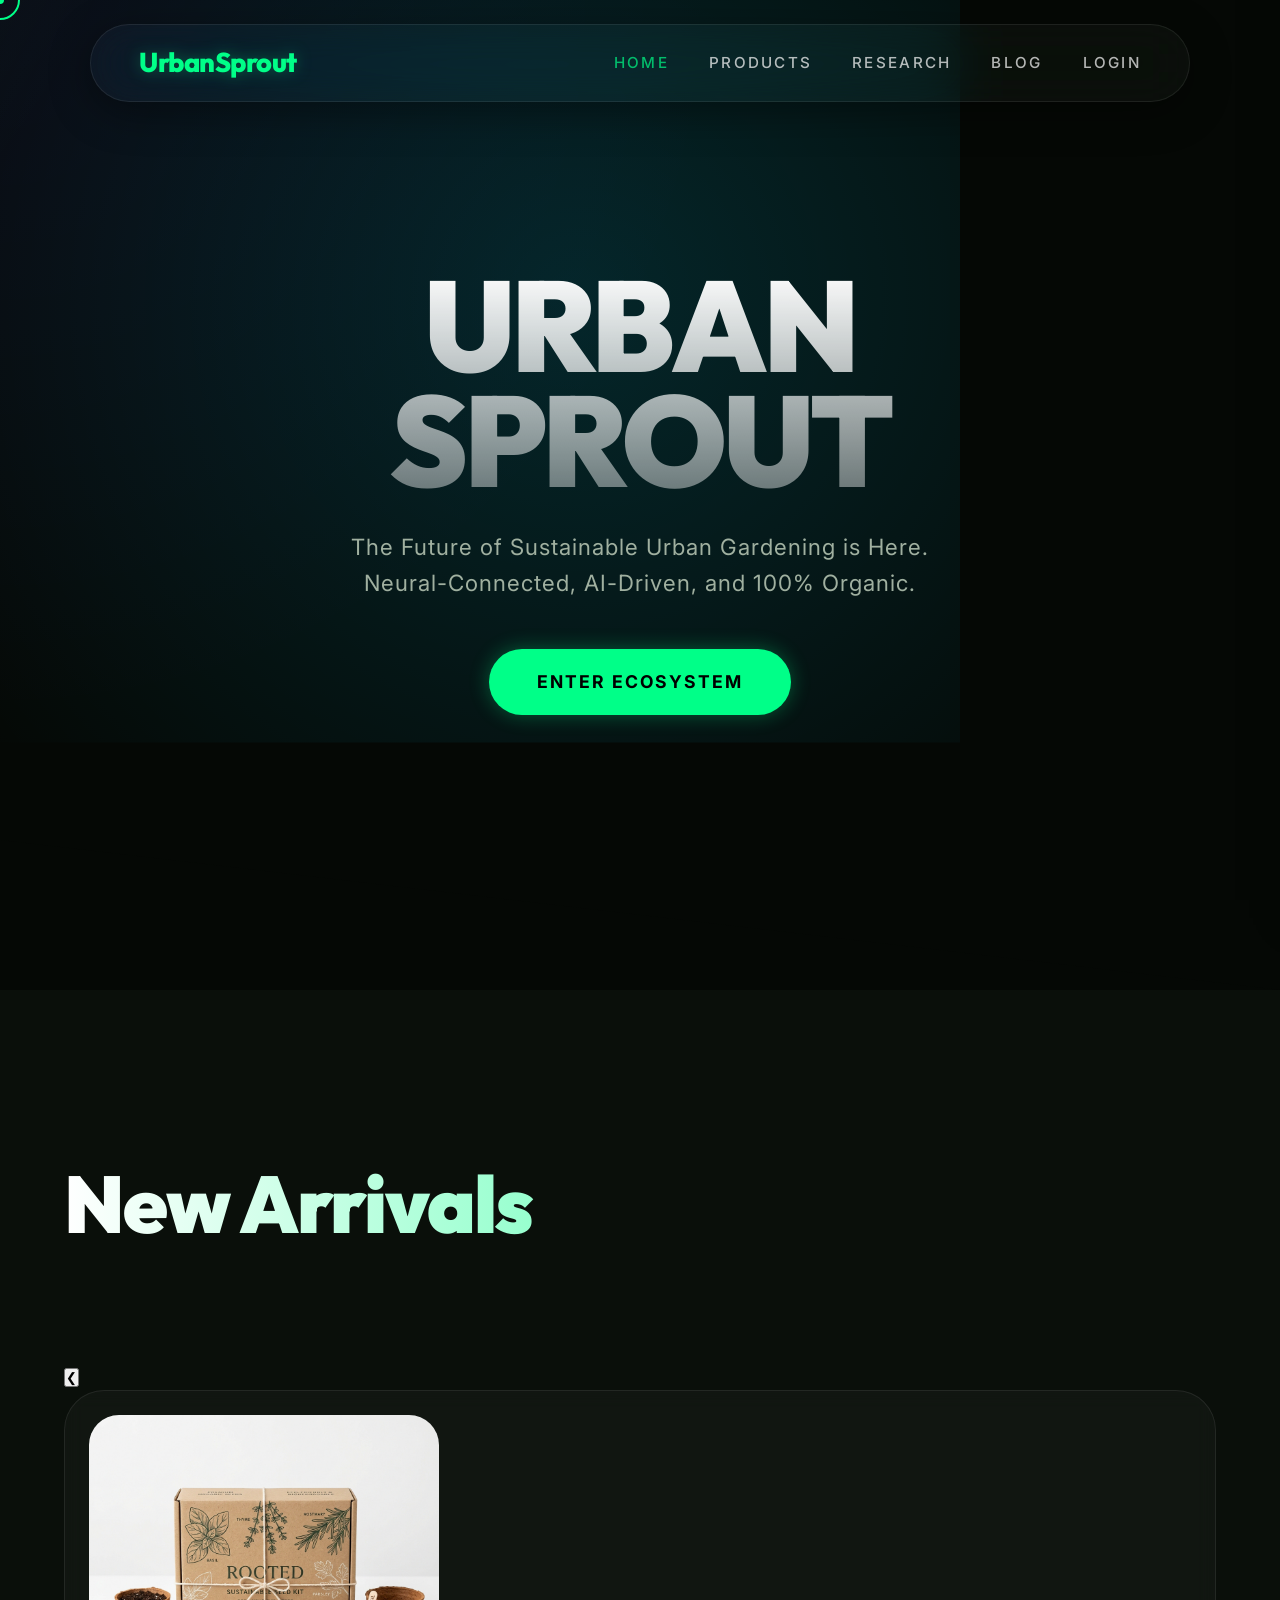
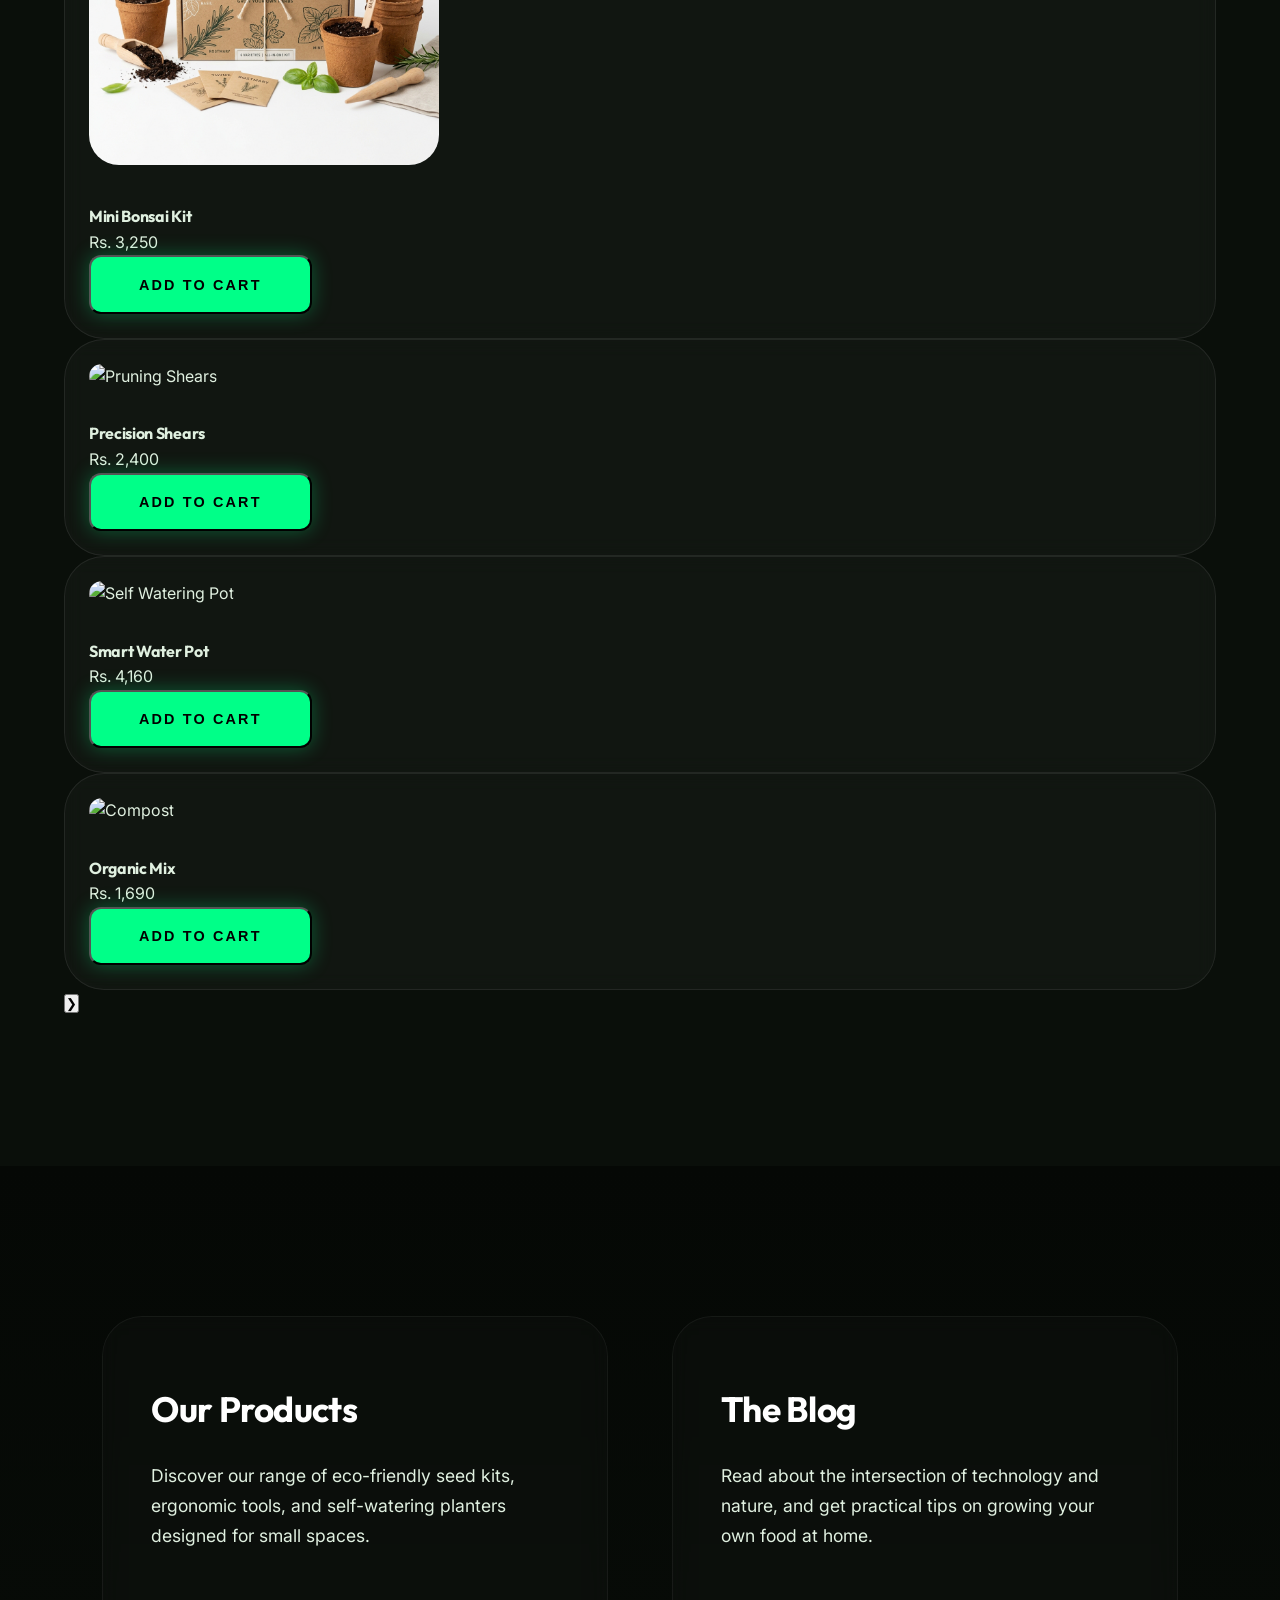
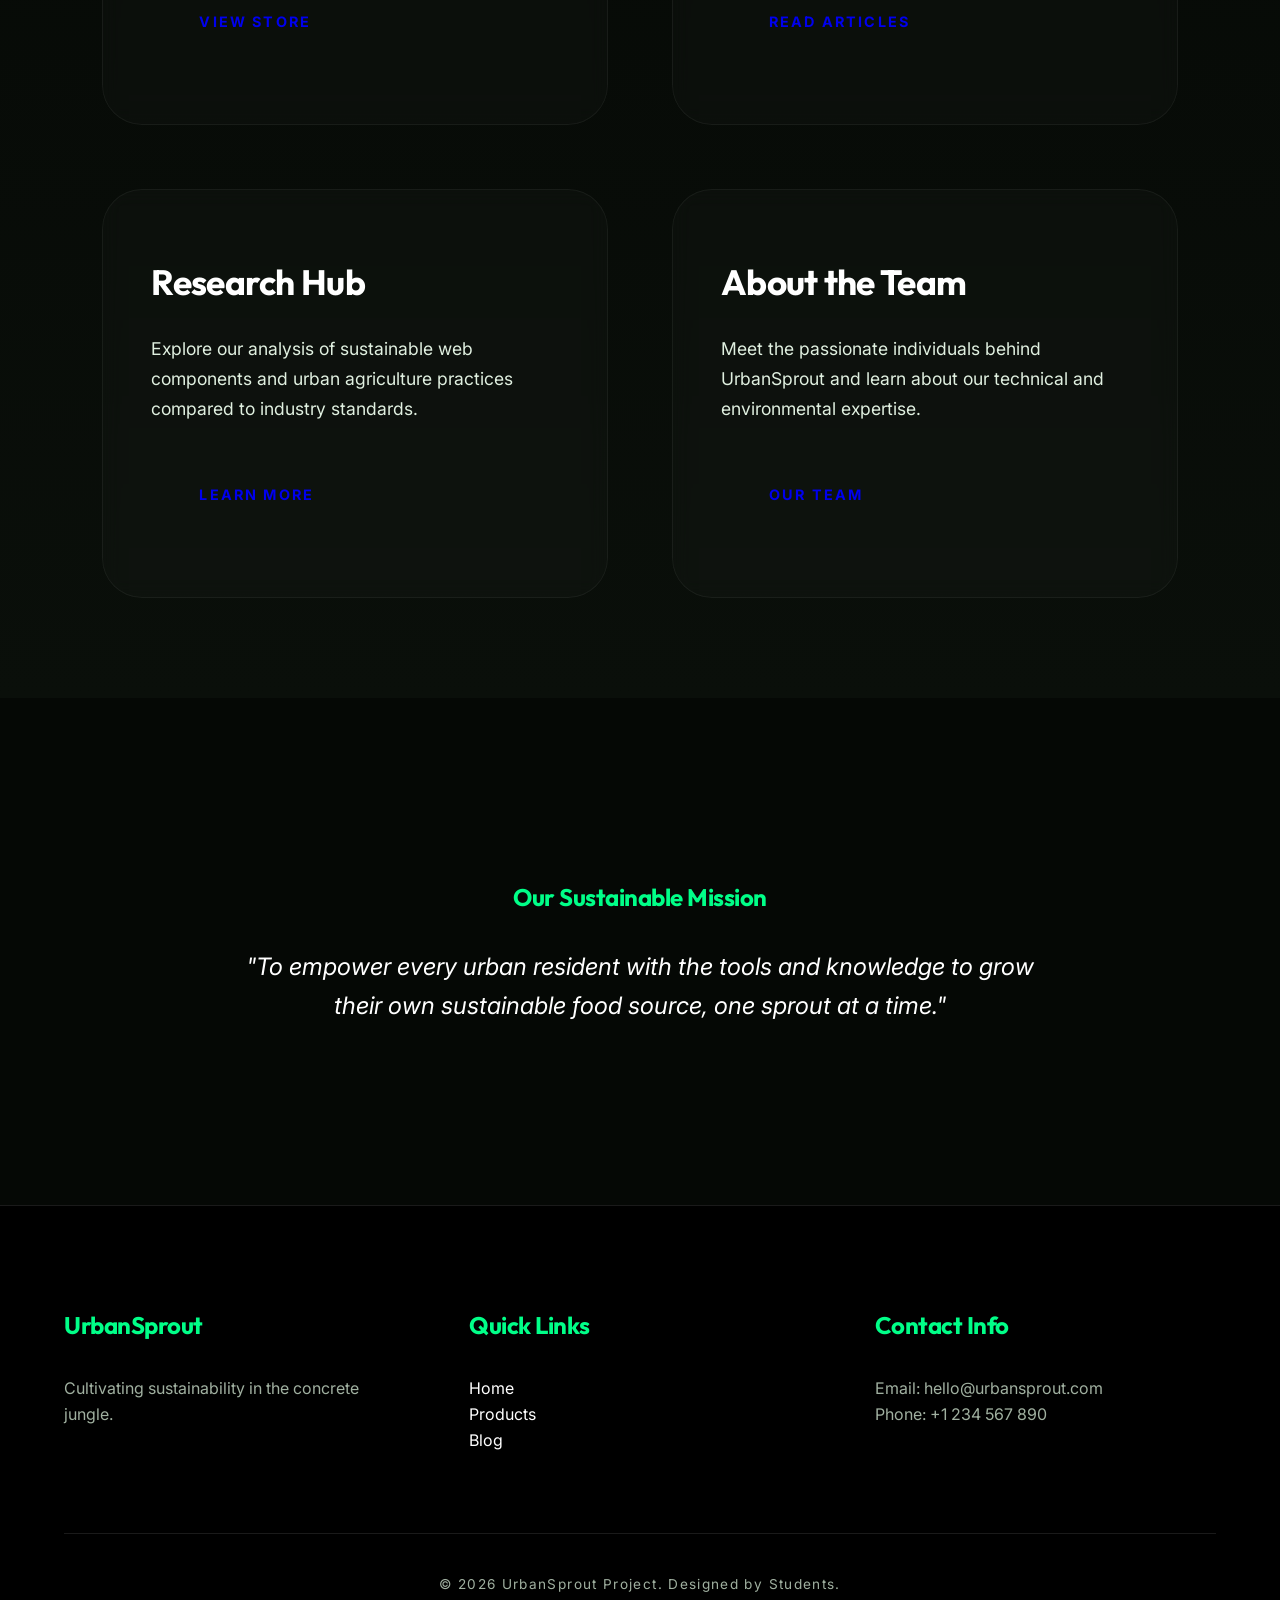
==== index.html @ 4740eed7 "✨ Immersive Home & Products: Custom Cursor, 3D Tilt Cards, & Slanted Dividers" ====
<!-- 
    UrbanSprout Home Page
    Contains an overview of the entire website's contents.
    Logical Divisions: Header, Hero, New Arrivals, Page Previews, Mission, Footer.
-->
<!DOCTYPE html>
<html lang="en">
<head>
    <meta charset="UTF-8">
    <meta name="viewport" content="width=device-width, initial-scale=1.0">
    <meta name="description" content="UrbanSprout - Your guide to sustainable urban gardening, balcony seeds, and kitchen planters.">
    <title>UrbanSprout | Sustainable Urban Gardening</title>
    
    <!-- External CSS: Global and Page-specific -->
    <link rel="stylesheet" href="css/style.css">
    <link rel="stylesheet" href="css/index.css">
</head>
<body>

    <!-- Header & Navigation -->
    <header>
        <nav id="main-nav">
            <a href="index.html" class="logo">UrbanSprout</a>
            <ul class="nav-links">
                <li><a href="index.html" style="color: var(--primary-color);">Home</a></li>
                <li><a href="products.html">Products</a></li>
                <li><a href="research.html">Research</a></li>
                <li><a href="blog.html">Blog</a></li>
                <li><a href="login.html">Login</a></li>
            </ul>
        </nav>
    </header>

    <!-- Hero Section -->
    <section class="hero">
        <div class="hero-content">
            <h1>URBAN<br>SPROUT</h1>
            <p>The Future of Sustainable Urban Gardening is Here. Neural-Connected, AI-Driven, and 100% Organic.</p>
            <a href="products.html" class="btn btn-primary">ENTER ECOSYSTEM</a>
        </div>
    </section>

    <div class="slant-divider"></div>

    <!-- Section: New Arrivals Scrolling -->
    <section class="new-arrivals-section">
        <h2>New Arrivals</h2>
        <div class="arrival-slider-container">
            <button class="slider-btn prev" onclick="moveSlider(-1)">&#10094;</button>
            <div class="arrival-slider" id="arrivalSlider">
                <div class="arrival-card">
                    <img src="images/seed_kit.png" alt="Bonsai Kit">
                    <h4>Mini Bonsai Kit</h4>
                    <p>Rs. 3,250</p>
                    <button class="btn btn-primary">Add to Cart</button>
                </div>
                <div class="arrival-card">
                    <img src="https://images.unsplash.com/photo-1585320806297-9794b3e4eeae?auto=format&fit=crop&w=400&q=80" alt="Pruning Shears">
                    <h4>Precision Shears</h4>
                    <p>Rs. 2,400</p>
                    <button class="btn btn-primary">Add to Cart</button>
                </div>
                <div class="arrival-card">
                    <img src="https://images.unsplash.com/photo-1622383563227-04401ab4e5ea?auto=format&fit=crop&w=400&q=80" alt="Self Watering Pot">
                    <h4>Smart Water Pot</h4>
                    <p>Rs. 4,160</p>
                    <button class="btn btn-primary">Add to Cart</button>
                </div>
                <div class="arrival-card">
                    <img src="https://images.unsplash.com/photo-1592150621344-82454b9df356?auto=format&fit=crop&w=400&q=80" alt="Compost">
                    <h4>Organic Mix</h4>
                    <p>Rs. 1,690</p>
                    <button class="btn btn-primary">Add to Cart</button>
                </div>
            </div>
            <button class="slider-btn next" onclick="moveSlider(1)">&#10095;</button>
        </div>
    </section>

    <!-- Section: Content Overview -->
    <main>
        <section class="page-previews">
            <div class="preview-card">
                <div>
                    <h3>Our Products</h3>
                    <p>Discover our range of eco-friendly seed kits, ergonomic tools, and self-watering planters designed for small spaces.</p>
                </div>
                <a href="products.html" class="btn">View Store</a>
            </div>
            <div class="preview-card">
                <div>
                    <h3>The Blog</h3>
                    <p>Read about the intersection of technology and nature, and get practical tips on growing your own food at home.</p>
                </div>
                <a href="blog.html" class="btn">Read Articles</a>
            </div>
            <div class="preview-card">
                <div>
                    <h3>Research Hub</h3>
                    <p>Explore our analysis of sustainable web components and urban agriculture practices compared to industry standards.</p>
                </div>
                <a href="research.html" class="btn">Learn More</a>
            </div>
            <div class="preview-card">
                <div>
                    <h3>About the Team</h3>
                    <p>Meet the passionate individuals behind UrbanSprout and learn about our technical and environmental expertise.</p>
                </div>
                <a href="about.html" class="btn">Our Team</a>
            </div>
        </section>

        <!-- Mission Statement -->
        <section class="mission-section">
            <div class="glass" style="padding: 5rem; border-radius: 40px; text-align: center;">
                <h2 style="color: var(--primary-color); margin-bottom: 2rem;">Our Sustainable Mission</h2>
                <p style="max-width: 800px; margin: 0 auto; font-size: 1.5rem; font-style: italic; color: #fff;">
                    "To empower every urban resident with the tools and knowledge to grow their own sustainable food source, one sprout at a time."
                </p>
            </div>
        </section>
    </main>

    <!-- Footer -->
    <footer>
        <div class="footer-content">
            <div class="footer-section">
                <h3>UrbanSprout</h3>
                <p>Cultivating sustainability in the concrete jungle.</p>
            </div>
            <div class="footer-section">
                <h3>Quick Links</h3>
                <ul style="list-style: none;">
                    <li><a href="index.html" style="color: white; text-decoration: none;">Home</a></li>
                    <li><a href="products.html" style="color: white; text-decoration: none;">Products</a></li>
                    <li><a href="blog.html" style="color: white; text-decoration: none;">Blog</a></li>
                </ul>
            </div>
            <div class="footer-section">
                <h3>Contact Info</h3>
                <p>Email: hello@urbansprout.com</p>
                <p>Phone: +1 234 567 890</p>
            </div>
        </div>
        <div class="footer-bottom">
            <p>&copy; 2026 UrbanSprout Project. Designed by Students.</p>
        </div>
    </footer>

    <!-- JavaScript -->
    <script src="js/main.js"></script>
</body>
</html>
---- css/style.css ----
@import url('https://fonts.googleapis.com/css2?family=Outfit:wght@300;400;600;800&family=Inter:wght@300;400;600&display=swap');

:root {
    --primary-color: #00ff88; /* Neon Spring Green */
    --secondary-color: #00d4ff; /* Electric Blue */
    --accent-color: #7000ff; /* Cyber Purple */
    --bg-dark: #050805;
    --bg-card: rgba(255, 255, 255, 0.03);
    --text-main: #e0f0e0;
    --text-muted: #a0b0a0;
    --glass-border: rgba(255, 255, 255, 0.1);
    --glow-shadow: 0 0 20px rgba(0, 255, 136, 0.3);
    --transition-smooth: all 0.6s cubic-bezier(0.16, 1, 0.3, 1);
}

/* --- Custom Cursor --- */
.cursor-dot, .cursor-outline {
    pointer-events: none;
    position: fixed;
    top: 0;
    left: 0;
    transform: translate(-50%, -50%);
    border-radius: 50%;
    z-index: 9999;
    transition: opacity 0.3s ease;
}

.cursor-dot {
    width: 8px;
    height: 8px;
    background-color: var(--primary-color);
}

.cursor-outline {
    width: 40px;
    height: 40px;
    border: 2px solid var(--primary-color);
    transition: all 0.15s ease-out;
}

/* --- Global Reset & Base Styles --- */
* {
    margin: 0;
    padding: 0;
    box-sizing: border-box;
    cursor: none !important; /* Hide default cursor */
}

html {
    scroll-behavior: smooth;
}

body {
    font-family: 'Inter', sans-serif;
    background-color: var(--bg-dark);
    color: var(--text-main);
    line-height: 1.6;
    overflow-x: hidden;
    background-image: 
        radial-gradient(circle at 20% 20%, rgba(0, 255, 136, 0.05) 0%, transparent 40%),
        radial-gradient(circle at 80% 80%, rgba(0, 212, 255, 0.05) 0%, transparent 40%);
    background-attachment: fixed;
}

h1, h2, h3, h4, .logo {
    font-family: 'Outfit', sans-serif;
    letter-spacing: -0.02em;
}

a, button {
    cursor: pointer;
}

/* --- Futuristic Navigation --- */
header {
    position: fixed;
    top: 0;
    width: 100%;
    z-index: 2000;
    padding: 1.5rem 0;
    transition: var(--transition-smooth);
}

header.scrolled {
    padding: 0.8rem 0;
}

nav {
    max-width: 1100px;
    margin: 0 auto;
    display: flex;
    justify-content: space-between;
    align-items: center;
    padding: 1rem 3rem;
    background: rgba(255, 255, 255, 0.03);
    backdrop-filter: blur(25px) saturate(180%);
    -webkit-backdrop-filter: blur(25px) saturate(180%);
    border: 1px solid rgba(255, 255, 255, 0.08);
    border-radius: 100px;
    box-shadow: 0 10px 40px rgba(0, 0, 0, 0.4);
    transition: var(--transition-smooth);
}

header.scrolled nav {
    max-width: 900px;
    padding: 0.7rem 2.5rem;
    background: rgba(10, 15, 10, 0.85);
    border-color: rgba(0, 255, 136, 0.2);
}

.logo {
    font-size: 1.7rem;
    font-weight: 800;
    text-decoration: none;
    color: var(--primary-color);
    letter-spacing: -0.5px;
    filter: drop-shadow(0 0 8px rgba(0, 255, 136, 0.3));
}

.nav-links {
    display: flex;
    list-style: none;
    gap: 2.5rem;
    align-items: center;
}

.nav-links a {
    text-decoration: none;
    color: #fff;
    font-weight: 500;
    font-size: 0.95rem;
    text-transform: uppercase;
    letter-spacing: 0.15em;
    transition: var(--transition-smooth);
    opacity: 0.7;
}

.nav-links a:hover, .nav-links a.active {
    opacity: 1;
    color: var(--primary-color);
}

.nav-links a::after {
    content: '';
    position: absolute;
    bottom: -5px;
    left: 0;
    width: 0;
    height: 2px;
    background: var(--primary-color);
    transition: var(--transition-smooth);
    box-shadow: 0 0 10px var(--primary-color);
}

.nav-links a:hover {
    color: var(--primary-color);
    text-shadow: 0 0 10px rgba(0, 255, 136, 0.5);
}

.nav-links a:hover::after {
    width: 100%;
}

/* --- Hero Section & Global Layouts --- */
.hero {
    height: 100vh;
    display: flex;
    flex-direction: column;
    justify-content: center;
    align-items: center;
    text-align: center;
    padding: 0 10%;
    position: relative;
    overflow: hidden;
}

.hero::before {
    content: '';
    position: absolute;
    top: 50%;
    left: 50%;
    transform: translate(-50%, -50%);
    width: 150%;
    height: 150%;
    background: radial-gradient(circle, rgba(0, 255, 136, 0.1) 0%, transparent 60%);
    z-index: -1;
    animation: pulse 8s infinite alternate;
}

.hero h1 {
    font-size: clamp(3rem, 8vw, 6rem);
    font-weight: 800;
    margin-bottom: 1.5rem;
    line-height: 1.1;
    background: linear-gradient(180deg, #fff 0%, #888 100%);
    -webkit-background-clip: text;
    -webkit-text-fill-color: transparent;
    animation: titleEntrance 1.2s cubic-bezier(0.2, 0, 0.2, 1) forwards;
}

.hero p {
    font-size: 1.25rem;
    color: var(--text-muted);
    max-width: 700px;
    margin-bottom: 3rem;
    animation: fadeInUp 1s 0.3s both;
}

/* --- Buttons --- */
.btn {
    display: inline-block;
    padding: 1.2rem 3rem;
    border-radius: 12px;
    text-decoration: none;
    font-weight: 700;
    text-transform: uppercase;
    letter-spacing: 0.15em;
    font-size: 0.9rem;
    transition: var(--transition-smooth);
    position: relative;
    overflow: hidden;
    z-index: 1;
}

.btn-primary {
    background: var(--primary-color);
    color: #000;
    box-shadow: 0 0 20px rgba(0, 255, 136, 0.3);
}

.btn-primary:hover {
    transform: translateY(-5px) scale(1.05);
    box-shadow: 0 0 40px rgba(0, 255, 136, 0.6);
}

.btn-primary::before {
    content: '';
    position: absolute;
    top: 0;
    left: -100%;
    width: 100%;
    height: 100%;
    background: linear-gradient(90deg, transparent, rgba(255,255,255,0.4), transparent);
    transition: 0.5s;
    z-index: -1;
}

.btn-primary:hover::before {
    left: 100%;
}

/* --- Cards & Sections --- */
section {
    padding: 100px 5%;
    max-width: 1400px;
    margin: 0 auto;
}

.card, .preview-card, .arrival-card {
    background: var(--bg-card);
    border: 1px solid var(--glass-border);
    backdrop-filter: blur(10px);
    border-radius: 24px;
    padding: 2.5rem;
    transition: var(--transition-smooth);
}

.card:hover, .preview-card:hover, .arrival-card:hover {
    border-color: var(--primary-color);
    transform: translateY(-10px);
    background: rgba(255, 255, 255, 0.06);
    box-shadow: 0 20px 40px rgba(0,0,0,0.4), 0 0 20px rgba(0, 255, 136, 0.1);
}

/* --- Footer --- */
footer {
    background: #000;
    padding: 100px 5% 50px;
    border-top: 1px solid var(--glass-border);
}

.footer-content {
    display: grid;
    grid-template-columns: repeat(auto-fit, minmax(250px, 1fr));
    gap: 4rem;
    max-width: 1200px;
    margin: 0 auto;
}

.footer-section h3 {
    font-size: 1.5rem;
    margin-bottom: 2rem;
    color: var(--primary-color);
}

.footer-section p {
    color: var(--text-muted);
}

.footer-bottom {
    text-align: center;
    margin-top: 80px;
    padding-top: 40px;
    border-top: 1px solid var(--glass-border);
    color: var(--text-muted);
    font-size: 0.85rem;
    letter-spacing: 0.1em;
}

/* --- Animations --- */
@keyframes fadeInUp {
    from { opacity: 0; transform: translateY(40px); }
    to { opacity: 1; transform: translateY(0); }
}

@keyframes titleEntrance {
    from { opacity: 0; transform: translateY(100px) skewY(10deg); filter: blur(20px); }
    to { opacity: 1; transform: translateY(0) skewY(0); filter: blur(0); }
}

@keyframes pulse {
    0% { transform: translate(-50%, -50%) scale(1); opacity: 0.1; }
    100% { transform: translate(-50%, -50%) scale(1.2); opacity: 0.3; }
}

@keyframes float {
    0%, 100% { transform: translateY(0); }
    50% { transform: translateY(-20px); }
}

/* Reveal on Scroll Class */
.reveal {
    opacity: 0;
    transform: translateY(50px);
    transition: all 0.8s cubic-bezier(0.4, 0, 0.2, 1);
}

.reveal.active {
    opacity: 1;
    transform: translateY(0);
}

/* --- Notifications --- */
.notification-container {
    position: fixed;
    bottom: 30px;
    right: 30px;
    z-index: 3000;
}

.notification {
    background: var(--bg-card);
    border: 1px solid var(--primary-color);
    backdrop-filter: blur(20px);
    color: #fff;
    padding: 1.2rem 2.5rem;
    border-radius: 12px;
    margin-top: 10px;
    box-shadow: 0 10px 30px rgba(0,0,0,0.5), 0 0 20px rgba(0, 255, 136, 0.2);
    animation: slideIn 0.5s cubic-bezier(0.4, 0, 0.2, 1) forwards;
    display: flex;
    align-items: center;
    gap: 10px;
}

@keyframes slideIn {
    from { transform: translateX(100%) opacity(0); }
    to { transform: translateX(0) opacity(1); }
}

.notification.fade-out {
    animation: fadeOut 0.5s forwards;
}

@keyframes fadeOut {
    to { transform: translateX(100%); opacity: 0; }
}

/* --- Cart Badge --- */
.cart-nav-link {
    position: relative;
    display: flex;
    align-items: center;
}

.cart-count {
    position: absolute;
    top: -8px;
    right: -12px;
    background: var(--primary-color);
    color: #000;
    font-size: 0.7rem;
    font-weight: 800;
    width: 18px;
    height: 18px;
    border-radius: 50%;
    display: flex;
    align-items: center;
    justify-content: center;
    box-shadow: 0 0 10px var(--primary-color);
}

/* --- Extra & Unique: Cyber-Cart Drawer --- */
.cart-drawer {
    position: fixed;
    top: 0;
    right: -450px;
    width: 400px;
    height: 100vh;
    background: rgba(5, 8, 5, 0.85);
    backdrop-filter: blur(40px) saturate(200%);
    border-left: 1px solid rgba(0, 255, 136, 0.2);
    z-index: 4000;
    padding: 4rem 2rem;
    transition: all 0.6s cubic-bezier(0.16, 1, 0.3, 1);
    display: flex;
    flex-direction: column;
    box-shadow: -20px 0 50px rgba(0,0,0,0.8);
}

.cart-drawer.open {
    right: 0;
}

.cart-header {
    display: flex;
    justify-content: space-between;
    align-items: center;
    margin-bottom: 3rem;
    border-bottom: 1px solid rgba(255, 255, 255, 0.1);
    padding-bottom: 1.5rem;
}

.cart-header h2 {
    font-size: 2rem;
    color: var(--primary-color);
}

.close-cart {
    background: none;
    border: none;
    color: #fff;
    font-size: 2rem;
    cursor: pointer;
    opacity: 0.5;
    transition: 0.3s;
}

.close-cart:hover {
    opacity: 1;
    transform: rotate(90deg);
}

.cart-items {
    flex-grow: 1;
    overflow-y: auto;
    padding-right: 10px;
}

.cart-item {
    display: flex;
    gap: 1.5rem;
    background: rgba(255, 255, 255, 0.03);
    padding: 1.5rem;
    border-radius: 20px;
    margin-bottom: 1.5rem;
    border: 1px solid rgba(255, 255, 255, 0.05);
    transition: 0.3s;
}

.cart-item:hover {
    border-color: var(--primary-color-dim);
    background: rgba(255, 255, 255, 0.05);
}

.cart-item-info {
    flex-grow: 1;
}

.cart-item-info h4 {
    color: #fff;
    margin-bottom: 0.5rem;
}

.cart-item-info p {
    color: var(--primary-color);
    font-weight: 700;
}

.cart-footer {
    margin-top: 2rem;
    padding-top: 2rem;
    border-top: 1px solid rgba(255, 255, 255, 0.1);
}

.cart-total {
    display: flex;
    justify-content: space-between;
    font-size: 1.5rem;
    font-weight: 800;
    margin-bottom: 2rem;
    color: #fff;
}

/* --- Floating Dynamic Island Cart Trigger --- */
.cart-trigger {
    position: fixed;
    bottom: 40px;
    right: 40px;
    background: rgba(0, 255, 136, 0.1);
    backdrop-filter: blur(20px);
    border: 1px solid var(--primary-color);
    padding: 1rem 2.5rem;
    border-radius: 100px;
    display: flex;
    align-items: center;
    gap: 15px;
    z-index: 3500;
    cursor: pointer;
    transition: all 0.4s cubic-bezier(0.175, 0.885, 0.32, 1.275);
    box-shadow: 0 10px 30px rgba(0, 255, 136, 0.2);
}

.cart-trigger:hover {
    transform: scale(1.1) translateY(-10px);
    background: var(--primary-color);
}

.cart-trigger:hover i, .cart-trigger:hover span {
    color: #000;
}

.cart-trigger i {
    font-size: 1.5rem;
    color: var(--primary-color);
}

.cart-trigger-count {
    background: var(--primary-color);
    color: #000;
    font-weight: 800;
    padding: 2px 10px;
    border-radius: 20px;
    font-size: 0.9rem;
}

.cart-trigger:hover .cart-trigger-count {
    background: #000;
    color: var(--primary-color);
}
---- css/index.css ----
/* 
   UrbanSprout - index.css
   High-Fidelity Immersive Home Experience.
*/

/* --- Immersive Hero Mesh --- */
.hero {
    position: relative;
    height: 110vh;
    display: flex;
    align-items: center;
    justify-content: center;
    overflow: hidden;
    background: #050805;
}

.hero::before {
    content: '';
    position: absolute;
    inset: 0;
    background: 
        radial-gradient(circle at 20% 30%, rgba(0, 255, 136, 0.15) 0%, transparent 40%),
        radial-gradient(circle at 80% 70%, rgba(0, 212, 255, 0.15) 0%, transparent 40%),
        radial-gradient(circle at 50% 50%, rgba(112, 0, 255, 0.05) 0%, transparent 60%);
    animation: meshFlow 20s infinite alternate ease-in-out;
}

@keyframes meshFlow {
    0% { transform: scale(1) translate(0, 0); }
    100% { transform: scale(1.2) translate(5%, 5%); }
}

.hero-content {
    position: relative;
    z-index: 10;
    text-align: center;
    max-width: 1000px;
    padding: 0 5%;
}

.hero h1 {
    font-size: 8rem;
    font-weight: 900;
    line-height: 0.9;
    margin-bottom: 2rem;
    background: linear-gradient(180deg, #fff 0%, rgba(255, 255, 255, 0.4) 100%);
    -webkit-background-clip: text;
    -webkit-text-fill-color: transparent;
    font-family: 'Outfit', sans-serif;
    letter-spacing: -4px;
    animation: heroTextReveal 1.5s cubic-bezier(0.16, 1, 0.3, 1);
}

@keyframes heroTextReveal {
    from { transform: translateY(100px) skewY(5deg); opacity: 0; }
    to { transform: translateY(0) skewY(0); opacity: 1; }
}

.hero p {
    font-size: 1.4rem;
    color: var(--text-muted);
    max-width: 600px;
    margin: 0 auto 3rem;
    letter-spacing: 1px;
    opacity: 0.8;
}

/* --- Section Dividers (Amazing Slants) --- */
.slant-divider {
    height: 150px;
    background: var(--bg-dark);
    clip-path: polygon(0 0, 100% 100%, 100% 100%, 0 100%);
    margin-top: -150px;
    position: relative;
    z-index: 5;
}

/* --- Interactive Previews --- */
.page-previews {
    display: grid;
    grid-template-columns: repeat(auto-fit, minmax(350px, 1fr));
    gap: 4rem;
    padding: 150px 8% 100px;
    background: linear-gradient(180deg, #050805 0%, #0a0f0a 100%);
}

.preview-card {
    background: rgba(255, 255, 255, 0.02);
    border: 1px solid rgba(255, 255, 255, 0.05);
    padding: 4rem 3rem;
    border-radius: 40px;
    transition: all 0.5s cubic-bezier(0.16, 1, 0.3, 1);
    position: relative;
    overflow: hidden;
}

.preview-card:hover {
    background: rgba(255, 255, 255, 0.05);
    border-color: var(--primary-color-dim);
    transform: translateY(-20px) scale(1.02);
}

.preview-card h3 {
    font-size: 2.2rem;
    color: #fff;
    margin-bottom: 1.5rem;
    font-family: 'Outfit', sans-serif;
}

.preview-card p {
    font-size: 1.1rem;
    line-height: 1.7;
    margin-bottom: 2.5rem;
}

/* --- New Arrivals Upgrade --- */
.new-arrivals-section {
    padding: 150px 5%;
    background: #0a0f0a;
}

.new-arrivals-section h2 {
    font-size: 5rem;
    font-weight: 900;
    text-align: left;
    margin-bottom: 6rem;
    letter-spacing: -2px;
    background: linear-gradient(90deg, #fff, var(--primary-color));
    -webkit-background-clip: text;
    -webkit-text-fill-color: transparent;
}

.arrival-card {
    background: rgba(255, 255, 255, 0.03);
    border: 1px solid rgba(255, 255, 255, 0.08);
    border-radius: 40px;
    padding: 1.5rem;
    transition: all 0.6s cubic-bezier(0.16, 1, 0.3, 1);
}

.arrival-card:hover {
    background: rgba(255, 255, 255, 0.06);
    transform: translateY(-15px) rotate(1deg);
}

.arrival-card img {
    height: 350px;
    border-radius: 30px;
    margin-bottom: 2rem;
}

/* Custom Buttons for Home */
.hero .btn-primary {
    padding: 1.2rem 3rem;
    font-size: 1.1rem;
    letter-spacing: 2px;
    border-radius: 100px;
}

/* --- Responsive Adjustments --- */
@media (max-width: 1200px) {
    .hero h1 { font-size: 6rem; }
}

@media (max-width: 768px) {
    .hero h1 { font-size: 4rem; letter-spacing: -1px; }
    .new-arrivals-section h2 { font-size: 3rem; }
    .hero p { font-size: 1.1rem; }
}
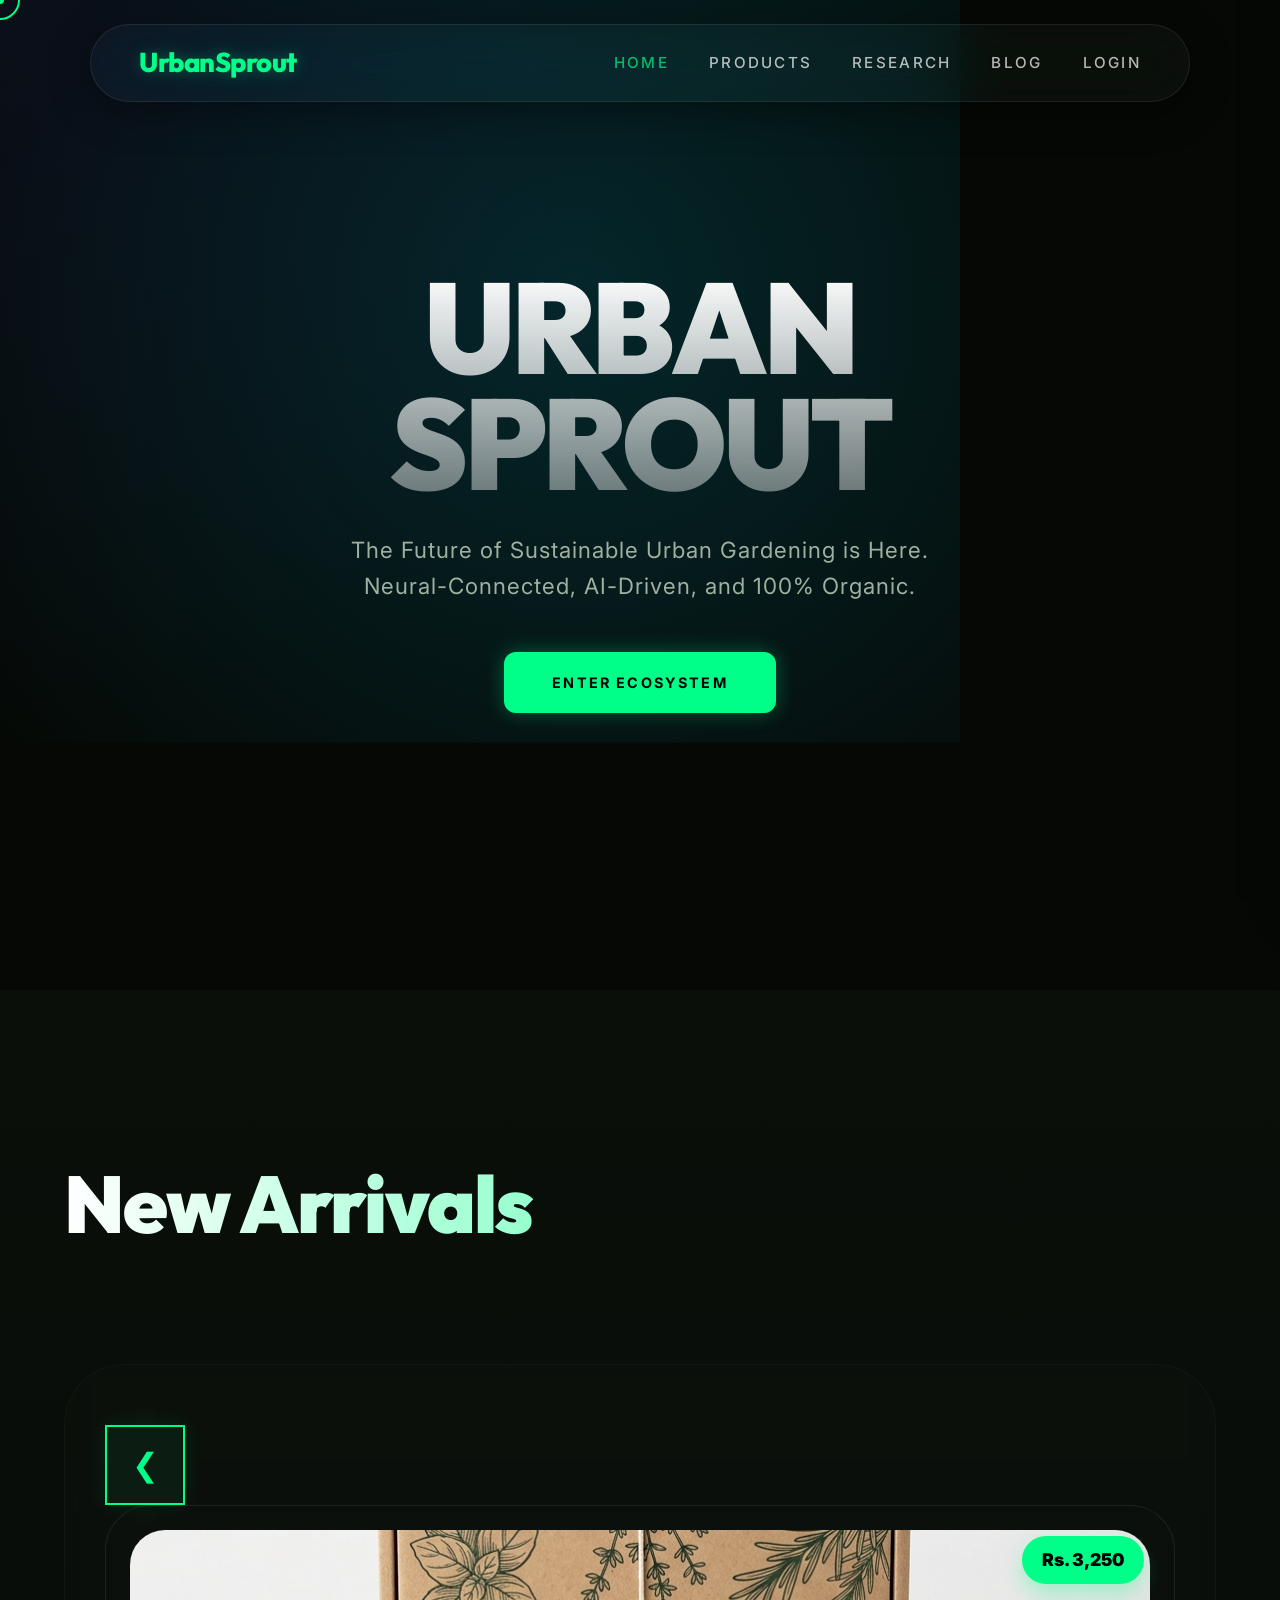
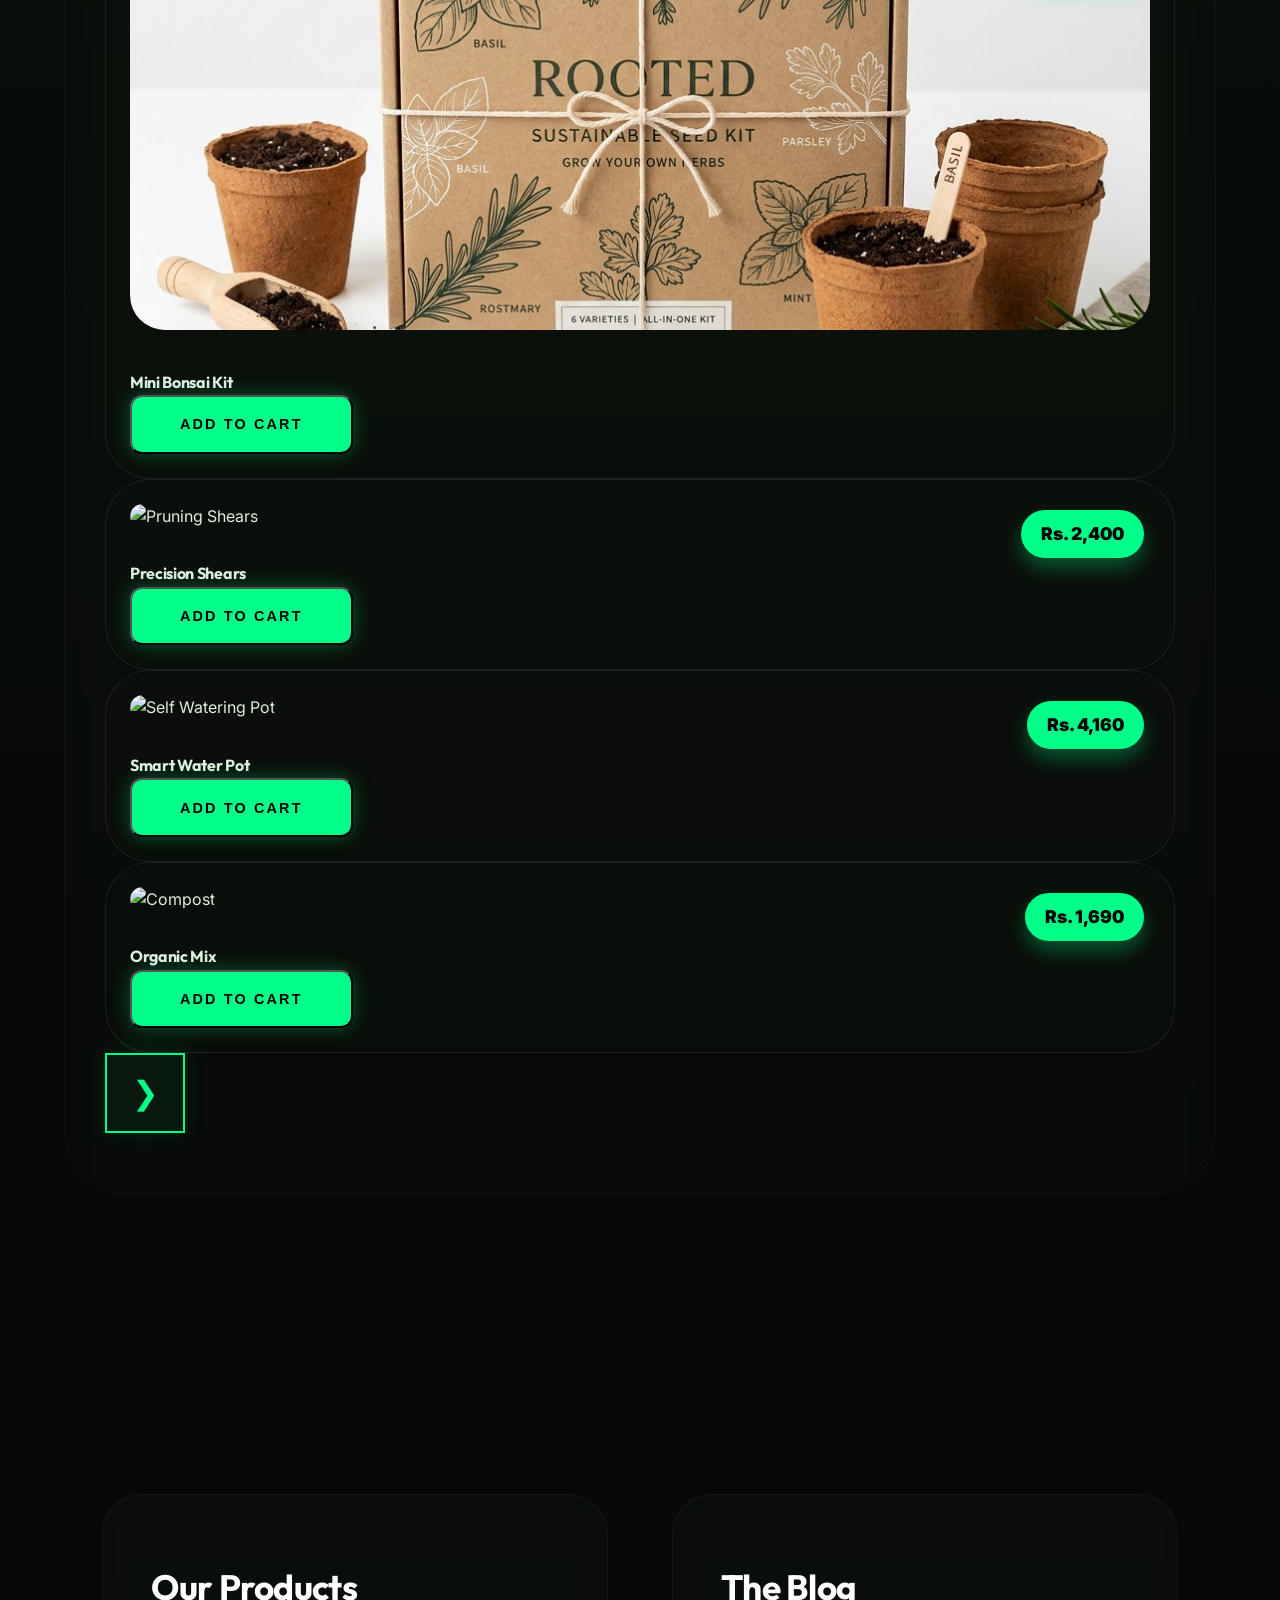
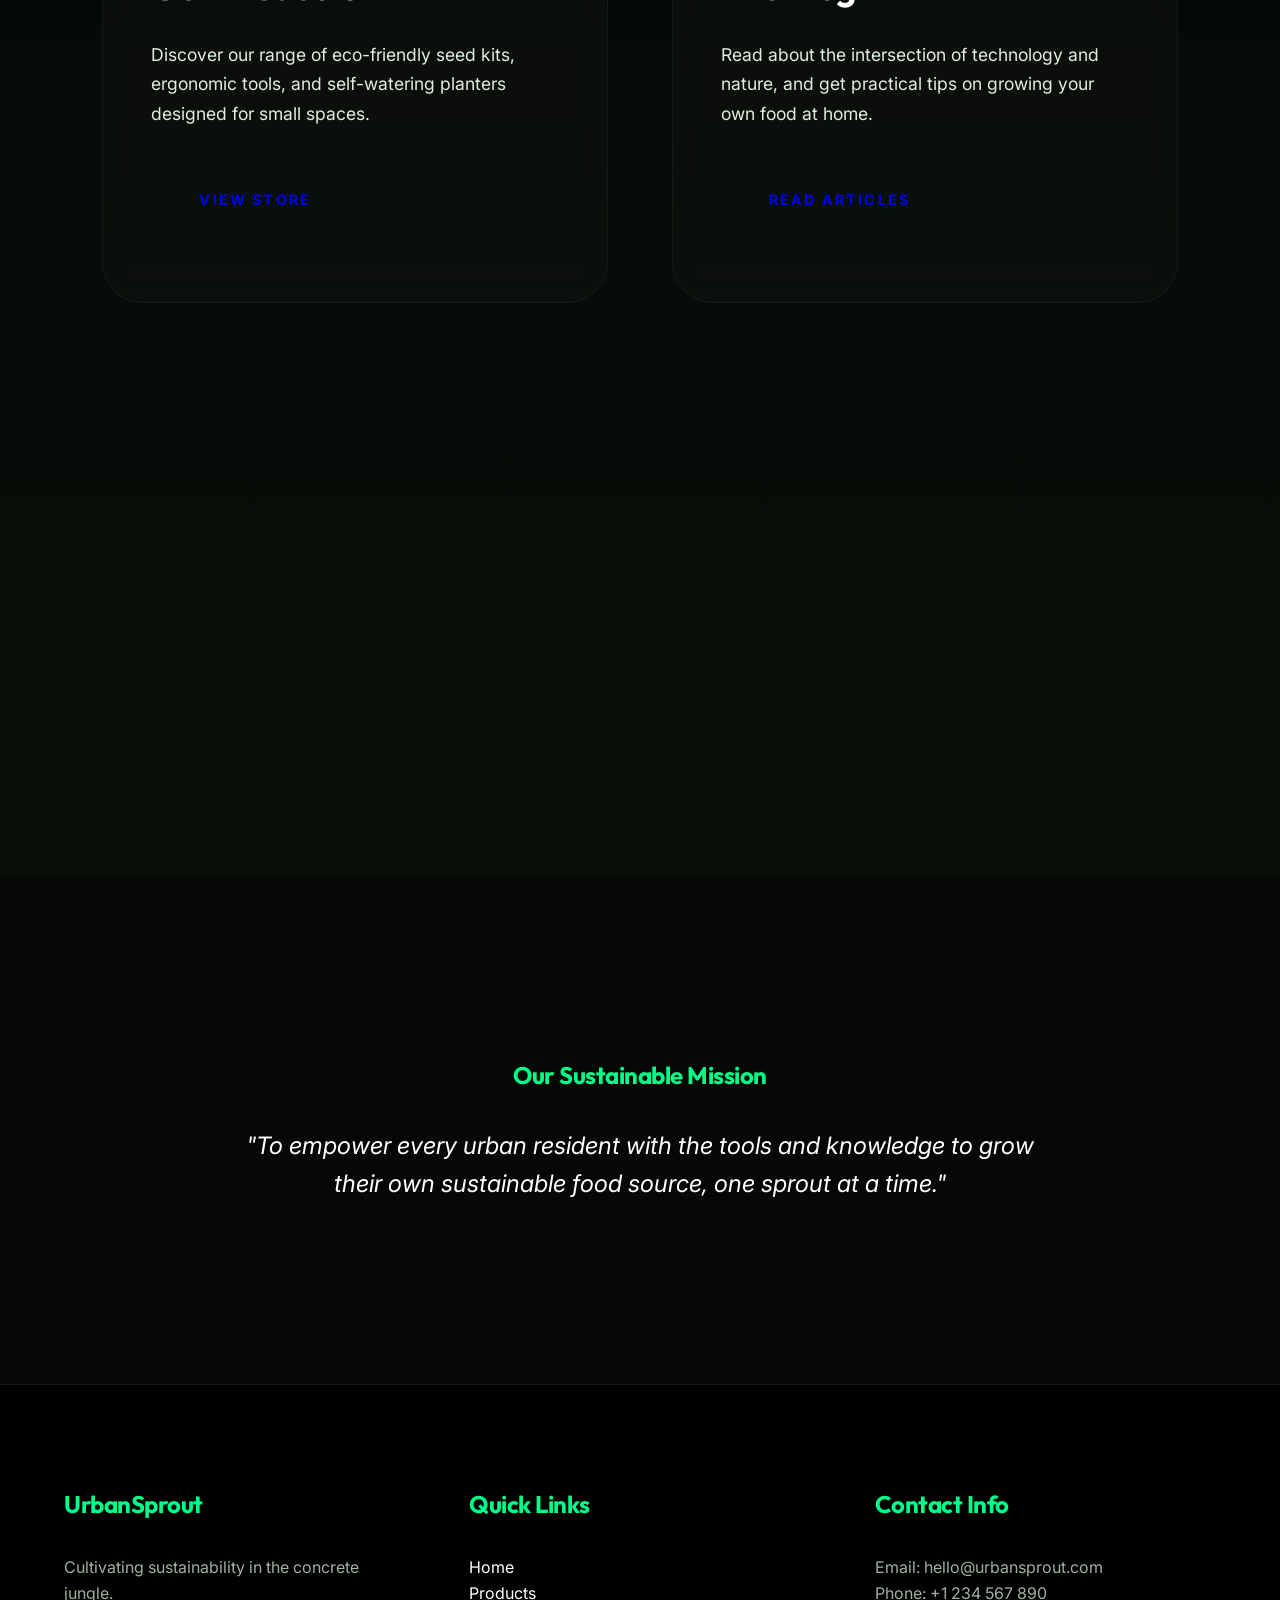
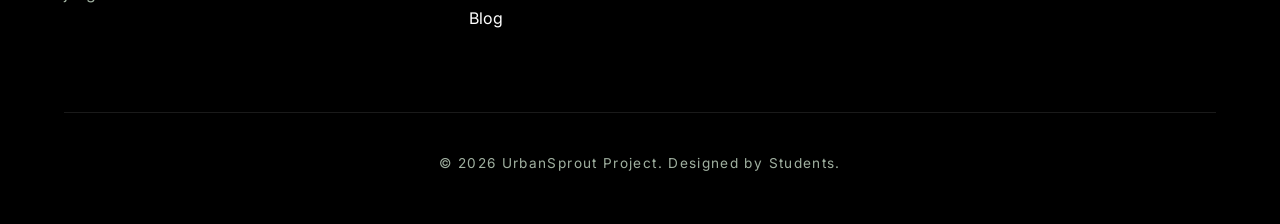
==== commit b0a0bab3: "🚀 Stable Home Experience: Removed Tilt, Enhanced New Arrivals with Floating Badges & Glassmorphic Co" ====
--- a/index.html
+++ b/index.html
@@ -49,27 +49,27 @@
             <button class="slider-btn prev" onclick="moveSlider(-1)">&#10094;</button>
             <div class="arrival-slider" id="arrivalSlider">
                 <div class="arrival-card">
+                    <div class="arrival-price-badge">Rs. 3,250</div>
                     <img src="images/seed_kit.png" alt="Bonsai Kit">
                     <h4>Mini Bonsai Kit</h4>
-                    <p>Rs. 3,250</p>
                     <button class="btn btn-primary">Add to Cart</button>
                 </div>
                 <div class="arrival-card">
+                    <div class="arrival-price-badge">Rs. 2,400</div>
                     <img src="https://images.unsplash.com/photo-1585320806297-9794b3e4eeae?auto=format&fit=crop&w=400&q=80" alt="Pruning Shears">
                     <h4>Precision Shears</h4>
-                    <p>Rs. 2,400</p>
                     <button class="btn btn-primary">Add to Cart</button>
                 </div>
                 <div class="arrival-card">
+                    <div class="arrival-price-badge">Rs. 4,160</div>
                     <img src="https://images.unsplash.com/photo-1622383563227-04401ab4e5ea?auto=format&fit=crop&w=400&q=80" alt="Self Watering Pot">
                     <h4>Smart Water Pot</h4>
-                    <p>Rs. 4,160</p>
                     <button class="btn btn-primary">Add to Cart</button>
                 </div>
                 <div class="arrival-card">
+                    <div class="arrival-price-badge">Rs. 1,690</div>
                     <img src="https://images.unsplash.com/photo-1592150621344-82454b9df356?auto=format&fit=crop&w=400&q=80" alt="Compost">
                     <h4>Organic Mix</h4>
-                    <p>Rs. 1,690</p>
                     <button class="btn btn-primary">Add to Cart</button>
                 </div>
             </div>
--- a/css/index.css
+++ b/css/index.css
@@ -97,7 +97,7 @@
 .preview-card:hover {
     background: rgba(255, 255, 255, 0.05);
     border-color: var(--primary-color-dim);
-    transform: translateY(-20px) scale(1.02);
+    transform: translateY(-20px);
 }
 
 .preview-card h3 {
@@ -113,10 +113,12 @@
     margin-bottom: 2.5rem;
 }
 
-/* --- New Arrivals Upgrade --- */
+/* --- Improved New Arrivals Section --- */
 .new-arrivals-section {
     padding: 150px 5%;
-    background: #0a0f0a;
+    background: linear-gradient(180deg, #0a0f0a 0%, #050805 100%);
+    position: relative;
+    overflow: hidden;
 }
 
 .new-arrivals-section h2 {
@@ -130,31 +132,72 @@
     -webkit-text-fill-color: transparent;
 }
 
+.arrival-slider-container {
+    background: rgba(255, 255, 255, 0.01);
+    backdrop-filter: blur(10px);
+    border-radius: 60px;
+    padding: 60px 40px;
+    border: 1px solid rgba(255, 255, 255, 0.03);
+}
+
 .arrival-card {
-    background: rgba(255, 255, 255, 0.03);
+    background: rgba(10, 15, 10, 0.4);
     border: 1px solid rgba(255, 255, 255, 0.08);
-    border-radius: 40px;
+    border-radius: 45px;
     padding: 1.5rem;
     transition: all 0.6s cubic-bezier(0.16, 1, 0.3, 1);
+    position: relative;
 }
 
 .arrival-card:hover {
     background: rgba(255, 255, 255, 0.06);
-    transform: translateY(-15px) rotate(1deg);
+    transform: translateY(-10px); /* Removed tilt */
+    border-color: var(--primary-color-dim);
 }
 
 .arrival-card img {
-    height: 350px;
-    border-radius: 30px;
+    height: 400px;
+    width: 100%;
+    object-fit: cover;
+    border-radius: 35px;
     margin-bottom: 2rem;
-}
-
-/* Custom Buttons for Home */
-.hero .btn-primary {
-    padding: 1.2rem 3rem;
+    transition: all 0.8s cubic-bezier(0.16, 1, 0.3, 1);
+}
+
+.arrival-card:hover img {
+    transform: scale(1.05); /* Zoom effect instead of tilt */
+}
+
+/* Floating Price Badge */
+.arrival-price-badge {
+    position: absolute;
+    top: 30px;
+    right: 30px;
+    background: var(--primary-color);
+    color: #000;
+    padding: 10px 20px;
+    border-radius: 100px;
+    font-weight: 900;
     font-size: 1.1rem;
-    letter-spacing: 2px;
-    border-radius: 100px;
+    box-shadow: 0 10px 20px rgba(0, 255, 136, 0.3);
+    z-index: 10;
+}
+
+.slider-btn {
+    width: 80px;
+    height: 80px;
+    background: rgba(0, 255, 136, 0.05);
+    border: 2px solid var(--primary-color);
+    color: var(--primary-color);
+    font-size: 2rem;
+    box-shadow: 0 0 20px rgba(0, 255, 136, 0.1);
+}
+
+.slider-btn:hover {
+    background: var(--primary-color);
+    color: #000;
+    box-shadow: 0 0 40px var(--primary-color);
+    transform: translateY(-50%) scale(1.1);
 }
 
 /* --- Responsive Adjustments --- */
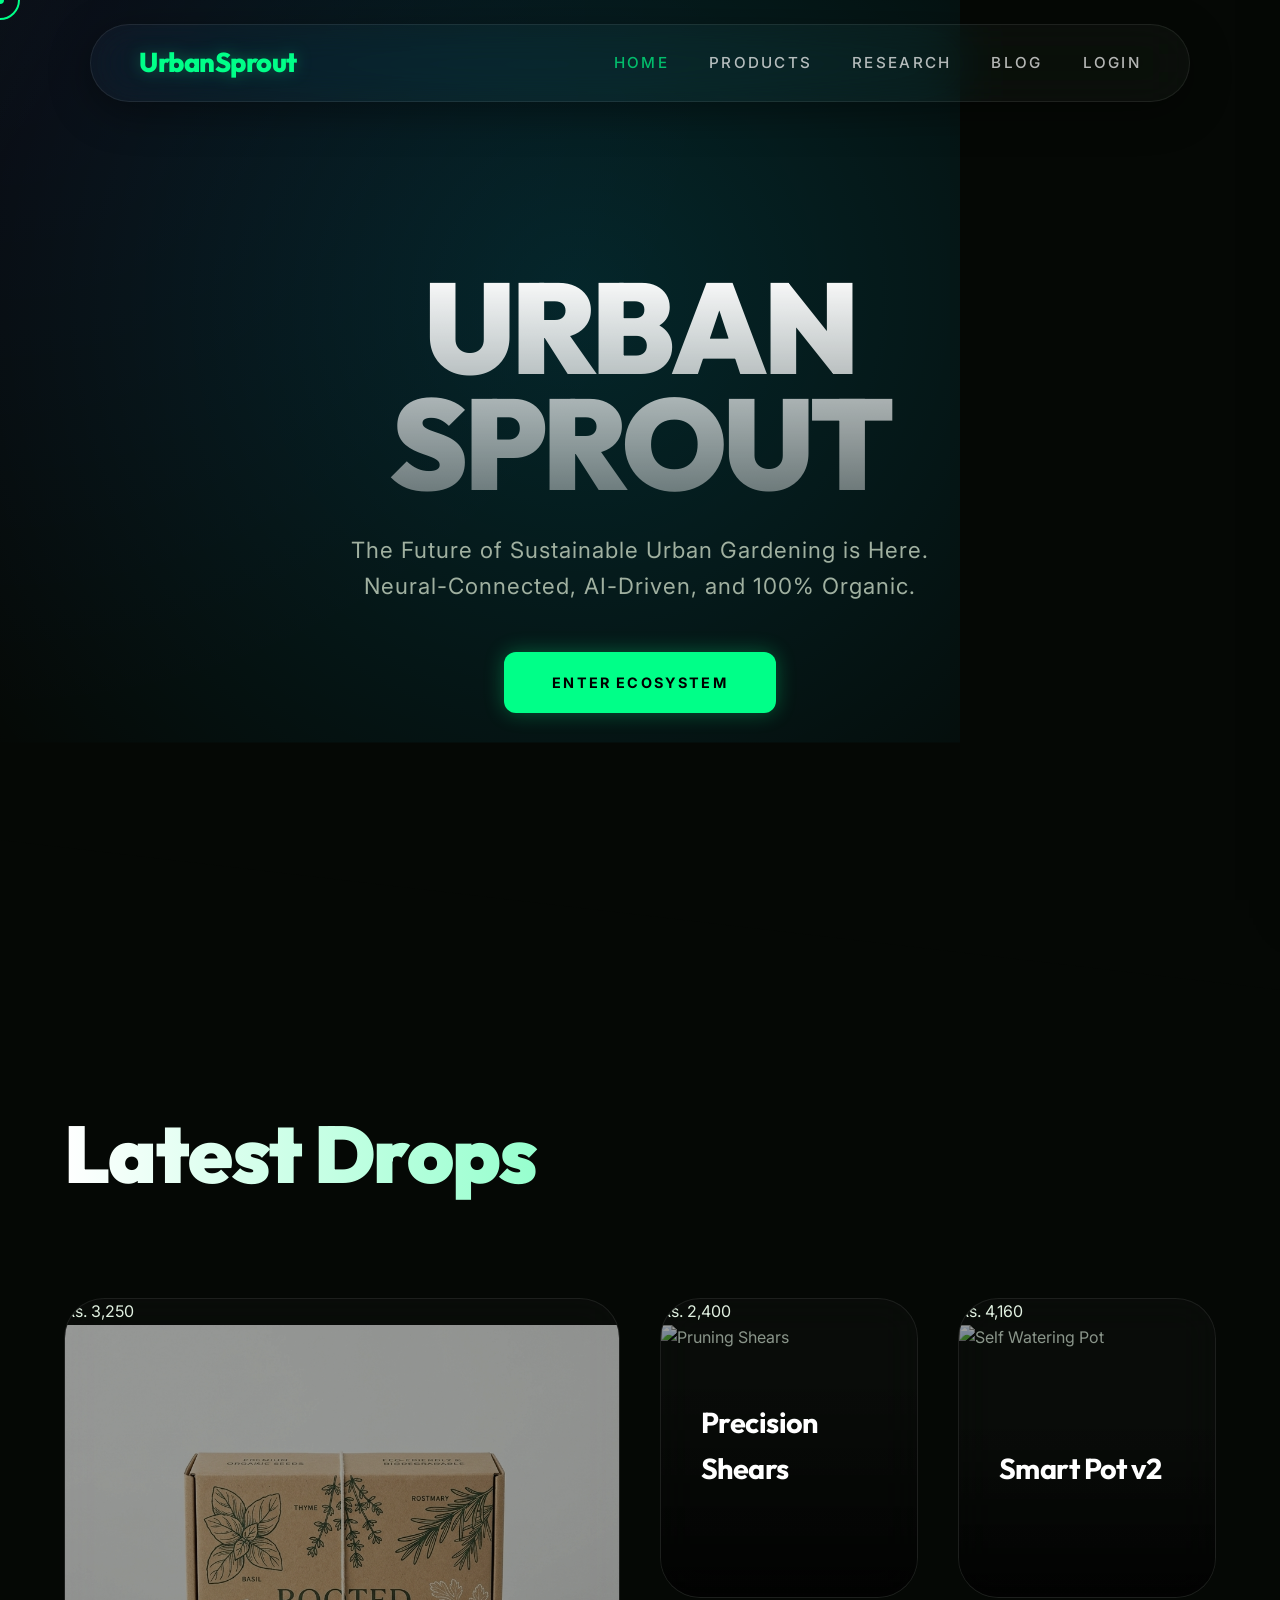
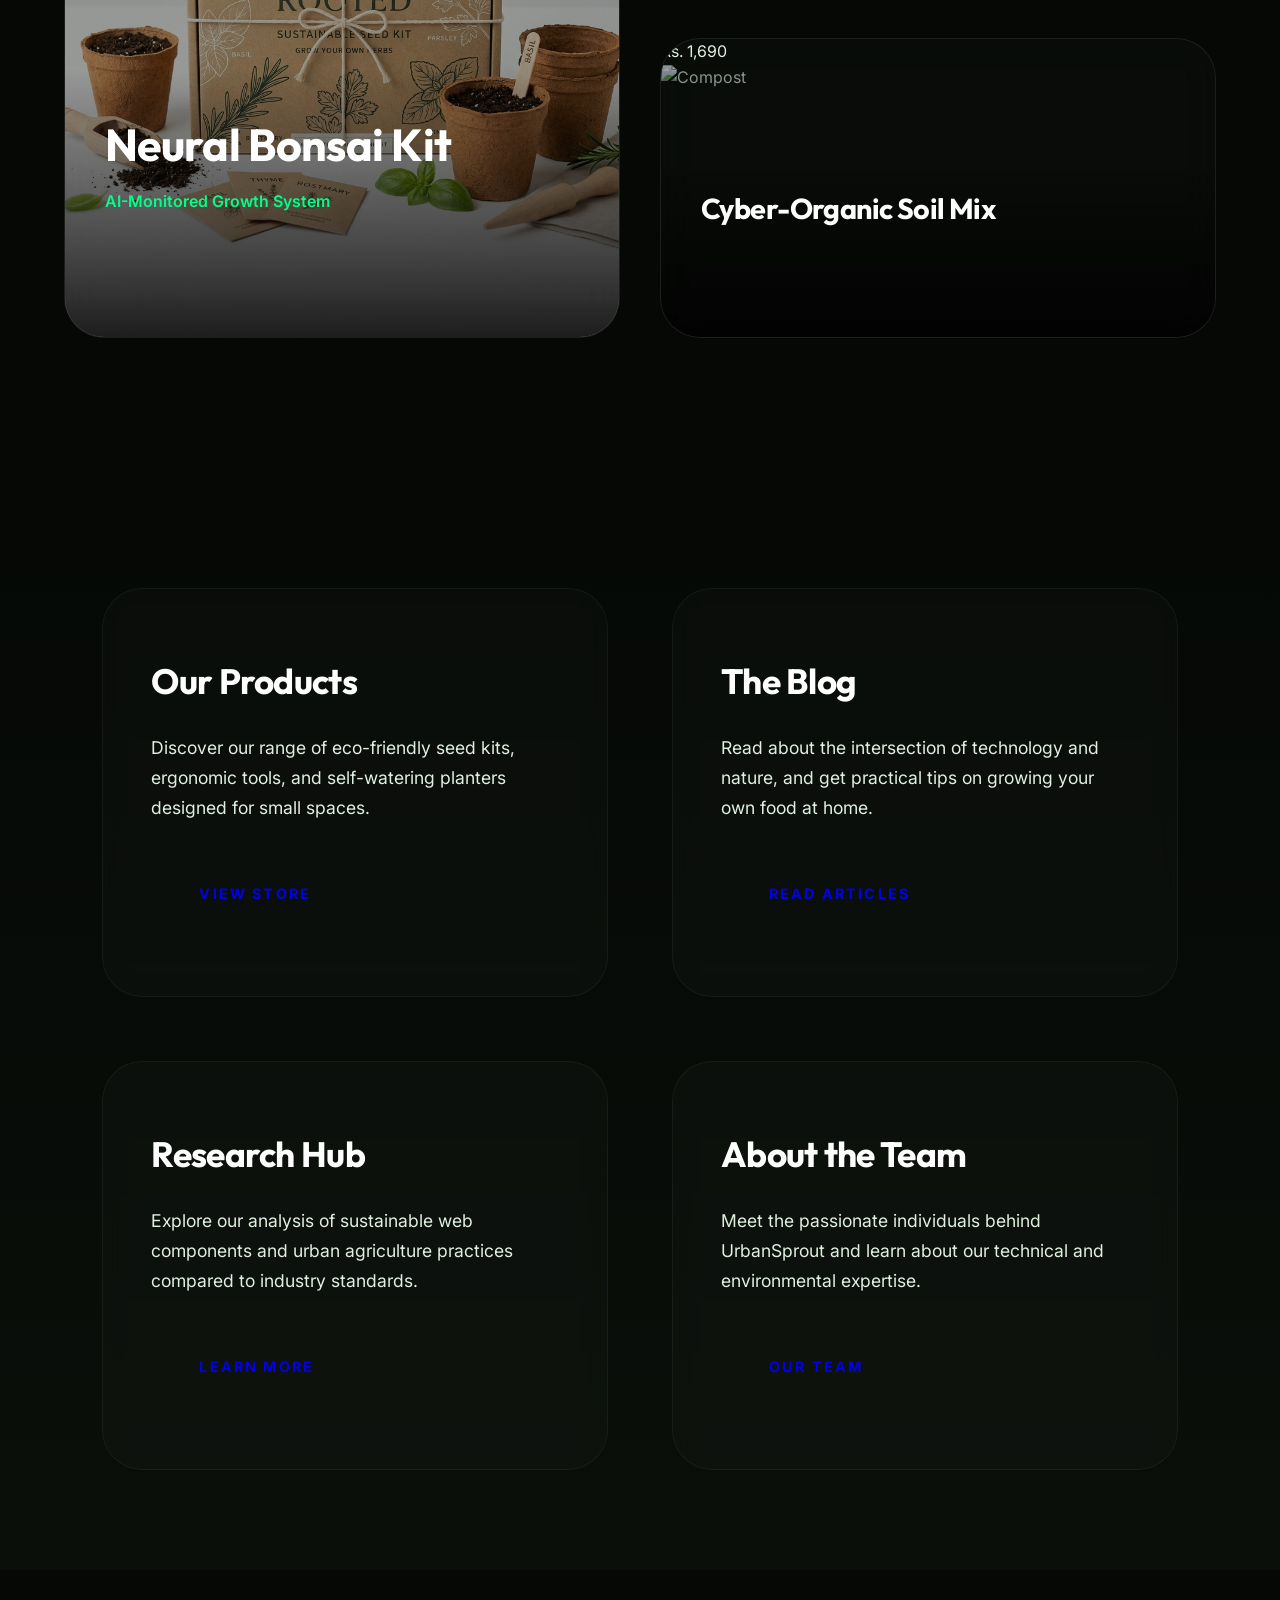
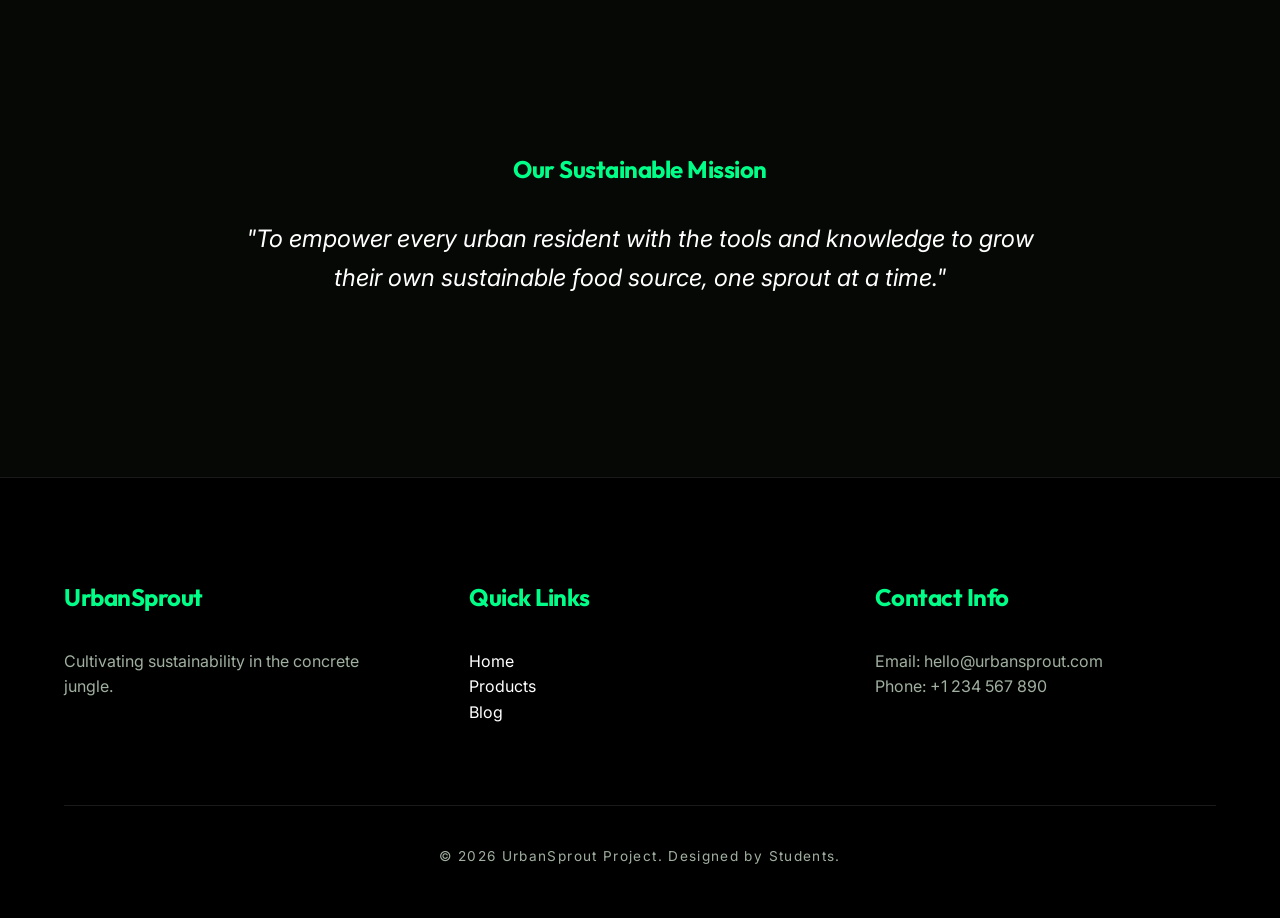
==== commit 34a032b7: "🍱 Cyber-Bento Grid: Reimagining New Arrivals with Apple-Style Layout & Content Overlays" ====
--- a/index.html
+++ b/index.html
@@ -42,38 +42,47 @@
 
     <div class="slant-divider"></div>
 
-    <!-- Section: New Arrivals Scrolling -->
+    <!-- Section: New Arrivals Bento Grid -->
     <section class="new-arrivals-section">
-        <h2>New Arrivals</h2>
-        <div class="arrival-slider-container">
-            <button class="slider-btn prev" onclick="moveSlider(-1)">&#10094;</button>
-            <div class="arrival-slider" id="arrivalSlider">
-                <div class="arrival-card">
-                    <div class="arrival-price-badge">Rs. 3,250</div>
-                    <img src="images/seed_kit.png" alt="Bonsai Kit">
-                    <h4>Mini Bonsai Kit</h4>
-                    <button class="btn btn-primary">Add to Cart</button>
-                </div>
-                <div class="arrival-card">
-                    <div class="arrival-price-badge">Rs. 2,400</div>
-                    <img src="https://images.unsplash.com/photo-1585320806297-9794b3e4eeae?auto=format&fit=crop&w=400&q=80" alt="Pruning Shears">
-                    <h4>Precision Shears</h4>
-                    <button class="btn btn-primary">Add to Cart</button>
-                </div>
-                <div class="arrival-card">
-                    <div class="arrival-price-badge">Rs. 4,160</div>
-                    <img src="https://images.unsplash.com/photo-1622383563227-04401ab4e5ea?auto=format&fit=crop&w=400&q=80" alt="Self Watering Pot">
-                    <h4>Smart Water Pot</h4>
-                    <button class="btn btn-primary">Add to Cart</button>
-                </div>
-                <div class="arrival-card">
-                    <div class="arrival-price-badge">Rs. 1,690</div>
-                    <img src="https://images.unsplash.com/photo-1592150621344-82454b9df356?auto=format&fit=crop&w=400&q=80" alt="Compost">
-                    <h4>Organic Mix</h4>
-                    <button class="btn btn-primary">Add to Cart</button>
+        <h2 class="section-title">Latest Drops</h2>
+        <div class="bento-grid">
+            <!-- Featured Card -->
+            <div class="bento-item featured">
+                <div class="arrival-price-badge">Rs. 3,250</div>
+                <img src="images/seed_kit.png" alt="Bonsai Kit">
+                <div class="bento-content">
+                    <h4>Neural Bonsai Kit</h4>
+                    <p>AI-Monitored Growth System</p>
+                    <button class="btn btn-primary">Add to Kit</button>
                 </div>
             </div>
-            <button class="slider-btn next" onclick="moveSlider(1)">&#10095;</button>
+            <!-- Standard Card 1 -->
+            <div class="bento-item">
+                <div class="arrival-price-badge">Rs. 2,400</div>
+                <img src="https://images.unsplash.com/photo-1585320806297-9794b3e4eeae?auto=format&fit=crop&w=400&q=80" alt="Pruning Shears">
+                <div class="bento-content">
+                    <h4>Precision Shears</h4>
+                    <button class="btn btn-primary">Add</button>
+                </div>
+            </div>
+            <!-- Standard Card 2 -->
+            <div class="bento-item">
+                <div class="arrival-price-badge">Rs. 4,160</div>
+                <img src="https://images.unsplash.com/photo-1622383563227-04401ab4e5ea?auto=format&fit=crop&w=400&q=80" alt="Self Watering Pot">
+                <div class="bento-content">
+                    <h4>Smart Pot v2</h4>
+                    <button class="btn btn-primary">Add</button>
+                </div>
+            </div>
+            <!-- Wide Card -->
+            <div class="bento-item wide">
+                <div class="arrival-price-badge">Rs. 1,690</div>
+                <img src="https://images.unsplash.com/photo-1592150621344-82454b9df356?auto=format&fit=crop&w=800&q=400" alt="Compost">
+                <div class="bento-content">
+                    <h4>Cyber-Organic Soil Mix</h4>
+                    <button class="btn btn-primary">Add to Kit</button>
+                </div>
+            </div>
         </div>
     </section>
 
--- a/css/index.css
+++ b/css/index.css
@@ -113,91 +113,122 @@
     margin-bottom: 2.5rem;
 }
 
-/* --- Improved New Arrivals Section --- */
-.new-arrivals-section {
-    padding: 150px 5%;
-    background: linear-gradient(180deg, #0a0f0a 0%, #050805 100%);
+/* --- Cyber-Bento Grid Layout --- */
+.bento-grid {
+    display: grid;
+    grid-template-columns: repeat(4, 1fr);
+    grid-auto-rows: 300px;
+    gap: 2.5rem;
+    max-width: 1400px;
+    margin: 0 auto;
+}
+
+.bento-item {
+    background: rgba(255, 255, 255, 0.02);
+    border: 1px solid rgba(255, 255, 255, 0.08);
+    backdrop-filter: blur(20px);
+    border-radius: 40px;
     position: relative;
     overflow: hidden;
-}
-
-.new-arrivals-section h2 {
+    transition: all 0.6s cubic-bezier(0.16, 1, 0.3, 1);
+    display: flex;
+    flex-direction: column;
+}
+
+.bento-item.featured {
+    grid-column: span 2;
+    grid-row: span 2;
+}
+
+.bento-item.wide {
+    grid-column: span 2;
+}
+
+.bento-item img {
+    width: 100%;
+    height: 100%;
+    object-fit: cover;
+    transition: transform 0.8s ease;
+    opacity: 0.6;
+}
+
+.bento-item:hover img {
+    transform: scale(1.1);
+    opacity: 0.8;
+}
+
+.bento-content {
+    position: absolute;
+    bottom: 0;
+    left: 0;
+    width: 100%;
+    padding: 2.5rem;
+    background: linear-gradient(0deg, rgba(0,0,0,0.8) 0%, transparent 100%);
+    z-index: 5;
+    transition: transform 0.4s ease;
+}
+
+.bento-item:hover .bento-content {
+    transform: translateY(-10px);
+}
+
+.bento-content h4 {
+    font-size: 1.8rem;
+    color: #fff;
+    margin-bottom: 0.5rem;
+    font-family: 'Outfit', sans-serif;
+}
+
+.bento-item.featured h4 {
+    font-size: 2.8rem;
+}
+
+.bento-content p {
+    color: var(--primary-color);
+    font-weight: 600;
+    margin-bottom: 1.5rem;
+}
+
+.bento-item .btn {
+    opacity: 0;
+    transform: translateY(20px);
+    transition: all 0.4s ease;
+}
+
+.bento-item:hover .btn {
+    opacity: 1;
+    transform: translateY(0);
+}
+
+.section-title {
     font-size: 5rem;
     font-weight: 900;
+    margin-bottom: 5rem;
     text-align: left;
-    margin-bottom: 6rem;
-    letter-spacing: -2px;
     background: linear-gradient(90deg, #fff, var(--primary-color));
     -webkit-background-clip: text;
     -webkit-text-fill-color: transparent;
 }
 
-.arrival-slider-container {
-    background: rgba(255, 255, 255, 0.01);
-    backdrop-filter: blur(10px);
-    border-radius: 60px;
-    padding: 60px 40px;
-    border: 1px solid rgba(255, 255, 255, 0.03);
-}
-
-.arrival-card {
-    background: rgba(10, 15, 10, 0.4);
-    border: 1px solid rgba(255, 255, 255, 0.08);
-    border-radius: 45px;
-    padding: 1.5rem;
-    transition: all 0.6s cubic-bezier(0.16, 1, 0.3, 1);
-    position: relative;
-}
-
-.arrival-card:hover {
-    background: rgba(255, 255, 255, 0.06);
-    transform: translateY(-10px); /* Removed tilt */
-    border-color: var(--primary-color-dim);
-}
-
-.arrival-card img {
-    height: 400px;
-    width: 100%;
-    object-fit: cover;
-    border-radius: 35px;
-    margin-bottom: 2rem;
-    transition: all 0.8s cubic-bezier(0.16, 1, 0.3, 1);
-}
-
-.arrival-card:hover img {
-    transform: scale(1.05); /* Zoom effect instead of tilt */
-}
-
-/* Floating Price Badge */
-.arrival-price-badge {
-    position: absolute;
-    top: 30px;
-    right: 30px;
-    background: var(--primary-color);
-    color: #000;
-    padding: 10px 20px;
-    border-radius: 100px;
-    font-weight: 900;
-    font-size: 1.1rem;
-    box-shadow: 0 10px 20px rgba(0, 255, 136, 0.3);
-    z-index: 10;
-}
-
-.slider-btn {
-    width: 80px;
-    height: 80px;
-    background: rgba(0, 255, 136, 0.05);
-    border: 2px solid var(--primary-color);
-    color: var(--primary-color);
-    font-size: 2rem;
-    box-shadow: 0 0 20px rgba(0, 255, 136, 0.1);
-}
-
-.slider-btn:hover {
-    background: var(--primary-color);
-    color: #000;
-    box-shadow: 0 0 40px var(--primary-color);
-    transform: translateY(-50%) scale(1.1);
+/* Responsive Bento */
+@media (max-width: 1100px) {
+    .bento-grid {
+        grid-template-columns: repeat(2, 1fr);
+    }
+}
+
+@media (max-width: 768px) {
+    .bento-grid {
+        display: flex;
+        flex-direction: column;
+        gap: 1.5rem;
+    }
+    .bento-item {
+        height: 400px;
+    }
+    .section-title {
+        font-size: 3rem;
+    }
 }
 
 /* --- Responsive Adjustments --- */
@@ -207,6 +238,5 @@
 
 @media (max-width: 768px) {
     .hero h1 { font-size: 4rem; letter-spacing: -1px; }
-    .new-arrivals-section h2 { font-size: 3rem; }
     .hero p { font-size: 1.1rem; }
 }
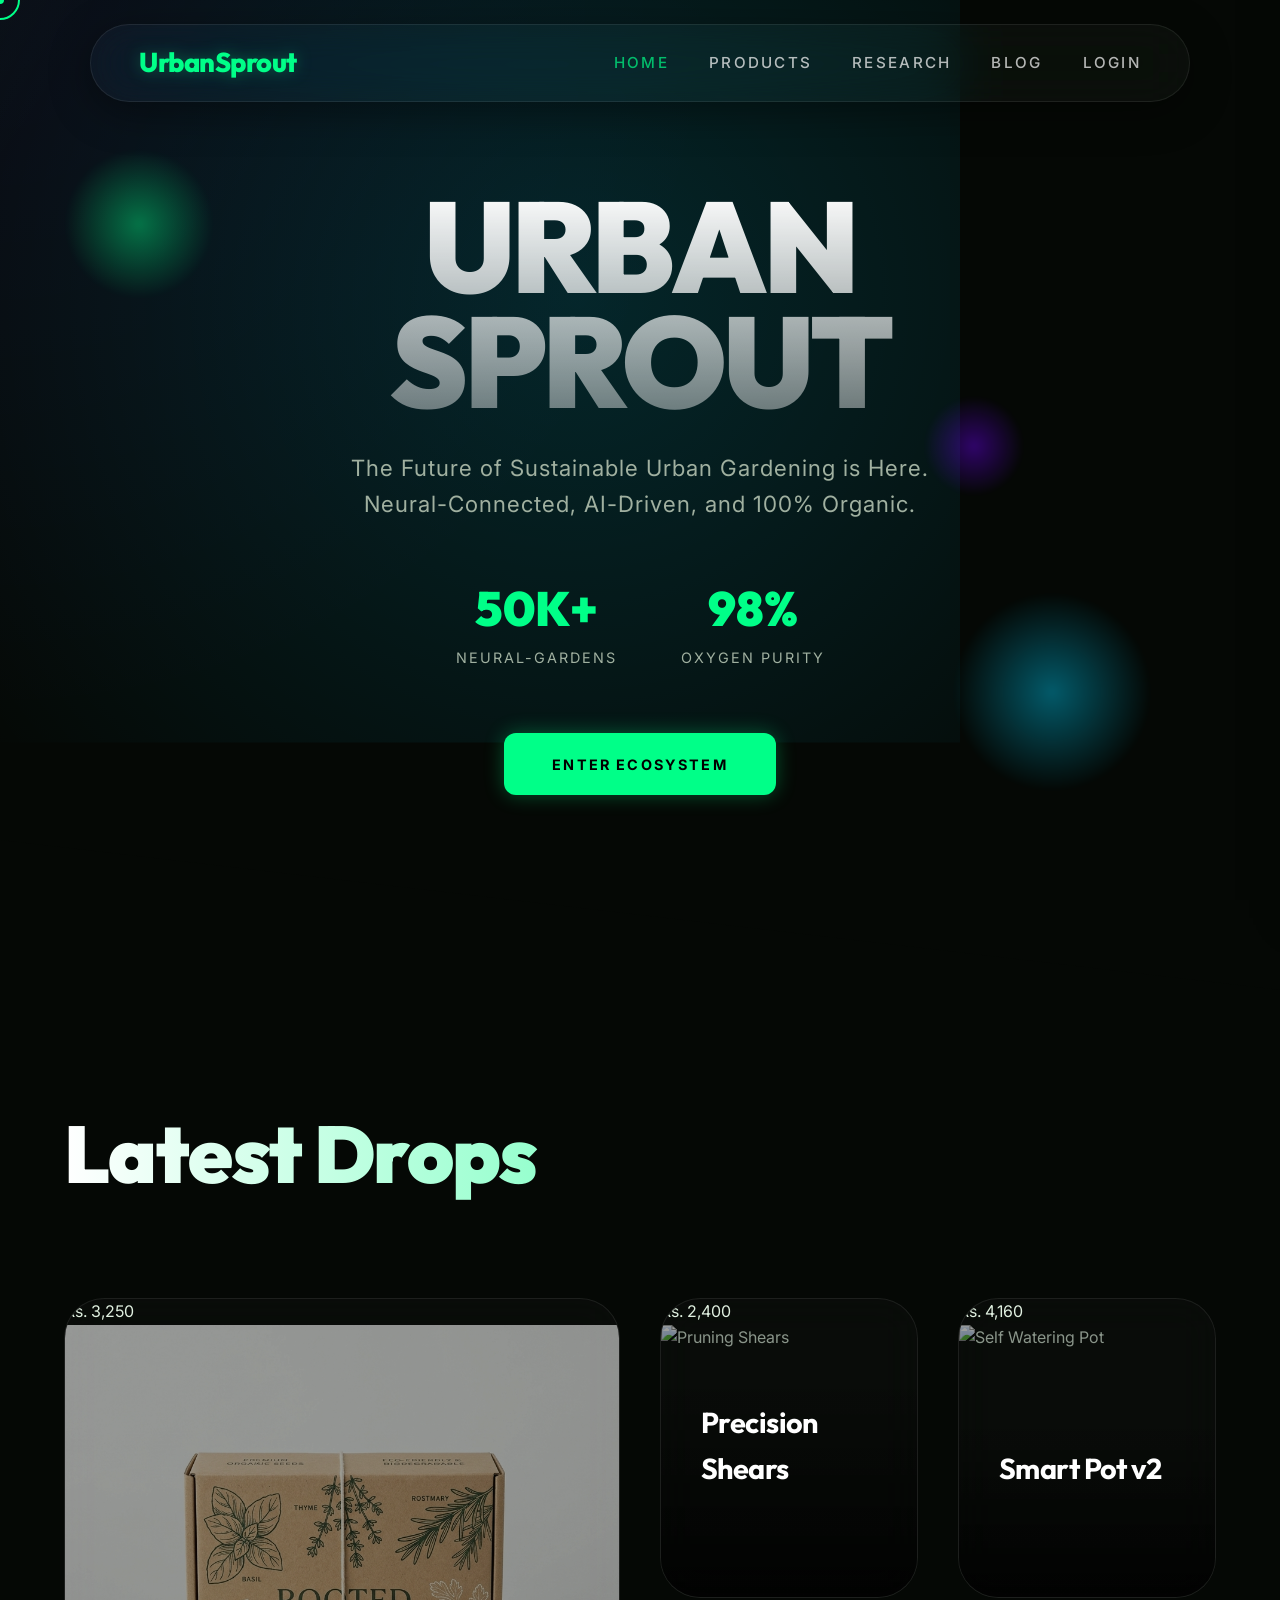
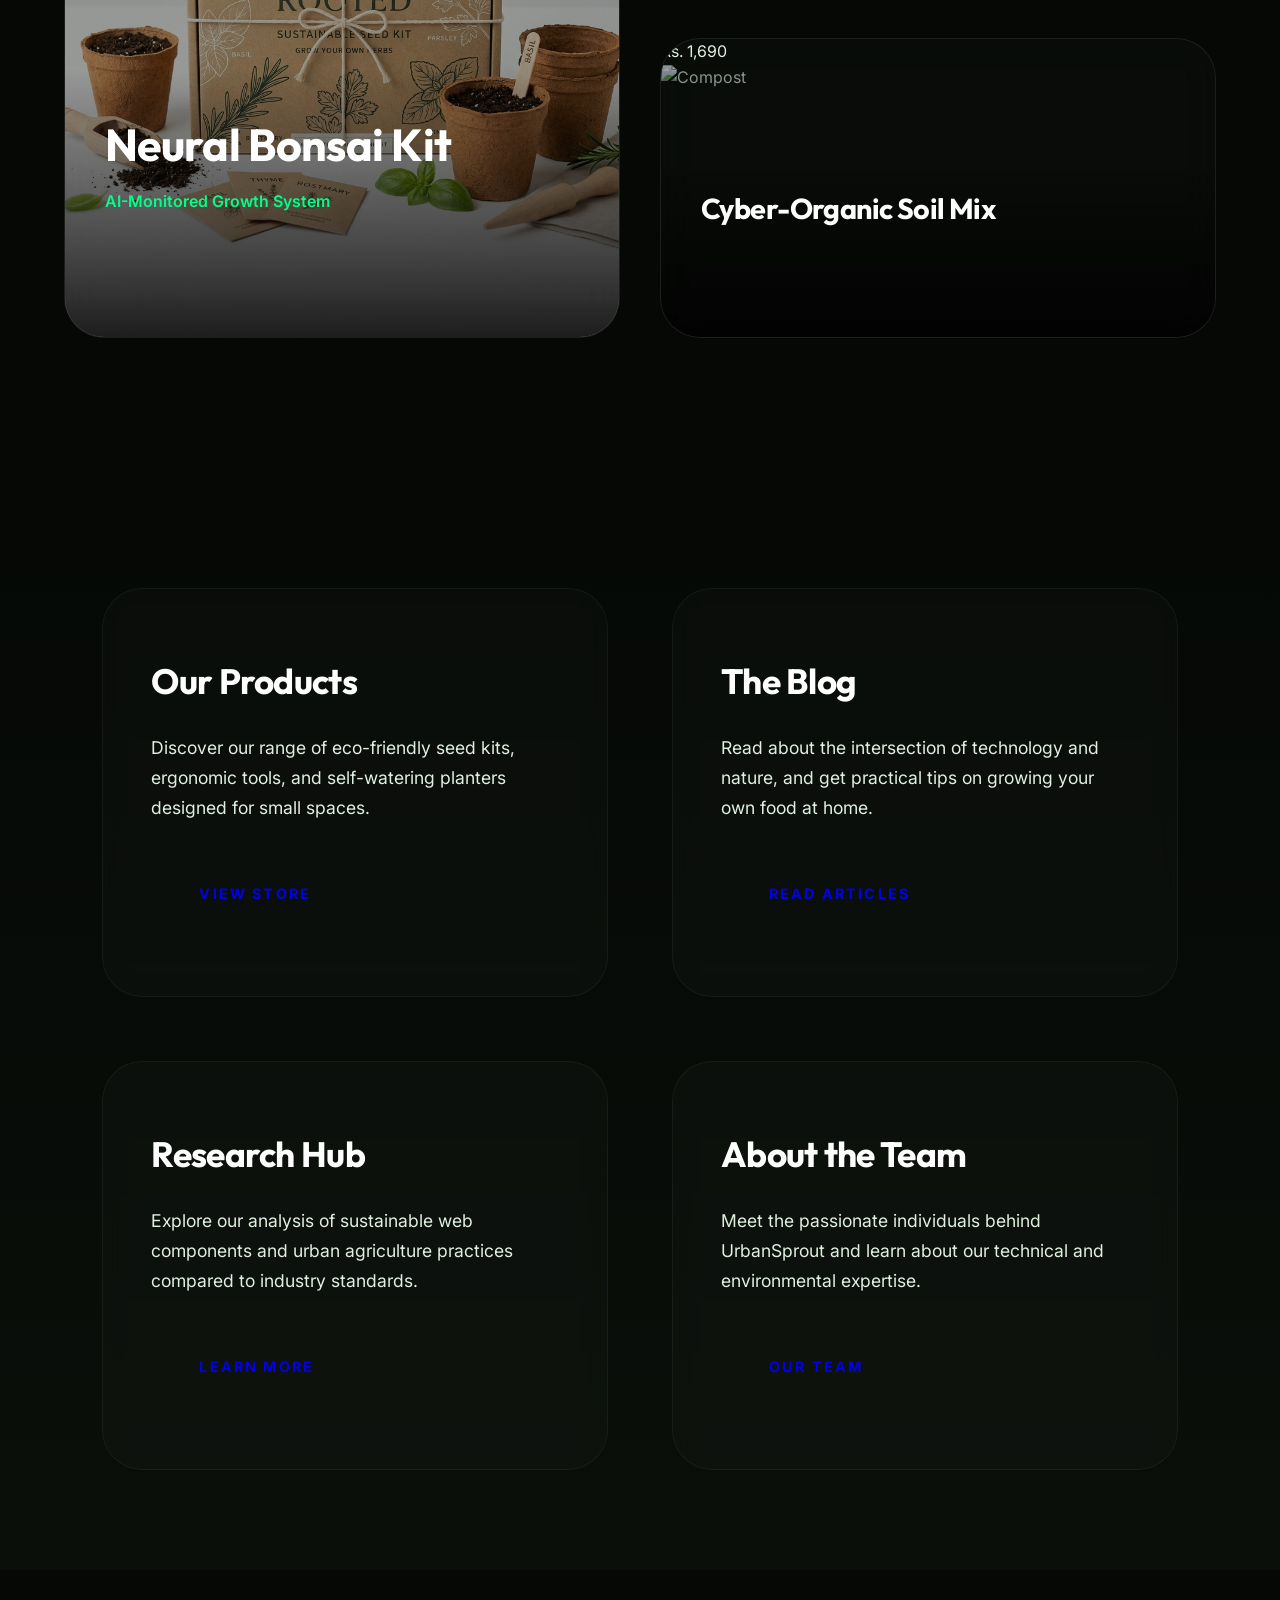
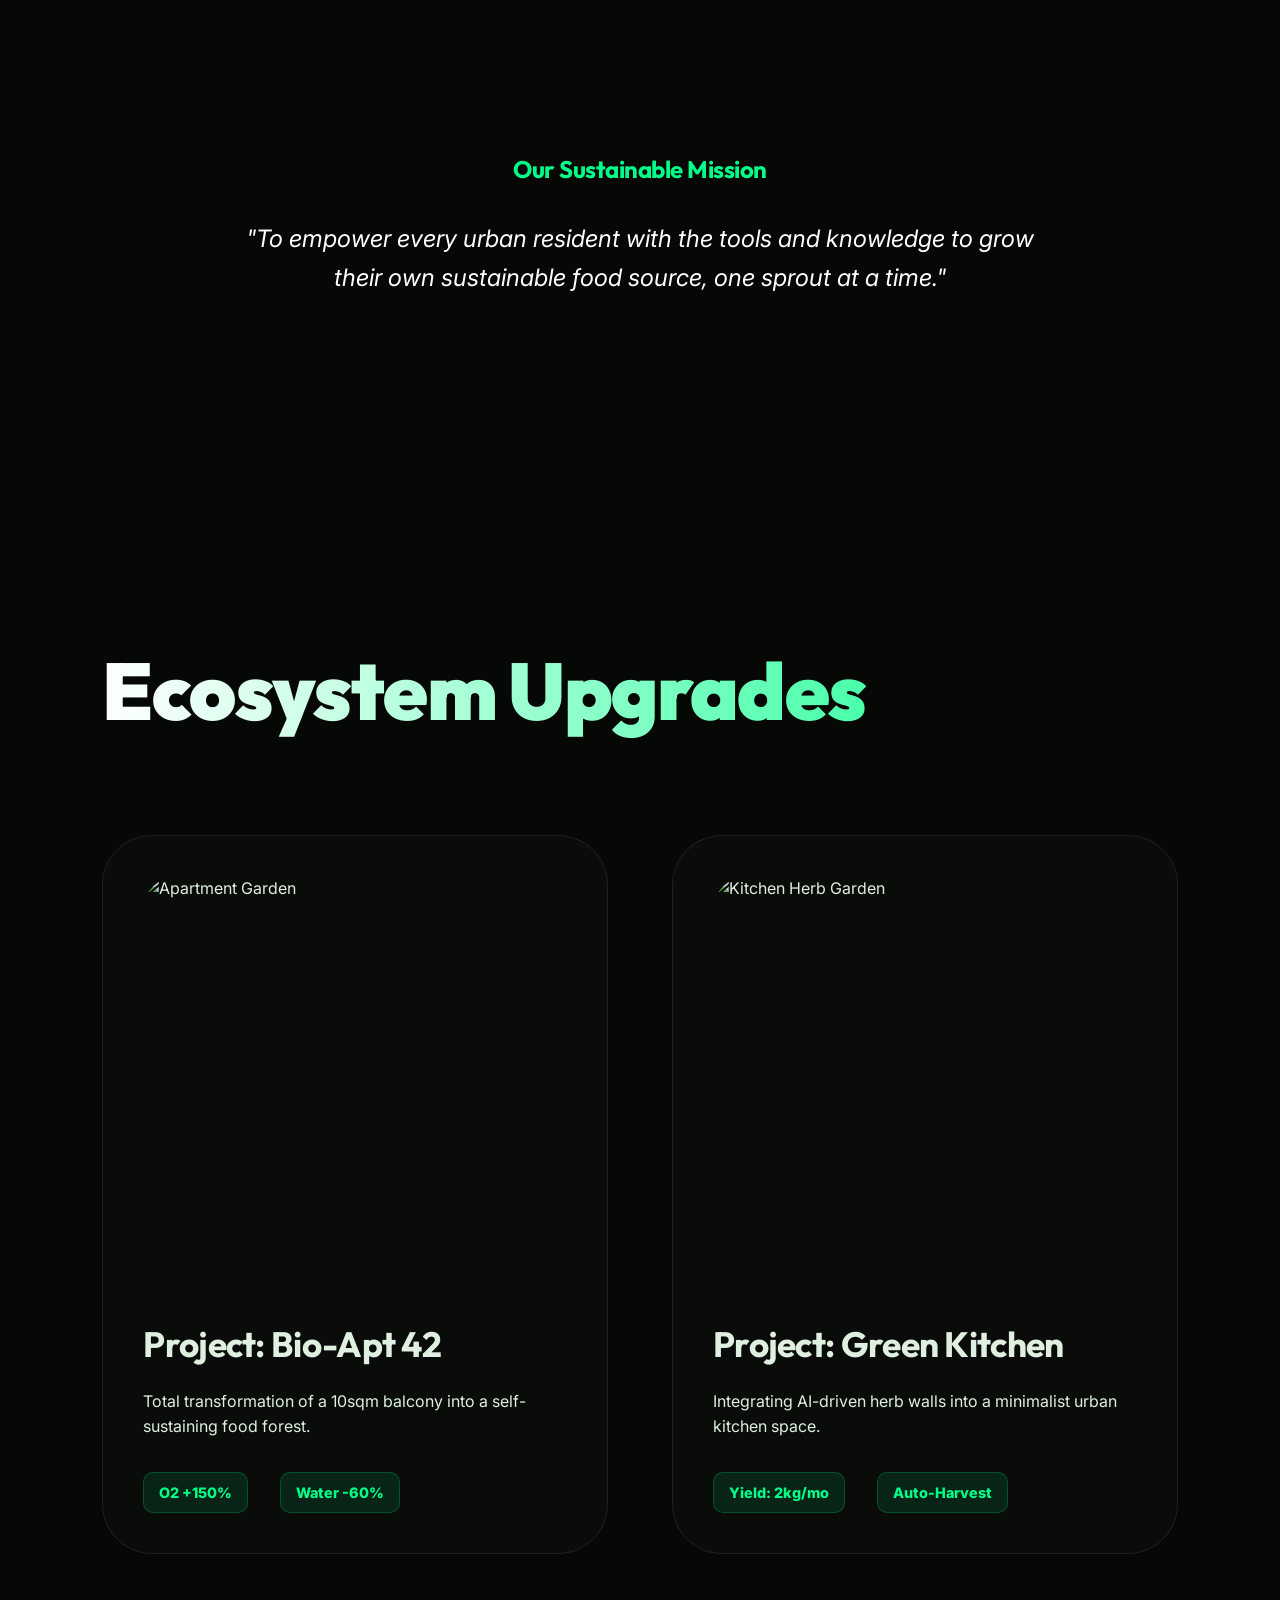
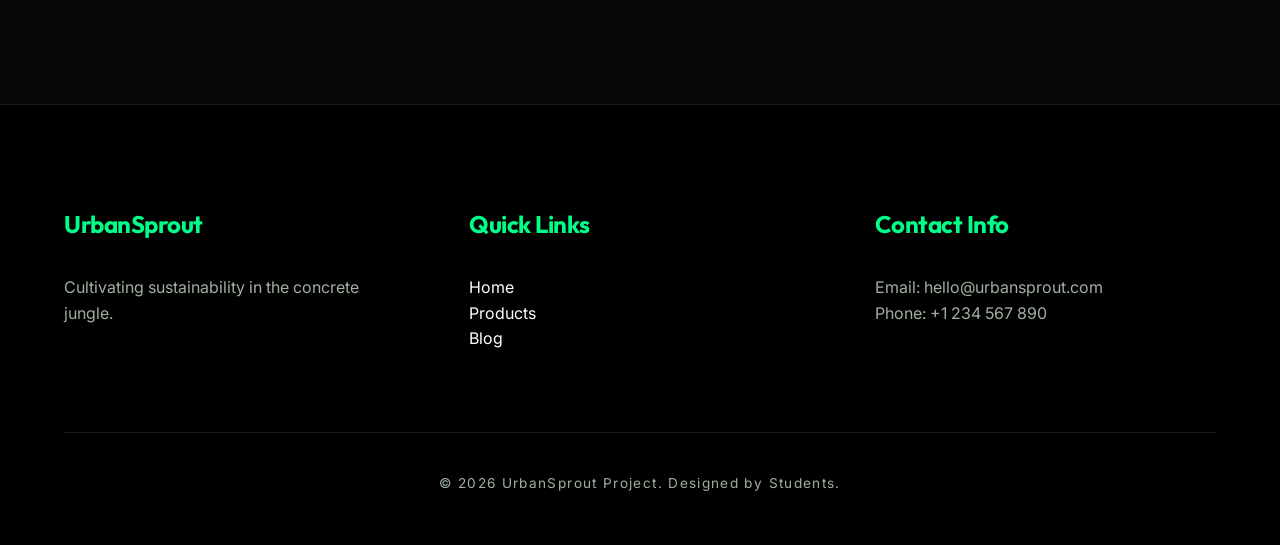
==== commit 9c017c43: "🌌 World-Class Home Experience: Parallax Particles, Shimmering Hero, & Holographic Portfolio Section" ====
--- a/index.html
+++ b/index.html
@@ -33,9 +33,24 @@
 
     <!-- Hero Section -->
     <section class="hero">
+        <!-- Floating Parallax Elements -->
+        <div class="parallax-element leaf-1"></div>
+        <div class="parallax-element leaf-2"></div>
+        <div class="parallax-element orb-1"></div>
+        
         <div class="hero-content">
-            <h1>URBAN<br>SPROUT</h1>
+            <h1 class="shimmer-text">URBAN<br>SPROUT</h1>
             <p>The Future of Sustainable Urban Gardening is Here. Neural-Connected, AI-Driven, and 100% Organic.</p>
+            <div class="hero-stats">
+                <div class="stat-item">
+                    <span class="stat-count">50K+</span>
+                    <span class="stat-label">Neural-Gardens</span>
+                </div>
+                <div class="stat-item">
+                    <span class="stat-count">98%</span>
+                    <span class="stat-label">Oxygen Purity</span>
+                </div>
+            </div>
             <a href="products.html" class="btn btn-primary">ENTER ECOSYSTEM</a>
         </div>
     </section>
@@ -131,6 +146,45 @@
     </main>
 
     <!-- Footer -->
+    <!-- Section: Garden Transformations Portfolio -->
+    <section class="portfolio-section reveal">
+        <h2 class="section-title">Ecosystem Upgrades</h2>
+        <div class="portfolio-grid">
+            <div class="portfolio-card">
+                <div class="portfolio-img-container">
+                    <img src="https://images.unsplash.com/photo-1558905617-1545f4aa007e?auto=format&fit=crop&w=600&q=80" alt="Apartment Garden">
+                    <div class="portfolio-overlay">
+                        <span>BEFORE / AFTER</span>
+                    </div>
+                </div>
+                <div class="portfolio-info">
+                    <h3>Project: Bio-Apt 42</h3>
+                    <p>Total transformation of a 10sqm balcony into a self-sustaining food forest.</p>
+                    <div class="portfolio-metrics">
+                        <span>O2 +150%</span>
+                        <span>Water -60%</span>
+                    </div>
+                </div>
+            </div>
+            <div class="portfolio-card">
+                <div class="portfolio-img-container">
+                    <img src="https://images.unsplash.com/photo-1597047330290-39c925842874?auto=format&fit=crop&w=600&q=80" alt="Kitchen Herb Garden">
+                    <div class="portfolio-overlay">
+                        <span>ACTIVE NEURAL LINK</span>
+                    </div>
+                </div>
+                <div class="portfolio-info">
+                    <h3>Project: Green Kitchen</h3>
+                    <p>Integrating AI-driven herb walls into a minimalist urban kitchen space.</p>
+                    <div class="portfolio-metrics">
+                        <span>Yield: 2kg/mo</span>
+                        <span>Auto-Harvest</span>
+                    </div>
+                </div>
+            </div>
+        </div>
+    </section>
+
     <footer>
         <div class="footer-content">
             <div class="footer-section">
--- a/css/index.css
+++ b/css/index.css
@@ -1,7 +1,148 @@
-/* 
-   UrbanSprout - index.css
-   High-Fidelity Immersive Home Experience.
-*/
+/* --- Amazing Visual Layer --- */
+.parallax-element {
+    position: absolute;
+    pointer-events: none;
+    z-index: 1;
+    filter: blur(2px);
+    opacity: 0.4;
+    animation: floatElement 15s infinite alternate ease-in-out;
+}
+
+.leaf-1 { width: 150px; height: 150px; background: radial-gradient(circle, var(--primary-color) 0%, transparent 70%); top: 15%; left: 5%; animation-delay: -2s; }
+.leaf-2 { width: 200px; height: 200px; background: radial-gradient(circle, var(--secondary-color) 0%, transparent 70%); bottom: 20%; right: 10%; animation-delay: -5s; }
+.orb-1 { width: 100px; height: 100px; background: radial-gradient(circle, var(--accent-color) 0%, transparent 70%); top: 40%; right: 20%; animation-delay: -8s; }
+
+@keyframes floatElement {
+    0% { transform: translate(0, 0) rotate(0deg); }
+    100% { transform: translate(50px, 100px) rotate(15deg); }
+}
+
+.shimmer-text {
+    background: linear-gradient(90deg, #fff 0%, var(--primary-color) 50%, #fff 100%);
+    background-size: 200% auto;
+    -webkit-background-clip: text;
+    -webkit-text-fill-color: transparent;
+    animation: shimmer 8s linear infinite;
+}
+
+@keyframes shimmer {
+    to { background-position: 200% center; }
+}
+
+.hero-stats {
+    display: flex;
+    justify-content: center;
+    gap: 4rem;
+    margin-bottom: 4rem;
+}
+
+.stat-item {
+    display: flex;
+    flex-direction: column;
+}
+
+.stat-count {
+    font-size: 3rem;
+    font-weight: 900;
+    color: var(--primary-color);
+    font-family: 'Outfit', sans-serif;
+}
+
+.stat-label {
+    font-size: 0.9rem;
+    text-transform: uppercase;
+    letter-spacing: 2px;
+    color: var(--text-muted);
+}
+
+/* --- Holographic Portfolio --- */
+.portfolio-section {
+    padding: 150px 8%;
+    background: #050805;
+}
+
+.portfolio-grid {
+    display: grid;
+    grid-template-columns: repeat(auto-fit, minmax(450px, 1fr));
+    gap: 4rem;
+}
+
+.portfolio-card {
+    background: rgba(255, 255, 255, 0.02);
+    border: 1px solid rgba(255, 255, 255, 0.08);
+    border-radius: 50px;
+    padding: 2.5rem;
+    transition: all 0.6s cubic-bezier(0.16, 1, 0.3, 1);
+}
+
+.portfolio-card:hover {
+    background: rgba(255, 255, 255, 0.05);
+    transform: translateY(-20px);
+    border-color: var(--primary-color);
+}
+
+.portfolio-img-container {
+    height: 400px;
+    border-radius: 35px;
+    overflow: hidden;
+    position: relative;
+    margin-bottom: 2.5rem;
+}
+
+.portfolio-img-container img {
+    width: 100%;
+    height: 100%;
+    object-fit: cover;
+    transition: transform 1.2s ease;
+}
+
+.portfolio-card:hover img {
+    transform: scale(1.15);
+}
+
+.portfolio-overlay {
+    position: absolute;
+    inset: 0;
+    background: rgba(0, 255, 136, 0.2);
+    display: flex;
+    align-items: center;
+    justify-content: center;
+    opacity: 0;
+    transition: 0.4s;
+    backdrop-filter: blur(10px);
+}
+
+.portfolio-card:hover .portfolio-overlay {
+    opacity: 1;
+}
+
+.portfolio-overlay span {
+    font-weight: 900;
+    letter-spacing: 5px;
+    font-size: 1.2rem;
+}
+
+.portfolio-info h3 {
+    font-size: 2.2rem;
+    margin-bottom: 1rem;
+    font-family: 'Outfit', sans-serif;
+}
+
+.portfolio-metrics {
+    display: flex;
+    gap: 2rem;
+    margin-top: 2rem;
+}
+
+.portfolio-metrics span {
+    background: rgba(0, 255, 136, 0.1);
+    color: var(--primary-color);
+    padding: 8px 15px;
+    border-radius: 10px;
+    font-weight: 800;
+    font-size: 0.9rem;
+    border: 1px solid rgba(0, 255, 136, 0.2);
+}
 
 /* --- Immersive Hero Mesh --- */
 .hero {
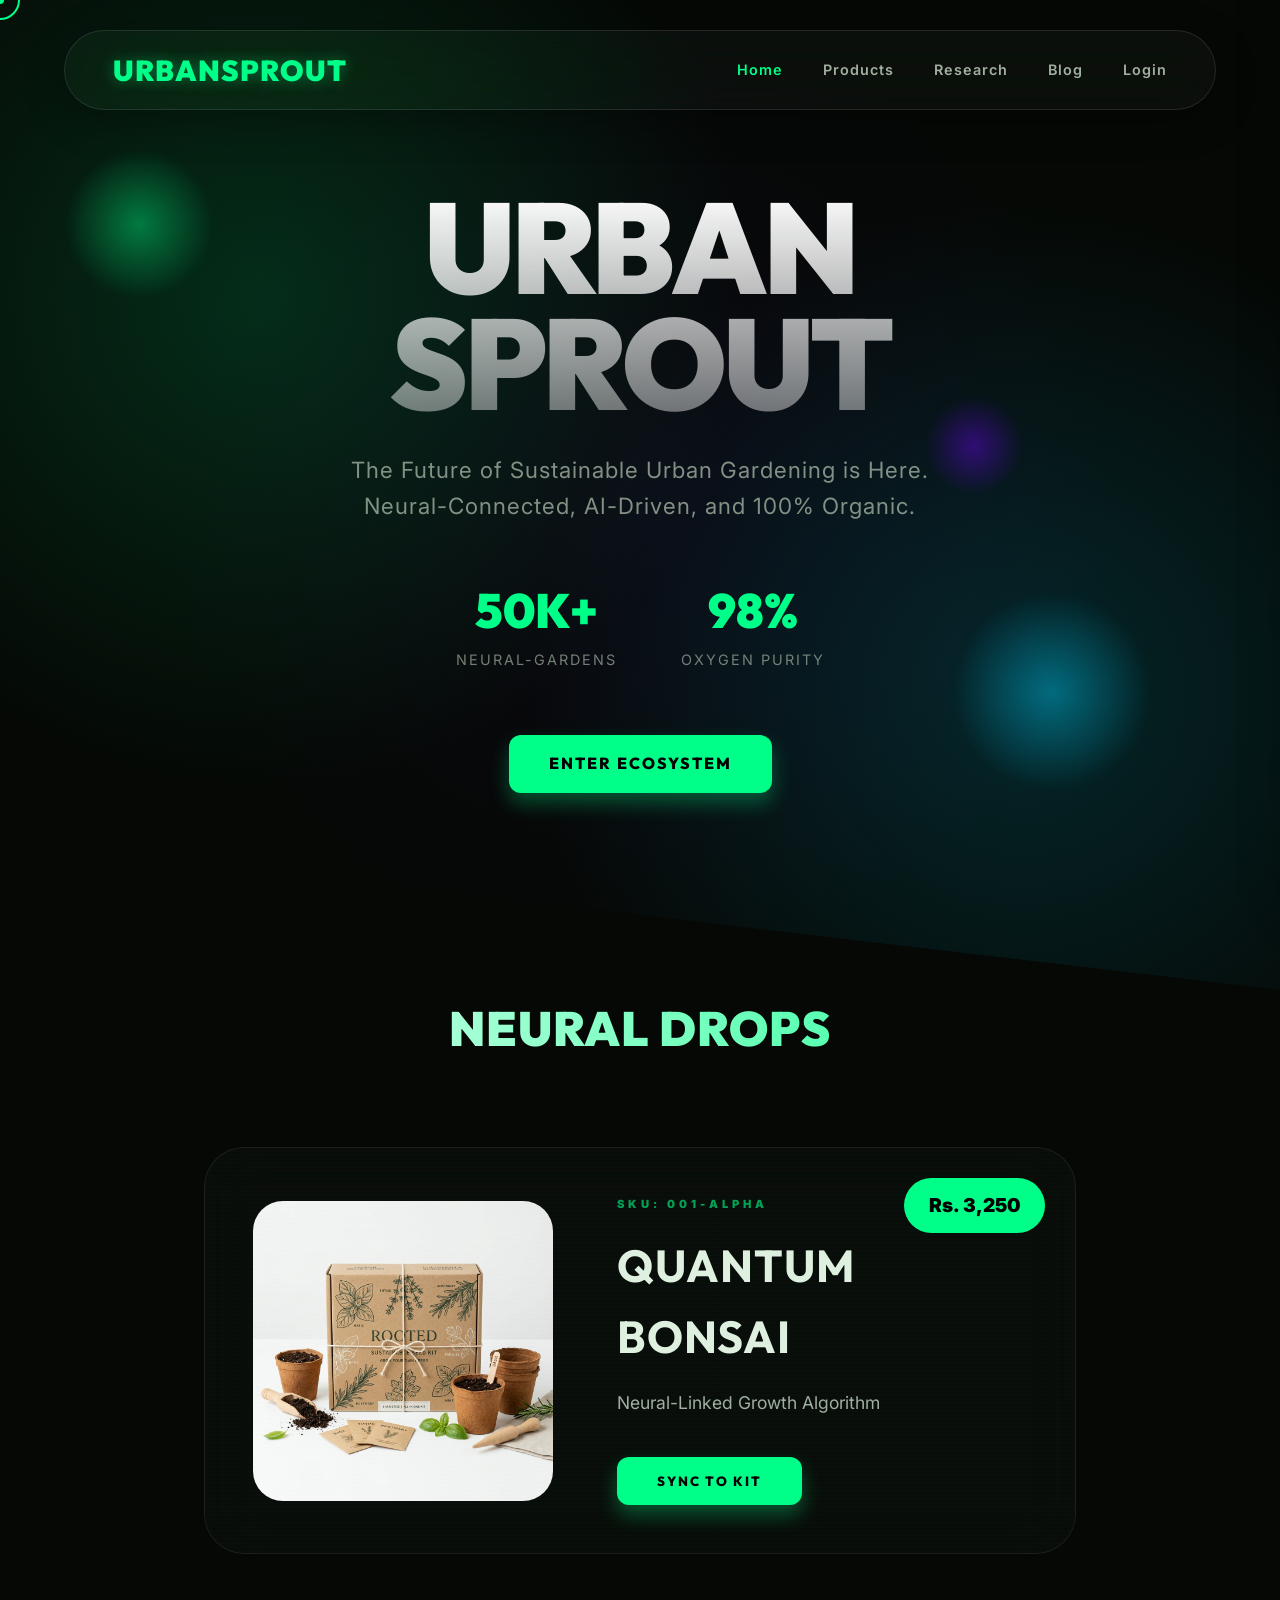
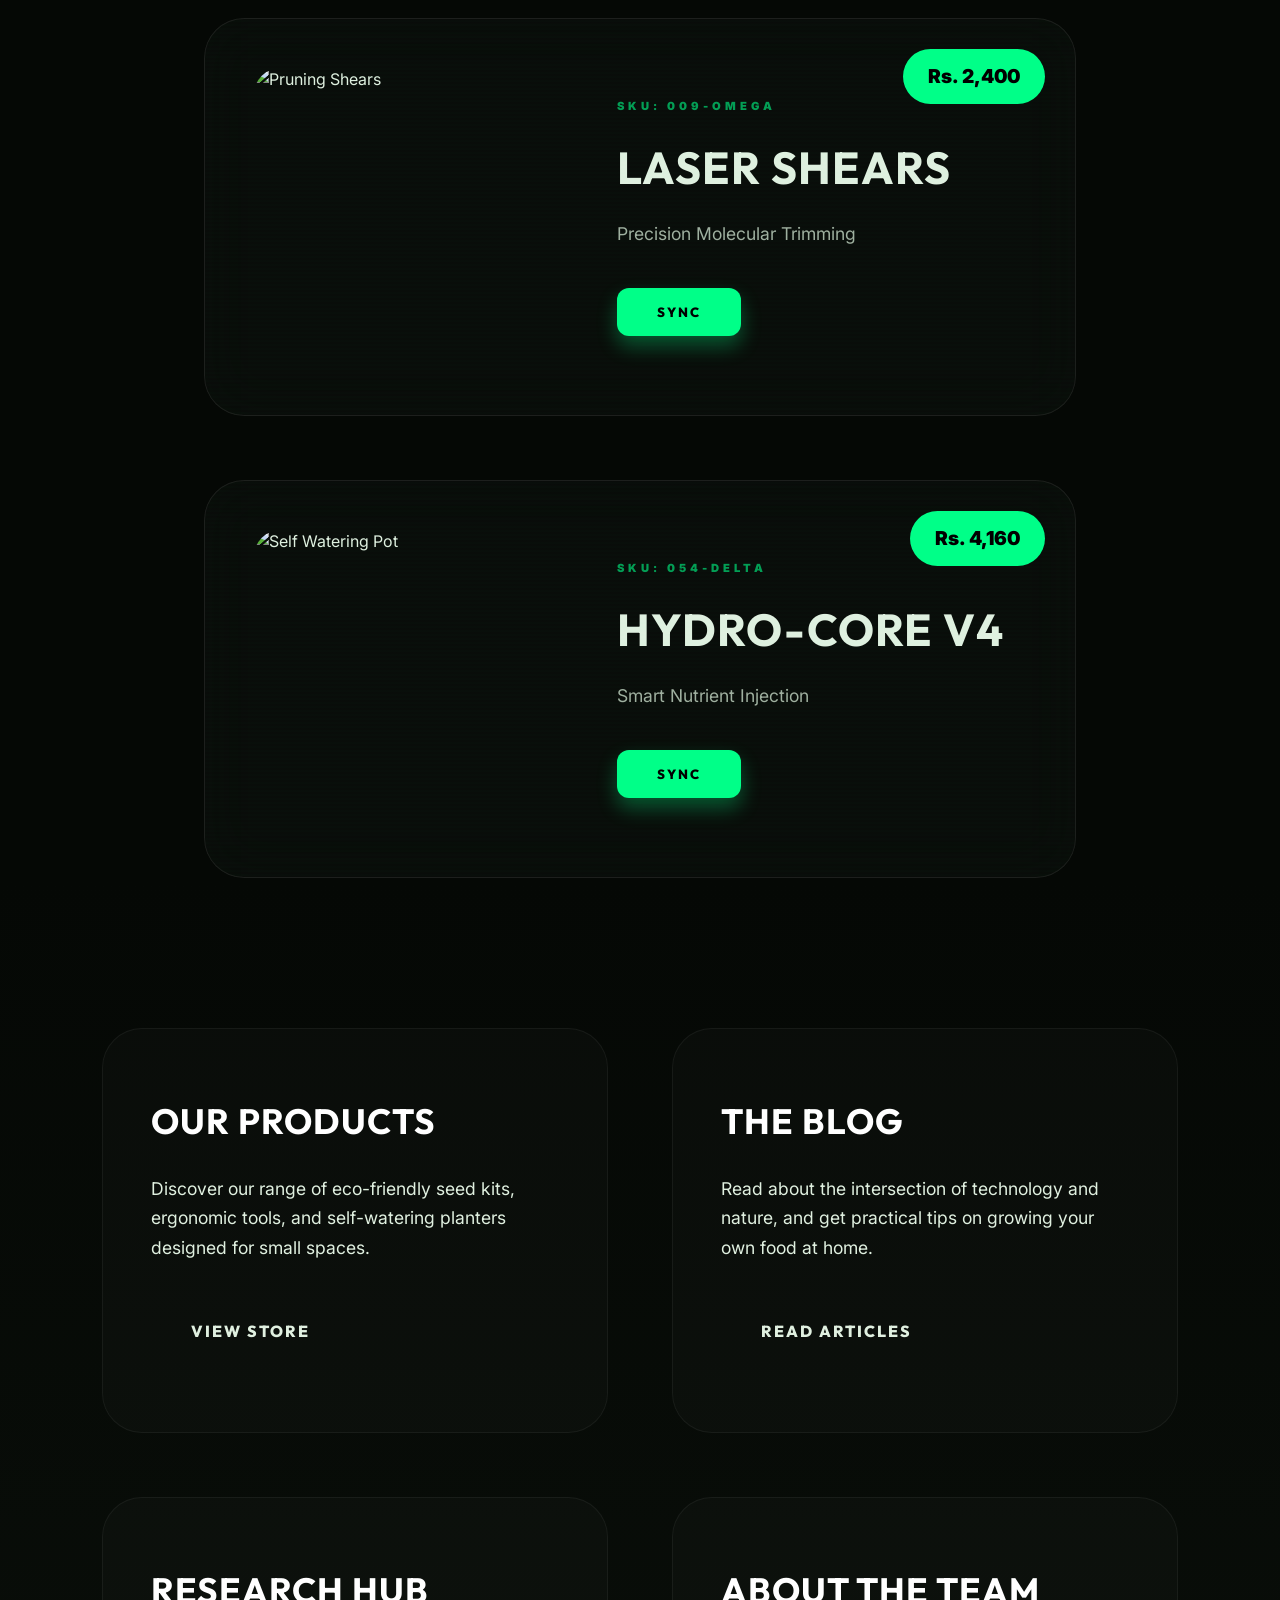
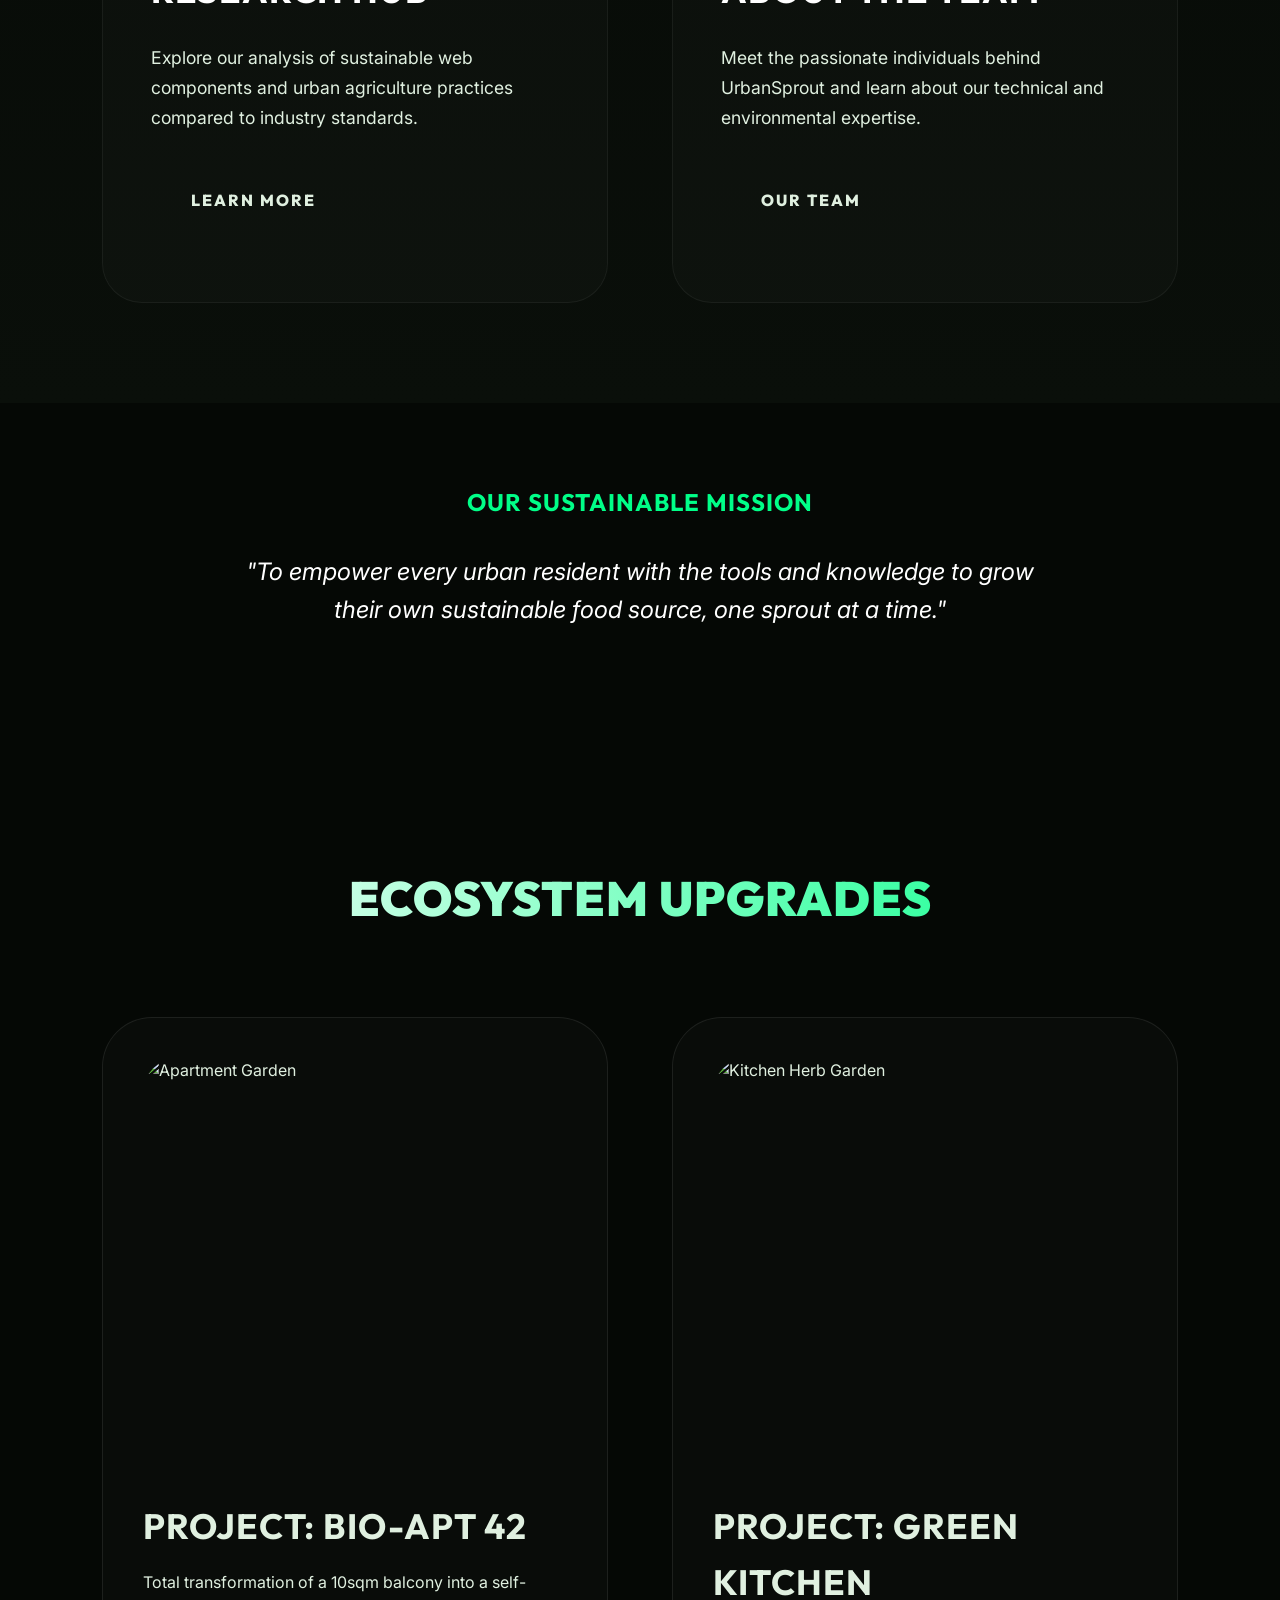
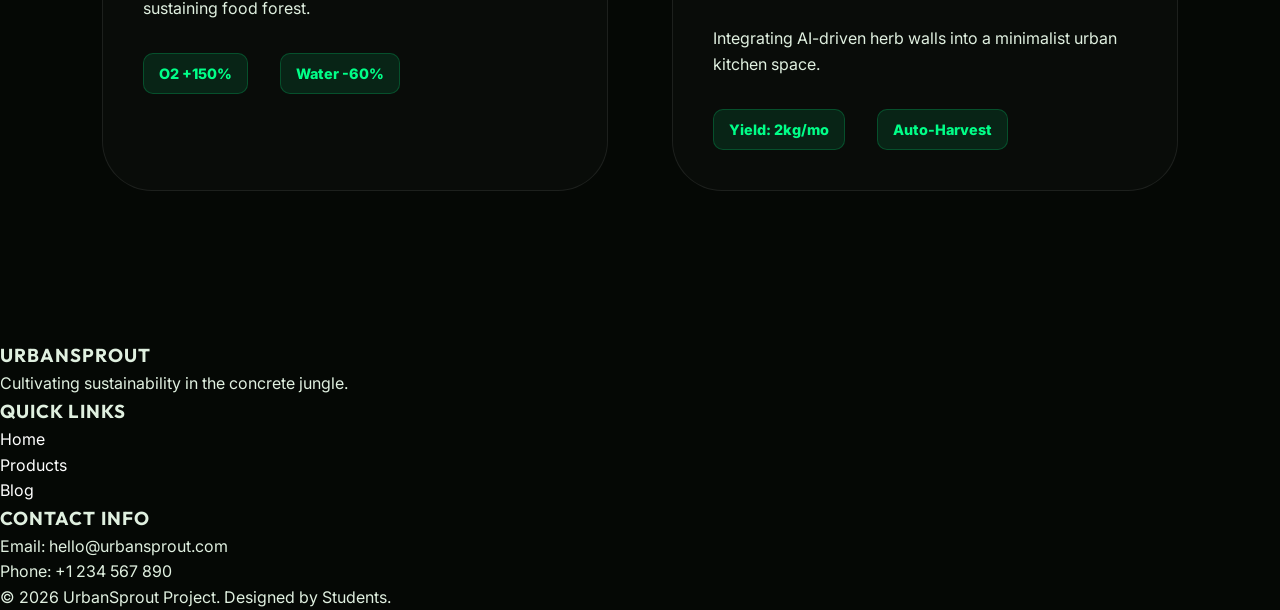
==== commit 97660c66: "🌌 Stable & Futuristic: Flattened Navbar & Neural-Stack Arrival Experience with Scan-Beams" ====
--- a/index.html
+++ b/index.html
@@ -57,45 +57,47 @@
 
     <div class="slant-divider"></div>
 
-    <!-- Section: New Arrivals Bento Grid -->
+    <!-- Section: New Arrivals Neural Stack -->
     <section class="new-arrivals-section">
-        <h2 class="section-title">Latest Drops</h2>
-        <div class="bento-grid">
-            <!-- Featured Card -->
-            <div class="bento-item featured">
+        <h2 class="section-title shimmer-text">Neural Drops</h2>
+        <div class="neural-stack">
+            <!-- Card 1 -->
+            <div class="neural-card">
+                <div class="hologram-layer"></div>
+                <div class="scan-beam"></div>
                 <div class="arrival-price-badge">Rs. 3,250</div>
                 <img src="images/seed_kit.png" alt="Bonsai Kit">
-                <div class="bento-content">
-                    <h4>Neural Bonsai Kit</h4>
-                    <p>AI-Monitored Growth System</p>
-                    <button class="btn btn-primary">Add to Kit</button>
-                </div>
-            </div>
-            <!-- Standard Card 1 -->
-            <div class="bento-item">
+                <div class="neural-content">
+                    <span class="neural-id">SKU: 001-ALPHA</span>
+                    <h4>Quantum Bonsai</h4>
+                    <p>Neural-Linked Growth Algorithm</p>
+                    <button class="btn btn-primary">Sync to Kit</button>
+                </div>
+            </div>
+            <!-- Card 2 -->
+            <div class="neural-card">
+                <div class="hologram-layer"></div>
+                <div class="scan-beam"></div>
                 <div class="arrival-price-badge">Rs. 2,400</div>
                 <img src="https://images.unsplash.com/photo-1585320806297-9794b3e4eeae?auto=format&fit=crop&w=400&q=80" alt="Pruning Shears">
-                <div class="bento-content">
-                    <h4>Precision Shears</h4>
-                    <button class="btn btn-primary">Add</button>
-                </div>
-            </div>
-            <!-- Standard Card 2 -->
-            <div class="bento-item">
+                <div class="neural-content">
+                    <span class="neural-id">SKU: 009-OMEGA</span>
+                    <h4>Laser Shears</h4>
+                    <p>Precision Molecular Trimming</p>
+                    <button class="btn btn-primary">Sync</button>
+                </div>
+            </div>
+            <!-- Card 3 -->
+            <div class="neural-card">
+                <div class="hologram-layer"></div>
+                <div class="scan-beam"></div>
                 <div class="arrival-price-badge">Rs. 4,160</div>
                 <img src="https://images.unsplash.com/photo-1622383563227-04401ab4e5ea?auto=format&fit=crop&w=400&q=80" alt="Self Watering Pot">
-                <div class="bento-content">
-                    <h4>Smart Pot v2</h4>
-                    <button class="btn btn-primary">Add</button>
-                </div>
-            </div>
-            <!-- Wide Card -->
-            <div class="bento-item wide">
-                <div class="arrival-price-badge">Rs. 1,690</div>
-                <img src="https://images.unsplash.com/photo-1592150621344-82454b9df356?auto=format&fit=crop&w=800&q=400" alt="Compost">
-                <div class="bento-content">
-                    <h4>Cyber-Organic Soil Mix</h4>
-                    <button class="btn btn-primary">Add to Kit</button>
+                <div class="neural-content">
+                    <span class="neural-id">SKU: 054-DELTA</span>
+                    <h4>Hydro-Core v4</h4>
+                    <p>Smart Nutrient Injection</p>
+                    <button class="btn btn-primary">Sync</button>
                 </div>
             </div>
         </div>
--- a/css/style.css
+++ b/css/style.css
@@ -1,7 +1,13 @@
-@import url('https://fonts.googleapis.com/css2?family=Outfit:wght@300;400;600;800&family=Inter:wght@300;400;600&display=swap');
+/* 
+   UrbanSprout - style.css
+   Global Design System and Futuristic Tokens.
+*/
+
+@import url('https://fonts.googleapis.com/css2?family=Outfit:wght@300;400;600;800;900&family=Inter:wght@400;600&display=swap');
 
 :root {
     --primary-color: #00ff88; /* Neon Spring Green */
+    --primary-color-dim: rgba(0, 255, 136, 0.4);
     --secondary-color: #00d4ff; /* Electric Blue */
     --accent-color: #7000ff; /* Cyber Purple */
     --bg-dark: #050805;
@@ -48,356 +54,153 @@
 
 html {
     scroll-behavior: smooth;
+    overflow-x: hidden;
 }
 
 body {
-    font-family: 'Inter', sans-serif;
     background-color: var(--bg-dark);
     color: var(--text-main);
+    font-family: 'Inter', sans-serif;
     line-height: 1.6;
-    overflow-x: hidden;
+    background-attachment: fixed;
     background-image: 
-        radial-gradient(circle at 20% 20%, rgba(0, 255, 136, 0.05) 0%, transparent 40%),
-        radial-gradient(circle at 80% 80%, rgba(0, 212, 255, 0.05) 0%, transparent 40%);
-    background-attachment: fixed;
+        radial-gradient(at 0% 0%, rgba(0, 255, 136, 0.05) 0px, transparent 50%),
+        radial-gradient(at 100% 100%, rgba(0, 212, 255, 0.05) 0px, transparent 50%);
 }
 
 h1, h2, h3, h4, .logo {
     font-family: 'Outfit', sans-serif;
-    letter-spacing: -0.02em;
-}
-
-a, button {
+    text-transform: uppercase;
+    letter-spacing: 1px;
+}
+
+a {
+    text-decoration: none;
+    color: inherit;
+    transition: var(--transition-smooth);
+}
+
+ul {
+    list-style: none;
+}
+
+img {
+    max-width: 100%;
+    display: block;
+}
+
+/* --- Reusable Components --- */
+.btn {
+    display: inline-block;
+    padding: 1rem 2.5rem;
+    border-radius: 12px;
+    font-weight: 800;
+    font-family: 'Outfit', sans-serif;
+    text-transform: uppercase;
+    letter-spacing: 2px;
+    transition: var(--transition-smooth);
+    border: none;
     cursor: pointer;
-}
-
-/* --- Futuristic Navigation --- */
-header {
-    position: fixed;
-    top: 0;
-    width: 100%;
-    z-index: 2000;
-    padding: 1.5rem 0;
-    transition: var(--transition-smooth);
-}
-
-header.scrolled {
-    padding: 0.8rem 0;
-}
-
-nav {
-    max-width: 1100px;
-    margin: 0 auto;
-    display: flex;
-    justify-content: space-between;
-    align-items: center;
-    padding: 1rem 3rem;
-    background: rgba(255, 255, 255, 0.03);
-    backdrop-filter: blur(25px) saturate(180%);
-    -webkit-backdrop-filter: blur(25px) saturate(180%);
-    border: 1px solid rgba(255, 255, 255, 0.08);
-    border-radius: 100px;
-    box-shadow: 0 10px 40px rgba(0, 0, 0, 0.4);
-    transition: var(--transition-smooth);
-}
-
-header.scrolled nav {
-    max-width: 900px;
-    padding: 0.7rem 2.5rem;
-    background: rgba(10, 15, 10, 0.85);
-    border-color: rgba(0, 255, 136, 0.2);
-}
-
-.logo {
-    font-size: 1.7rem;
-    font-weight: 800;
-    text-decoration: none;
-    color: var(--primary-color);
-    letter-spacing: -0.5px;
-    filter: drop-shadow(0 0 8px rgba(0, 255, 136, 0.3));
-}
-
-.nav-links {
-    display: flex;
-    list-style: none;
-    gap: 2.5rem;
-    align-items: center;
-}
-
-.nav-links a {
-    text-decoration: none;
-    color: #fff;
-    font-weight: 500;
-    font-size: 0.95rem;
-    text-transform: uppercase;
-    letter-spacing: 0.15em;
-    transition: var(--transition-smooth);
-    opacity: 0.7;
-}
-
-.nav-links a:hover, .nav-links a.active {
-    opacity: 1;
-    color: var(--primary-color);
-}
-
-.nav-links a::after {
-    content: '';
-    position: absolute;
-    bottom: -5px;
-    left: 0;
-    width: 0;
-    height: 2px;
-    background: var(--primary-color);
-    transition: var(--transition-smooth);
-    box-shadow: 0 0 10px var(--primary-color);
-}
-
-.nav-links a:hover {
-    color: var(--primary-color);
-    text-shadow: 0 0 10px rgba(0, 255, 136, 0.5);
-}
-
-.nav-links a:hover::after {
-    width: 100%;
-}
-
-/* --- Hero Section & Global Layouts --- */
-.hero {
-    height: 100vh;
-    display: flex;
-    flex-direction: column;
-    justify-content: center;
-    align-items: center;
-    text-align: center;
-    padding: 0 10%;
     position: relative;
     overflow: hidden;
-}
-
-.hero::before {
-    content: '';
-    position: absolute;
-    top: 50%;
-    left: 50%;
-    transform: translate(-50%, -50%);
-    width: 150%;
-    height: 150%;
-    background: radial-gradient(circle, rgba(0, 255, 136, 0.1) 0%, transparent 60%);
-    z-index: -1;
-    animation: pulse 8s infinite alternate;
-}
-
-.hero h1 {
-    font-size: clamp(3rem, 8vw, 6rem);
-    font-weight: 800;
-    margin-bottom: 1.5rem;
-    line-height: 1.1;
-    background: linear-gradient(180deg, #fff 0%, #888 100%);
-    -webkit-background-clip: text;
-    -webkit-text-fill-color: transparent;
-    animation: titleEntrance 1.2s cubic-bezier(0.2, 0, 0.2, 1) forwards;
-}
-
-.hero p {
-    font-size: 1.25rem;
-    color: var(--text-muted);
-    max-width: 700px;
-    margin-bottom: 3rem;
-    animation: fadeInUp 1s 0.3s both;
-}
-
-/* --- Buttons --- */
-.btn {
-    display: inline-block;
-    padding: 1.2rem 3rem;
-    border-radius: 12px;
-    text-decoration: none;
-    font-weight: 700;
-    text-transform: uppercase;
-    letter-spacing: 0.15em;
-    font-size: 0.9rem;
-    transition: var(--transition-smooth);
-    position: relative;
-    overflow: hidden;
-    z-index: 1;
 }
 
 .btn-primary {
     background: var(--primary-color);
     color: #000;
-    box-shadow: 0 0 20px rgba(0, 255, 136, 0.3);
+    box-shadow: 0 10px 20px rgba(0, 255, 136, 0.3);
 }
 
 .btn-primary:hover {
-    transform: translateY(-5px) scale(1.05);
-    box-shadow: 0 0 40px rgba(0, 255, 136, 0.6);
-}
-
-.btn-primary::before {
-    content: '';
-    position: absolute;
-    top: 0;
-    left: -100%;
-    width: 100%;
-    height: 100%;
-    background: linear-gradient(90deg, transparent, rgba(255,255,255,0.4), transparent);
-    transition: 0.5s;
-    z-index: -1;
-}
-
-.btn-primary:hover::before {
-    left: 100%;
-}
-
-/* --- Cards & Sections --- */
-section {
-    padding: 100px 5%;
-    max-width: 1400px;
-    margin: 0 auto;
-}
-
-.card, .preview-card, .arrival-card {
-    background: var(--bg-card);
-    border: 1px solid var(--glass-border);
-    backdrop-filter: blur(10px);
-    border-radius: 24px;
-    padding: 2.5rem;
-    transition: var(--transition-smooth);
-}
-
-.card:hover, .preview-card:hover, .arrival-card:hover {
-    border-color: var(--primary-color);
-    transform: translateY(-10px);
-    background: rgba(255, 255, 255, 0.06);
-    box-shadow: 0 20px 40px rgba(0,0,0,0.4), 0 0 20px rgba(0, 255, 136, 0.1);
-}
-
-/* --- Footer --- */
-footer {
-    background: #000;
-    padding: 100px 5% 50px;
-    border-top: 1px solid var(--glass-border);
-}
-
-.footer-content {
-    display: grid;
-    grid-template-columns: repeat(auto-fit, minmax(250px, 1fr));
-    gap: 4rem;
+    transform: translateY(-5px);
+    box-shadow: 0 15px 30px rgba(0, 255, 136, 0.5);
+    background: #fff;
+}
+
+/* --- iOS 26 Glassy Pill Navbar --- */
+header {
+    position: fixed;
+    top: 30px;
+    left: 50%;
+    transform: translateX(-50%); /* Flat - no tilt */
+    width: 90%;
     max-width: 1200px;
-    margin: 0 auto;
-}
-
-.footer-section h3 {
-    font-size: 1.5rem;
-    margin-bottom: 2rem;
+    z-index: 1000;
+    transition: all 0.5s cubic-bezier(0.16, 1, 0.3, 1);
+}
+
+header.scrolled {
+    top: 15px;
+    width: 85%;
+}
+
+nav {
+    background: rgba(255, 255, 255, 0.03);
+    backdrop-filter: blur(25px) saturate(180%);
+    border: 1px solid rgba(255, 255, 255, 0.1);
+    border-radius: 100px;
+    padding: 1rem 3rem;
+    display: flex;
+    justify-content: space-between;
+    align-items: center;
+    box-shadow: 0 10px 40px rgba(0, 0, 0, 0.3);
+}
+
+header.scrolled nav {
+    padding: 0.8rem 2.5rem;
+    background: rgba(5, 8, 5, 0.8);
+}
+
+.logo {
+    font-size: 1.8rem;
+    font-weight: 900;
     color: var(--primary-color);
-}
-
-.footer-section p {
+    text-shadow: 0 0 15px rgba(0, 255, 136, 0.4);
+}
+
+.nav-links {
+    display: flex;
+    gap: 2.5rem;
+}
+
+.nav-links a {
+    font-weight: 600;
+    font-size: 0.9rem;
     color: var(--text-muted);
-}
-
-.footer-bottom {
+    letter-spacing: 1px;
+}
+
+.nav-links a:hover {
+    color: var(--primary-color);
+    text-shadow: 0 0 10px var(--primary-color);
+}
+
+/* --- Section Title Utility --- */
+.section-title {
+    font-size: 4rem;
+    font-weight: 900;
     text-align: center;
-    margin-top: 80px;
-    padding-top: 40px;
-    border-top: 1px solid var(--glass-border);
-    color: var(--text-muted);
-    font-size: 0.85rem;
-    letter-spacing: 0.1em;
+    margin-bottom: 5rem;
+    background: linear-gradient(90deg, #fff, var(--primary-color));
+    -webkit-background-clip: text;
+    -webkit-text-fill-color: transparent;
 }
 
 /* --- Animations --- */
-@keyframes fadeInUp {
-    from { opacity: 0; transform: translateY(40px); }
-    to { opacity: 1; transform: translateY(0); }
-}
-
-@keyframes titleEntrance {
-    from { opacity: 0; transform: translateY(100px) skewY(10deg); filter: blur(20px); }
-    to { opacity: 1; transform: translateY(0) skewY(0); filter: blur(0); }
-}
-
-@keyframes pulse {
-    0% { transform: translate(-50%, -50%) scale(1); opacity: 0.1; }
-    100% { transform: translate(-50%, -50%) scale(1.2); opacity: 0.3; }
-}
-
-@keyframes float {
-    0%, 100% { transform: translateY(0); }
-    50% { transform: translateY(-20px); }
-}
-
-/* Reveal on Scroll Class */
+@keyframes slideUp {
+    from { transform: translateY(50px); opacity: 0; }
+    to { transform: translateY(0); opacity: 1; }
+}
+
 .reveal {
     opacity: 0;
-    transform: translateY(50px);
-    transition: all 0.8s cubic-bezier(0.4, 0, 0.2, 1);
+    transform: translateY(30px);
+    transition: all 0.8s cubic-bezier(0.16, 1, 0.3, 1);
 }
 
 .reveal.active {
     opacity: 1;
     transform: translateY(0);
-}
-
-/* --- Notifications --- */
-.notification-container {
-    position: fixed;
-    bottom: 30px;
-    right: 30px;
-    z-index: 3000;
-}
-
-.notification {
-    background: var(--bg-card);
-    border: 1px solid var(--primary-color);
-    backdrop-filter: blur(20px);
-    color: #fff;
-    padding: 1.2rem 2.5rem;
-    border-radius: 12px;
-    margin-top: 10px;
-    box-shadow: 0 10px 30px rgba(0,0,0,0.5), 0 0 20px rgba(0, 255, 136, 0.2);
-    animation: slideIn 0.5s cubic-bezier(0.4, 0, 0.2, 1) forwards;
-    display: flex;
-    align-items: center;
-    gap: 10px;
-}
-
-@keyframes slideIn {
-    from { transform: translateX(100%) opacity(0); }
-    to { transform: translateX(0) opacity(1); }
-}
-
-.notification.fade-out {
-    animation: fadeOut 0.5s forwards;
-}
-
-@keyframes fadeOut {
-    to { transform: translateX(100%); opacity: 0; }
-}
-
-/* --- Cart Badge --- */
-.cart-nav-link {
-    position: relative;
-    display: flex;
-    align-items: center;
-}
-
-.cart-count {
-    position: absolute;
-    top: -8px;
-    right: -12px;
-    background: var(--primary-color);
-    color: #000;
-    font-size: 0.7rem;
-    font-weight: 800;
-    width: 18px;
-    height: 18px;
-    border-radius: 50%;
-    display: flex;
-    align-items: center;
-    justify-content: center;
-    box-shadow: 0 0 10px var(--primary-color);
 }
 
 /* --- Extra & Unique: Cyber-Cart Drawer --- */
@@ -442,55 +245,23 @@
     color: #fff;
     font-size: 2rem;
     cursor: pointer;
-    opacity: 0.5;
-    transition: 0.3s;
-}
-
-.close-cart:hover {
-    opacity: 1;
-    transform: rotate(90deg);
 }
 
 .cart-items {
     flex-grow: 1;
     overflow-y: auto;
-    padding-right: 10px;
+    margin-bottom: 2rem;
 }
 
 .cart-item {
     display: flex;
-    gap: 1.5rem;
+    justify-content: space-between;
+    align-items: center;
     background: rgba(255, 255, 255, 0.03);
     padding: 1.5rem;
     border-radius: 20px;
-    margin-bottom: 1.5rem;
+    margin-bottom: 1rem;
     border: 1px solid rgba(255, 255, 255, 0.05);
-    transition: 0.3s;
-}
-
-.cart-item:hover {
-    border-color: var(--primary-color-dim);
-    background: rgba(255, 255, 255, 0.05);
-}
-
-.cart-item-info {
-    flex-grow: 1;
-}
-
-.cart-item-info h4 {
-    color: #fff;
-    margin-bottom: 0.5rem;
-}
-
-.cart-item-info p {
-    color: var(--primary-color);
-    font-weight: 700;
-}
-
-.cart-footer {
-    margin-top: 2rem;
-    padding-top: 2rem;
-    border-top: 1px solid rgba(255, 255, 255, 0.1);
 }
 
 .cart-total {
@@ -502,49 +273,97 @@
     color: #fff;
 }
 
-/* --- Floating Dynamic Island Cart Trigger --- */
 .cart-trigger {
     position: fixed;
     bottom: 40px;
     right: 40px;
-    background: rgba(0, 255, 136, 0.1);
+    width: 70px;
+    height: 70px;
+    background: var(--primary-color);
+    border-radius: 50%;
+    display: none; /* Shown via JS */
+    align-items: center;
+    justify-content: center;
+    font-size: 1.8rem;
+    z-index: 3000;
+    cursor: pointer;
+    box-shadow: 0 0 30px var(--primary-color-dim);
+    transition: all 0.4s cubic-bezier(0.175, 0.885, 0.32, 1.275);
+}
+
+.cart-trigger:hover {
+    transform: scale(1.1) rotate(-10deg);
+}
+
+.cart-trigger-count {
+    position: absolute;
+    top: 0;
+    right: 0;
+    background: #fff;
+    color: #000;
+    font-size: 0.8rem;
+    font-weight: 900;
+    width: 25px;
+    height: 25px;
+    border-radius: 50%;
+    display: flex;
+    align-items: center;
+    justify-content: center;
+}
+
+/* Notification System */
+.notification-container {
+    position: fixed;
+    top: 100px;
+    right: 30px;
+    z-index: 5000;
+}
+
+.notification {
+    background: rgba(0, 255, 136, 0.15);
     backdrop-filter: blur(20px);
     border: 1px solid var(--primary-color);
-    padding: 1rem 2.5rem;
-    border-radius: 100px;
-    display: flex;
-    align-items: center;
-    gap: 15px;
-    z-index: 3500;
-    cursor: pointer;
-    transition: all 0.4s cubic-bezier(0.175, 0.885, 0.32, 1.275);
-    box-shadow: 0 10px 30px rgba(0, 255, 136, 0.2);
-}
-
-.cart-trigger:hover {
-    transform: scale(1.1) translateY(-10px);
-    background: var(--primary-color);
-}
-
-.cart-trigger:hover i, .cart-trigger:hover span {
-    color: #000;
-}
-
-.cart-trigger i {
-    font-size: 1.5rem;
+    color: #fff;
+    padding: 1.2rem 2rem;
+    border-radius: 15px;
+    margin-bottom: 1rem;
+    font-weight: 600;
+    animation: slideInRight 0.5s cubic-bezier(0.16, 1, 0.3, 1);
+}
+
+@keyframes slideInRight {
+    from { transform: translateX(100%); opacity: 0; }
+    to { transform: translateX(0); opacity: 1; }
+}
+
+/* --- Hero Stat Section --- */
+.hero-stats {
+    display: flex;
+    gap: 4rem;
+    margin-top: 3rem;
+    justify-content: center;
+}
+
+.stat-item {
+    text-align: center;
+}
+
+.stat-count {
+    display: block;
+    font-size: 2.5rem;
+    font-weight: 800;
     color: var(--primary-color);
 }
 
-.cart-trigger-count {
-    background: var(--primary-color);
-    color: #000;
-    font-weight: 800;
-    padding: 2px 10px;
-    border-radius: 20px;
-    font-size: 0.9rem;
-}
-
-.cart-trigger:hover .cart-trigger-count {
-    background: #000;
-    color: var(--primary-color);
-}
+.stat-label {
+    font-size: 0.75rem;
+    text-transform: uppercase;
+    letter-spacing: 2px;
+    opacity: 0.7;
+}
+
+/* --- Border Trace Animation --- */
+@keyframes borderTrace {
+    0% { background-position: 0% 50%; }
+    100% { background-position: 200% 50%; }
+}
--- a/css/index.css
+++ b/css/index.css
@@ -254,119 +254,128 @@
     margin-bottom: 2.5rem;
 }
 
-/* --- Cyber-Bento Grid Layout --- */
-.bento-grid {
-    display: grid;
-    grid-template-columns: repeat(4, 1fr);
-    grid-auto-rows: 300px;
-    gap: 2.5rem;
-    max-width: 1400px;
+/* --- Neural Stack Grid --- */
+.neural-stack {
+    display: flex;
+    flex-direction: column;
+    gap: 4rem;
+    max-width: 1000px;
     margin: 0 auto;
-}
-
-.bento-item {
+    padding: 0 5%;
+}
+
+.neural-card {
     background: rgba(255, 255, 255, 0.02);
     border: 1px solid rgba(255, 255, 255, 0.08);
-    backdrop-filter: blur(20px);
+    backdrop-filter: blur(30px);
     border-radius: 40px;
+    padding: 3rem;
+    display: flex;
+    align-items: center;
+    gap: 4rem;
     position: relative;
     overflow: hidden;
-    transition: all 0.6s cubic-bezier(0.16, 1, 0.3, 1);
-    display: flex;
-    flex-direction: column;
-}
-
-.bento-item.featured {
-    grid-column: span 2;
-    grid-row: span 2;
-}
-
-.bento-item.wide {
-    grid-column: span 2;
-}
-
-.bento-item img {
-    width: 100%;
-    height: 100%;
+    transition: all 0.7s cubic-bezier(0.16, 1, 0.3, 1);
+}
+
+.neural-card:hover {
+    background: rgba(255, 255, 255, 0.05);
+    border-color: var(--primary-color);
+    transform: translateX(20px) scale(1.02);
+    box-shadow: 0 40px 100px rgba(0,0,0,0.6), 0 0 30px rgba(0, 255, 136, 0.1);
+}
+
+.neural-card img {
+    width: 300px;
+    height: 300px;
     object-fit: cover;
+    border-radius: 30px;
     transition: transform 0.8s ease;
+}
+
+.neural-card:hover img {
+    transform: scale(1.1) rotate(-5deg);
+}
+
+.neural-content {
+    flex-grow: 1;
+}
+
+.neural-id {
+    font-size: 0.7rem;
+    font-weight: 900;
+    color: var(--primary-color);
+    letter-spacing: 4px;
+    margin-bottom: 1rem;
+    display: block;
     opacity: 0.6;
 }
 
-.bento-item:hover img {
-    transform: scale(1.1);
-    opacity: 0.8;
-}
-
-.bento-content {
-    position: absolute;
-    bottom: 0;
+.neural-content h4 {
+    font-size: 2.8rem;
+    margin-bottom: 1rem;
+    font-family: 'Outfit', sans-serif;
+}
+
+.neural-content p {
+    font-size: 1.1rem;
+    color: var(--text-muted);
+    margin-bottom: 2.5rem;
+}
+
+/* Holographic Layers */
+.hologram-layer {
+    position: absolute;
+    inset: 0;
+    background: repeating-linear-gradient(0deg, transparent, rgba(0, 255, 136, 0.05) 2px, transparent 4px);
+    pointer-events: none;
+    opacity: 0.3;
+}
+
+.scan-beam {
+    position: absolute;
+    top: -100%;
     left: 0;
     width: 100%;
-    padding: 2.5rem;
-    background: linear-gradient(0deg, rgba(0,0,0,0.8) 0%, transparent 100%);
-    z-index: 5;
-    transition: transform 0.4s ease;
-}
-
-.bento-item:hover .bento-content {
-    transform: translateY(-10px);
-}
-
-.bento-content h4 {
-    font-size: 1.8rem;
-    color: #fff;
-    margin-bottom: 0.5rem;
-    font-family: 'Outfit', sans-serif;
-}
-
-.bento-item.featured h4 {
-    font-size: 2.8rem;
-}
-
-.bento-content p {
-    color: var(--primary-color);
-    font-weight: 600;
-    margin-bottom: 1.5rem;
-}
-
-.bento-item .btn {
-    opacity: 0;
-    transform: translateY(20px);
-    transition: all 0.4s ease;
-}
-
-.bento-item:hover .btn {
-    opacity: 1;
-    transform: translateY(0);
-}
-
-.section-title {
-    font-size: 5rem;
-    font-weight: 900;
-    margin-bottom: 5rem;
-    text-align: left;
-    background: linear-gradient(90deg, #fff, var(--primary-color));
-    -webkit-background-clip: text;
-    -webkit-text-fill-color: transparent;
-}
-
-/* Responsive Bento */
-@media (max-width: 1100px) {
-    .bento-grid {
-        grid-template-columns: repeat(2, 1fr);
+    height: 100px;
+    background: linear-gradient(0deg, transparent, rgba(0, 255, 136, 0.2), transparent);
+    animation: scanPulse 4s infinite linear;
+    pointer-events: none;
+}
+
+@keyframes scanPulse {
+    0% { top: -100%; }
+    100% { top: 200%; }
+}
+
+.arrival-price-badge {
+    position: absolute;
+    top: 30px;
+    right: 30px;
+    background: var(--primary-color);
+    color: #000;
+    padding: 12px 25px;
+    border-radius: 100px;
+    font-weight: 900;
+    font-size: 1.2rem;
+    z-index: 10;
+}
+
+/* Responsive Neural */
+@media (max-width: 900px) {
+    .neural-card {
+        flex-direction: column;
+        text-align: center;
+        padding: 2.5rem;
     }
-}
-
-@media (max-width: 768px) {
-    .bento-grid {
-        display: flex;
-        flex-direction: column;
-        gap: 1.5rem;
+    .neural-card img {
+        width: 100%;
+        height: 250px;
     }
-    .bento-item {
-        height: 400px;
+    .neural-content h4 {
+        font-size: 2.2rem;
     }
+}
     .section-title {
         font-size: 3rem;
     }
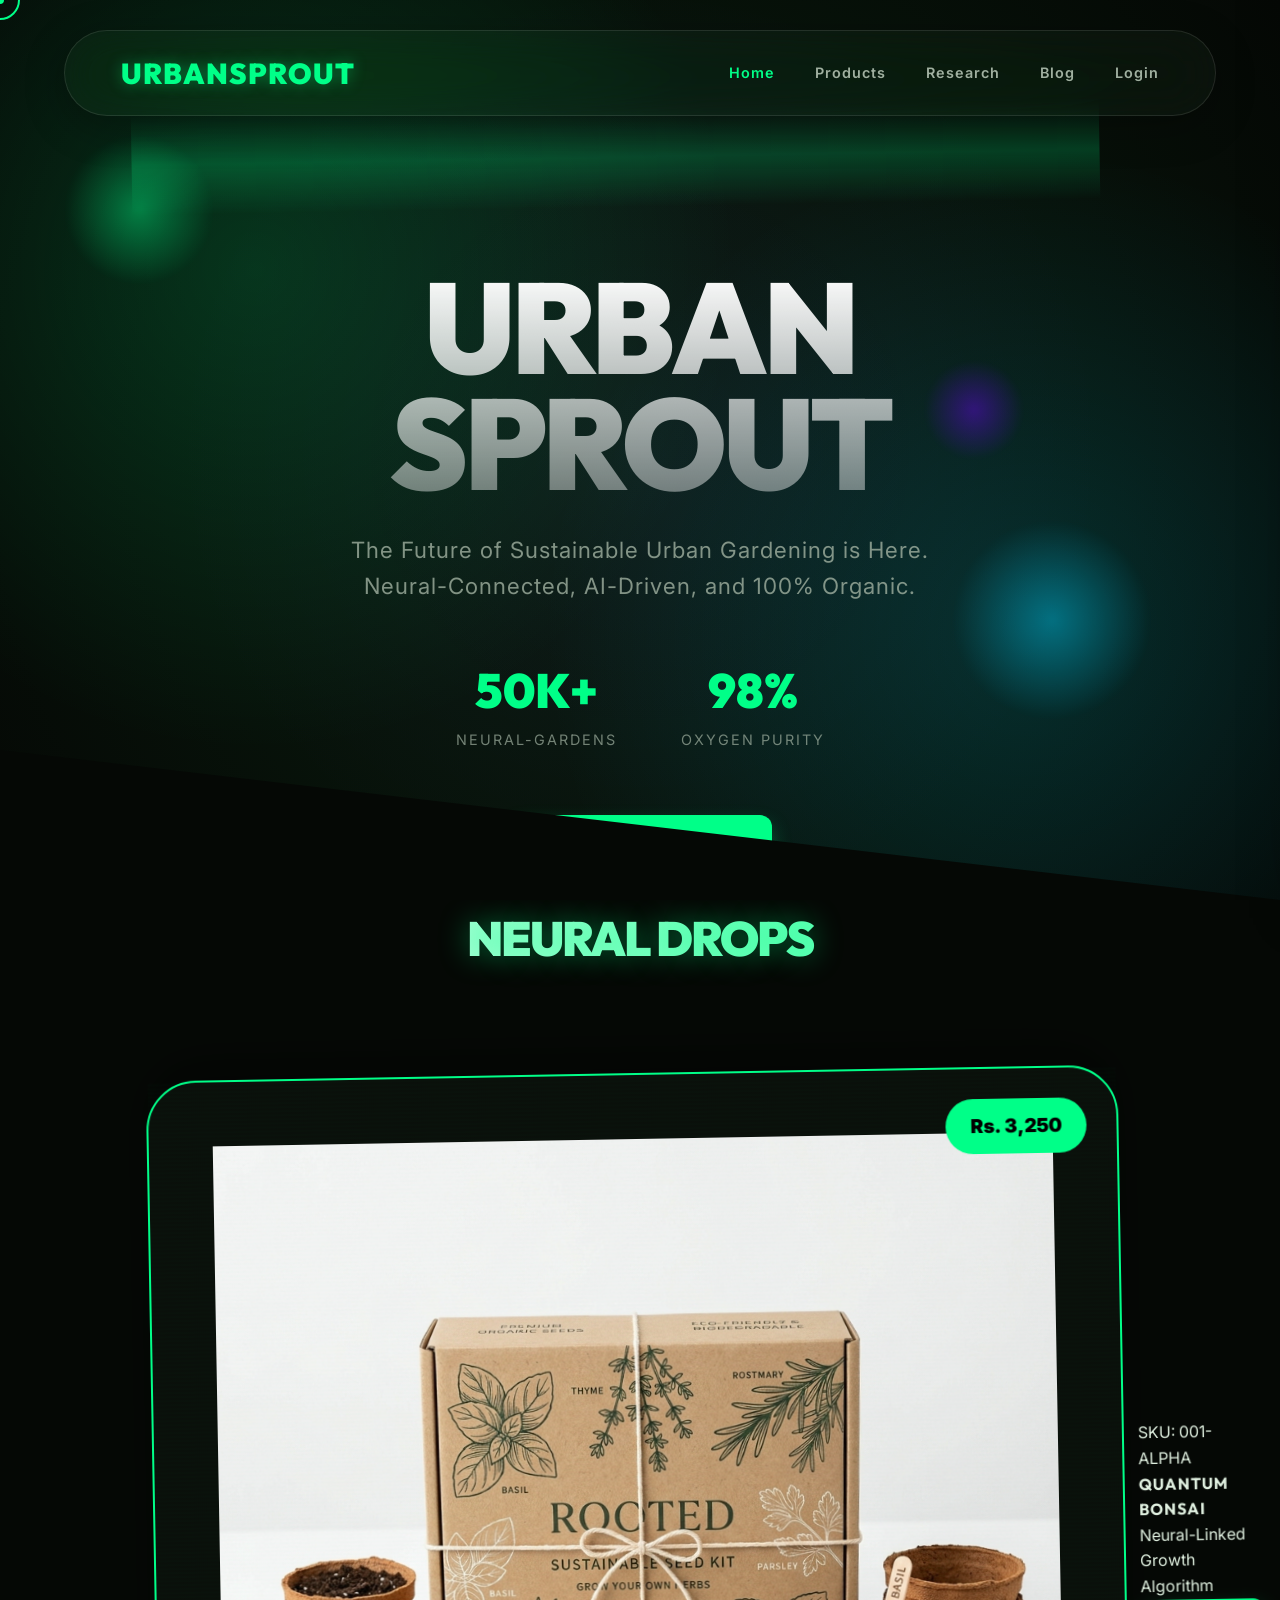
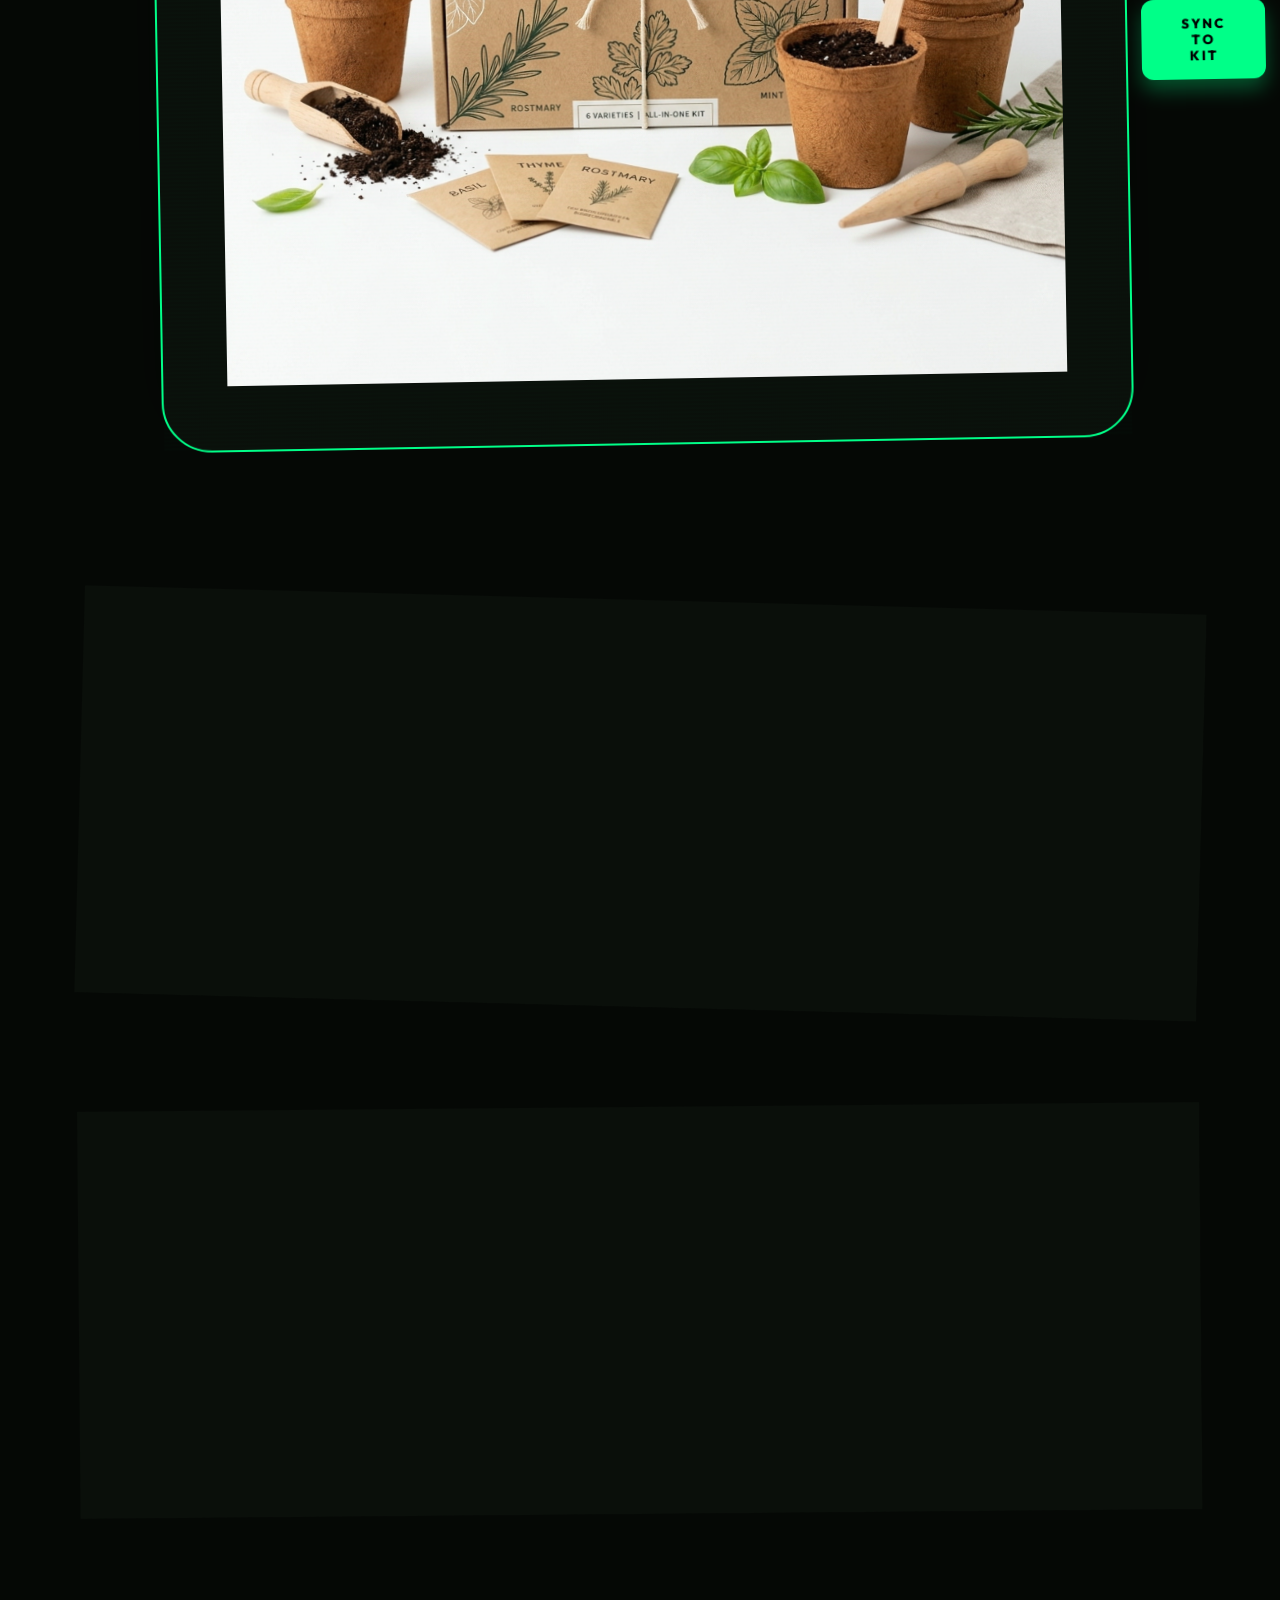
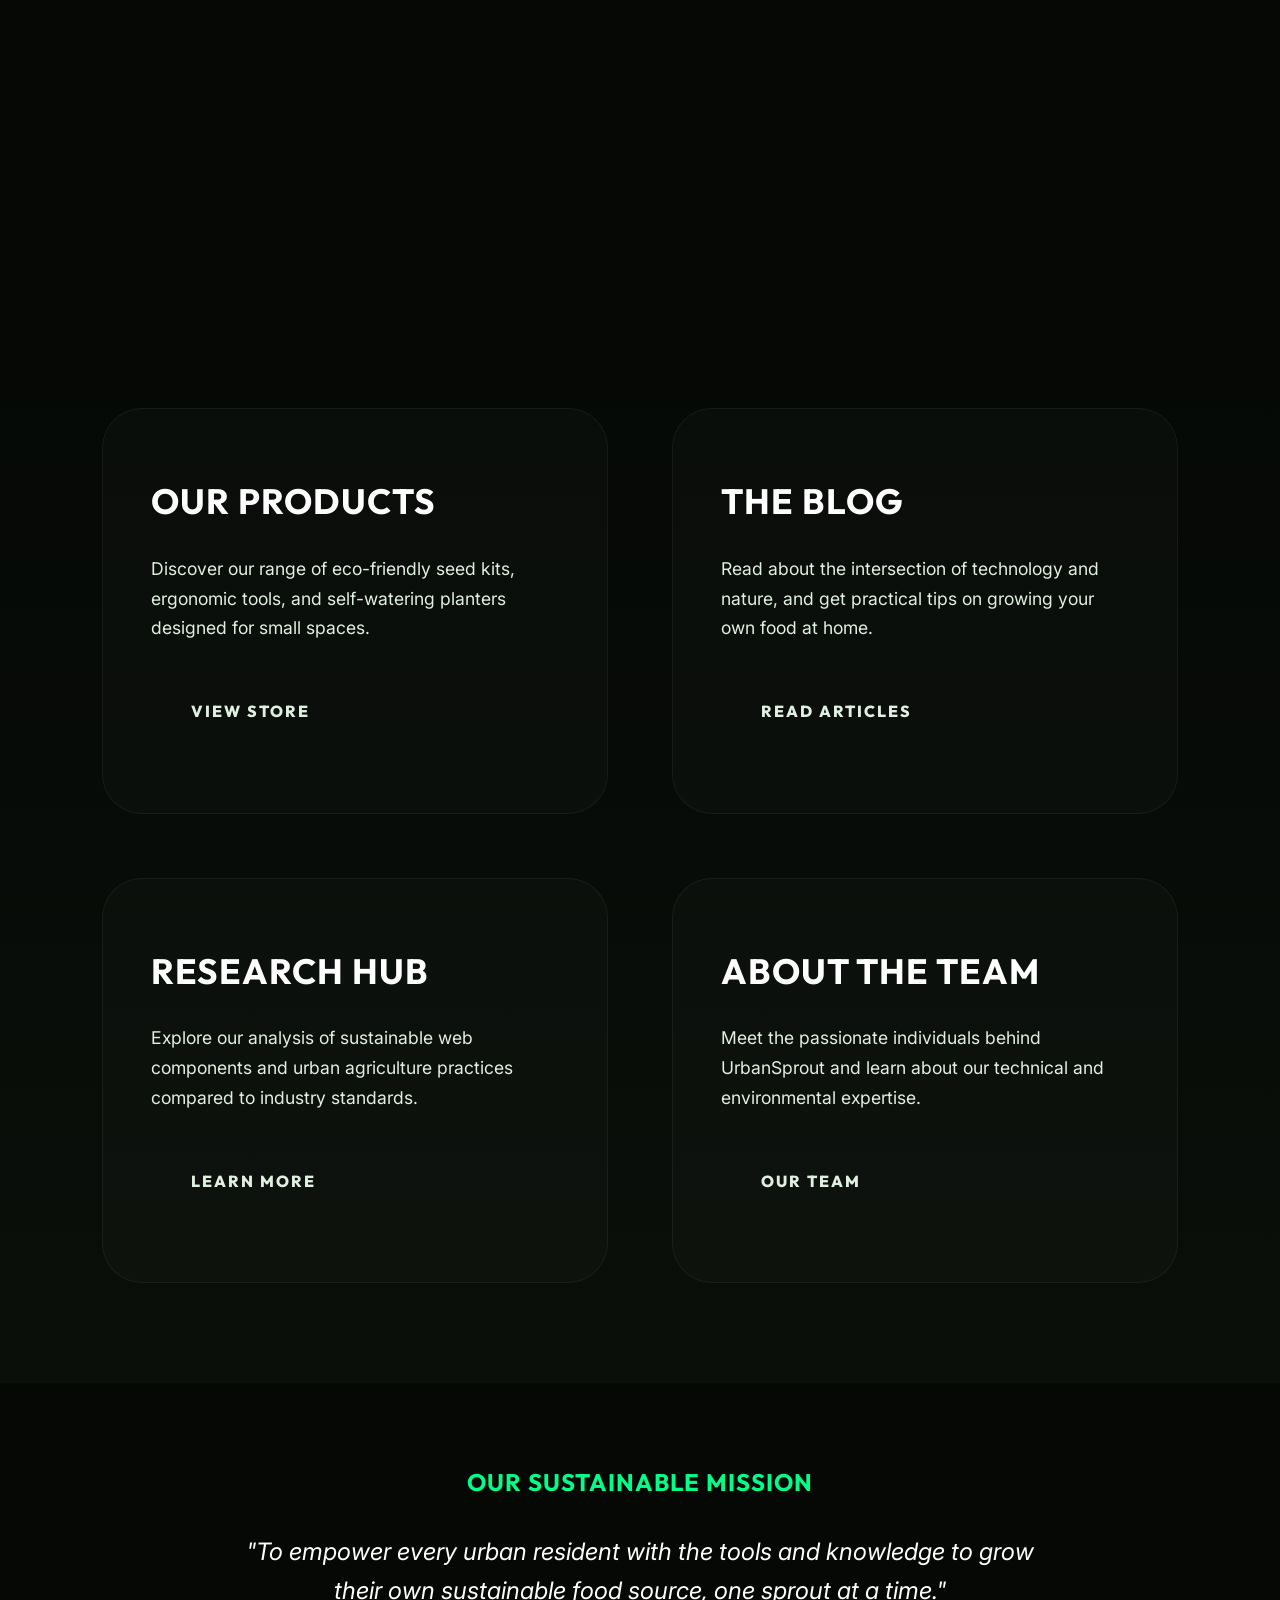
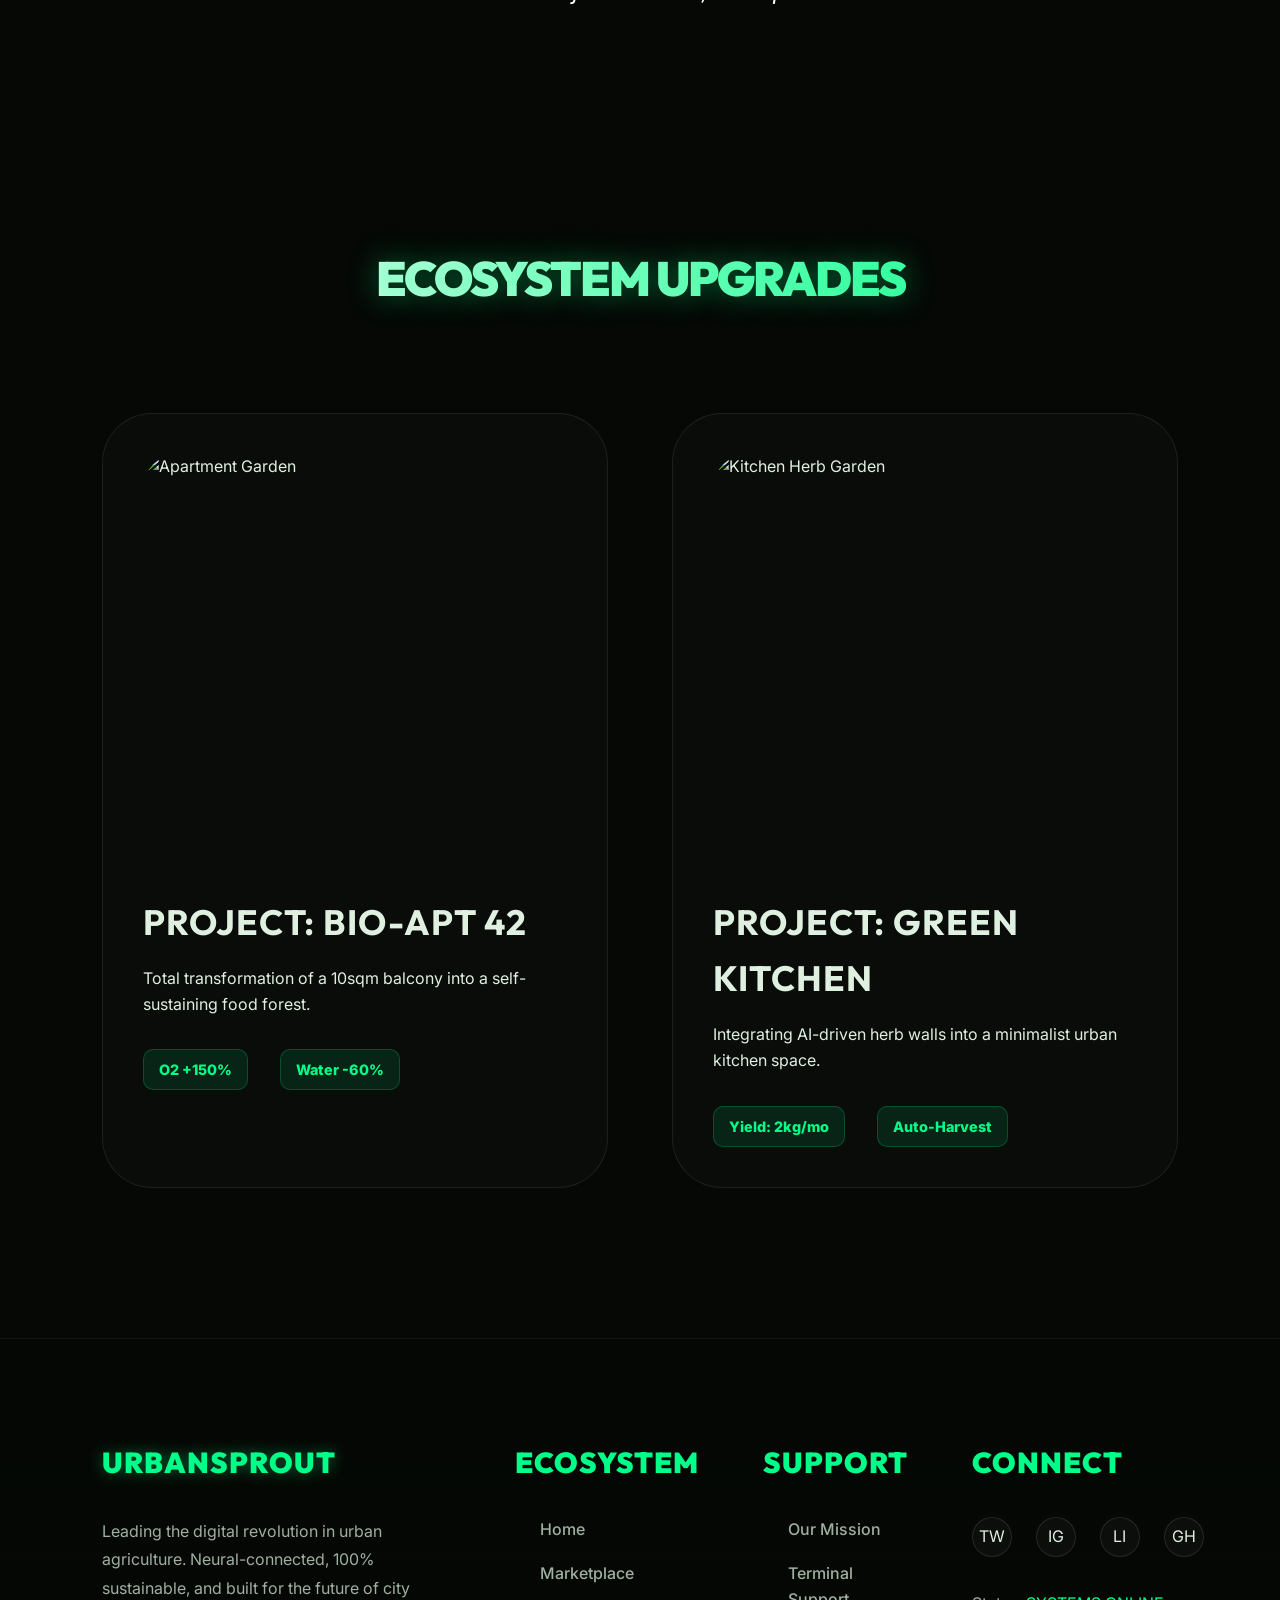
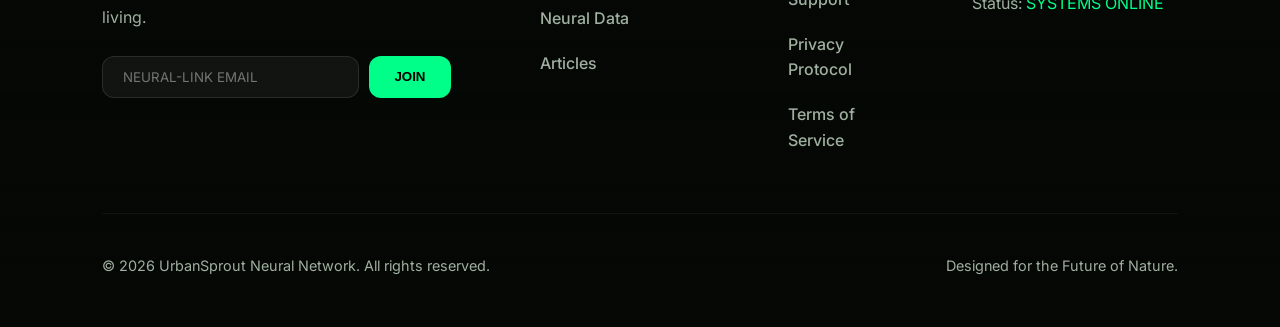
==== commit d59d4e2f: "🏁 Global Finale: Slim Liquid Navbar & Amazing High-Fidelity Cyber-Footers across Ecosystem" ====
--- a/index.html
+++ b/index.html
@@ -188,27 +188,47 @@
     </section>
 
     <footer>
-        <div class="footer-content">
-            <div class="footer-section">
-                <h3>UrbanSprout</h3>
-                <p>Cultivating sustainability in the concrete jungle.</p>
-            </div>
-            <div class="footer-section">
-                <h3>Quick Links</h3>
-                <ul style="list-style: none;">
-                    <li><a href="index.html" style="color: white; text-decoration: none;">Home</a></li>
-                    <li><a href="products.html" style="color: white; text-decoration: none;">Products</a></li>
-                    <li><a href="blog.html" style="color: white; text-decoration: none;">Blog</a></li>
-                </ul>
-            </div>
-            <div class="footer-section">
-                <h3>Contact Info</h3>
-                <p>Email: hello@urbansprout.com</p>
-                <p>Phone: +1 234 567 890</p>
+        <div class="footer-grid">
+            <div class="footer-section">
+                <h3 class="logo">UrbanSprout</h3>
+                <p>Leading the digital revolution in urban agriculture. Neural-connected, 100% sustainable, and built for the future of city living.</p>
+                <div class="newsletter-form">
+                    <input type="email" placeholder="NEURAL-LINK EMAIL">
+                    <button>JOIN</button>
+                </div>
+            </div>
+            <div class="footer-section">
+                <h3>Ecosystem</h3>
+                <div class="footer-links">
+                    <a href="index.html">Home</a>
+                    <a href="products.html">Marketplace</a>
+                    <a href="research.html">Neural Data</a>
+                    <a href="blog.html">Articles</a>
+                </div>
+            </div>
+            <div class="footer-section">
+                <h3>Support</h3>
+                <div class="footer-links">
+                    <a href="about.html">Our Mission</a>
+                    <a href="contact.html">Terminal Support</a>
+                    <a href="#">Privacy Protocol</a>
+                    <a href="#">Terms of Service</a>
+                </div>
+            </div>
+            <div class="footer-section">
+                <h3>Connect</h3>
+                <div class="social-links">
+                    <a href="#">TW</a>
+                    <a href="#">IG</a>
+                    <a href="#">LI</a>
+                    <a href="#">GH</a>
+                </div>
+                <p style="margin-top: 2rem;">Status: <span style="color: var(--primary-color);">SYSTEMS ONLINE</span></p>
             </div>
         </div>
         <div class="footer-bottom">
-            <p>&copy; 2026 UrbanSprout Project. Designed by Students.</p>
+            <p>&copy; 2026 UrbanSprout Neural Network. All rights reserved.</p>
+            <p>Designed for the Future of Nature.</p>
         </div>
     </footer>
 
--- a/css/style.css
+++ b/css/style.css
@@ -117,21 +117,21 @@
     background: #fff;
 }
 
-/* --- iOS 26 Glassy Pill Navbar --- */
+/* --- iOS 26: Smooth-Shrink Glassy Pill --- */
 header {
     position: fixed;
     top: 30px;
     left: 50%;
-    transform: translateX(-50%); /* Flat - no tilt */
+    transform: translateX(-50%);
     width: 90%;
     max-width: 1200px;
     z-index: 1000;
-    transition: all 0.5s cubic-bezier(0.16, 1, 0.3, 1);
+    transition: all 0.8s cubic-bezier(0.16, 1, 0.3, 1); /* Ultra-smooth liquid transition */
 }
 
 header.scrolled {
     top: 15px;
-    width: 85%;
+    width: 70%; /* More significant shrink */
 }
 
 nav {
@@ -139,16 +139,155 @@
     backdrop-filter: blur(25px) saturate(180%);
     border: 1px solid rgba(255, 255, 255, 0.1);
     border-radius: 100px;
-    padding: 1rem 3rem;
+    padding: 1.2rem 3.5rem;
     display: flex;
     justify-content: space-between;
     align-items: center;
     box-shadow: 0 10px 40px rgba(0, 0, 0, 0.3);
+    transition: all 0.8s cubic-bezier(0.16, 1, 0.3, 1);
 }
 
 header.scrolled nav {
-    padding: 0.8rem 2.5rem;
-    background: rgba(5, 8, 5, 0.8);
+    padding: 0.5rem 2rem; /* Even slimmer height */
+    background: rgba(5, 8, 5, 0.9);
+    border-color: rgba(0, 255, 136, 0.3);
+    box-shadow: 0 5px 25px rgba(0, 255, 136, 0.15);
+}
+
+/* --- Amazing Cyber-Footer --- */
+footer {
+    background: linear-gradient(180deg, transparent 0%, #050805 100%);
+    padding: 100px 8% 50px;
+    border-top: 1px solid rgba(255, 255, 255, 0.05);
+    position: relative;
+    overflow: hidden;
+}
+
+.footer-grid {
+    display: grid;
+    grid-template-columns: 2fr 1fr 1fr 1.5fr;
+    gap: 4rem;
+    margin-bottom: 60px;
+}
+
+.footer-section h3 {
+    font-size: 1.8rem;
+    color: var(--primary-color);
+    margin-bottom: 2rem;
+    font-weight: 900;
+}
+
+.footer-section p {
+    color: var(--text-muted);
+    font-size: 1rem;
+    line-height: 1.8;
+}
+
+.footer-links {
+    display: flex;
+    flex-direction: column;
+    gap: 1.2rem;
+}
+
+.footer-links a {
+    color: var(--text-muted);
+    font-weight: 500;
+    transition: all 0.3s ease;
+    display: flex;
+    align-items: center;
+    gap: 10px;
+}
+
+.footer-links a:hover {
+    color: var(--primary-color);
+    transform: translateX(10px);
+}
+
+.footer-links a::before {
+    content: '→';
+    font-weight: 900;
+    opacity: 0;
+    transition: 0.3s;
+}
+
+.footer-links a:hover::before {
+    opacity: 1;
+}
+
+.newsletter-form {
+    display: flex;
+    gap: 10px;
+    margin-top: 1.5rem;
+}
+
+.newsletter-form input {
+    background: rgba(255, 255, 255, 0.05);
+    border: 1px solid rgba(255, 255, 255, 0.1);
+    padding: 12px 20px;
+    border-radius: 12px;
+    color: #fff;
+    flex-grow: 1;
+    font-family: 'Inter', sans-serif;
+}
+
+.newsletter-form button {
+    background: var(--primary-color);
+    border: none;
+    padding: 12px 25px;
+    border-radius: 12px;
+    font-weight: 800;
+    cursor: pointer;
+    transition: 0.3s;
+}
+
+.footer-bottom {
+    padding-top: 40px;
+    border-top: 1px solid rgba(255, 255, 255, 0.05);
+    display: flex;
+    justify-content: space-between;
+    align-items: center;
+    color: var(--text-muted);
+    font-size: 0.9rem;
+}
+
+.social-links {
+    display: flex;
+    gap: 1.5rem;
+}
+
+.social-links a {
+    width: 40px;
+    height: 40px;
+    background: rgba(255, 255, 255, 0.03);
+    border-radius: 50%;
+    display: flex;
+    align-items: center;
+    justify-content: center;
+    border: 1px solid rgba(255, 255, 255, 0.1);
+    transition: 0.4s;
+}
+
+.social-links a:hover {
+    background: var(--primary-color);
+    color: #000;
+    transform: translateY(-5px) rotate(10deg);
+}
+
+@media (max-width: 1000px) {
+    .footer-grid {
+        grid-template-columns: 1fr 1fr;
+    }
+}
+
+@media (max-width: 600px) {
+    .footer-grid {
+        grid-template-columns: 1fr;
+    }
+    .footer-bottom {
+        flex-direction: column;
+        gap: 20px;
+        text-align: center;
+    }
 }
 
 .logo {
@@ -156,11 +295,21 @@
     font-weight: 900;
     color: var(--primary-color);
     text-shadow: 0 0 15px rgba(0, 255, 136, 0.4);
+    transition: all 0.8s ease;
+}
+
+header.scrolled .logo {
+    font-size: 1.4rem;
 }
 
 .nav-links {
     display: flex;
     gap: 2.5rem;
+    transition: all 0.8s ease;
+}
+
+header.scrolled .nav-links {
+    gap: 1.8rem;
 }
 
 .nav-links a {
--- a/css/index.css
+++ b/css/index.css
@@ -146,13 +146,15 @@
 
 /* --- Immersive Hero Mesh --- */
 .hero {
-    position: relative;
-    height: 110vh;
+    height: 100vh;
+    width: 100%;
     display: flex;
     align-items: center;
     justify-content: center;
+    position: relative;
     overflow: hidden;
-    background: #050805;
+    padding-top: 250px; /* Massive space for Dynamic Island */
+    background: radial-gradient(circle at center, #0a1f10 0%, #050805 100%);
 }
 
 .hero::before {
@@ -254,73 +256,49 @@
     margin-bottom: 2.5rem;
 }
 
-/* --- Neural Stack Grid --- */
+/* --- Neural Stack: Sticky Cartoon Stacking --- */
 .neural-stack {
     display: flex;
     flex-direction: column;
-    gap: 4rem;
-    max-width: 1000px;
+    gap: 0; 
+    max-width: 1100px;
     margin: 0 auto;
-    padding: 0 5%;
+    padding: 0 5% 150px;
 }
 
 .neural-card {
-    background: rgba(255, 255, 255, 0.02);
-    border: 1px solid rgba(255, 255, 255, 0.08);
-    backdrop-filter: blur(30px);
-    border-radius: 40px;
-    padding: 3rem;
+    position: sticky;
+    top: 150px; 
+    background: rgba(10, 15, 10, 0.98);
+    border: 2px solid var(--primary-color);
+    backdrop-filter: blur(40px);
+    border-radius: 50px;
+    padding: 4rem;
     display: flex;
     align-items: center;
-    gap: 4rem;
-    position: relative;
-    overflow: hidden;
-    transition: all 0.7s cubic-bezier(0.16, 1, 0.3, 1);
-}
+    gap: 5rem;
+    margin-bottom: 250px; 
+    box-shadow: 0 -20px 50px rgba(0, 0, 0, 0.5);
+    transition: transform 0.5s cubic-bezier(0.175, 0.885, 0.32, 1.275);
+}
+
+.neural-card:nth-child(1) { transform: rotate(-1deg); }
+.neural-card:nth-child(2) { transform: rotate(1.5deg); top: 170px; }
+.neural-card:nth-child(3) { transform: rotate(-0.5deg); top: 190px; }
 
 .neural-card:hover {
-    background: rgba(255, 255, 255, 0.05);
-    border-color: var(--primary-color);
-    transform: translateX(20px) scale(1.02);
-    box-shadow: 0 40px 100px rgba(0,0,0,0.6), 0 0 30px rgba(0, 255, 136, 0.1);
-}
-
-.neural-card img {
-    width: 300px;
-    height: 300px;
-    object-fit: cover;
-    border-radius: 30px;
-    transition: transform 0.8s ease;
-}
-
-.neural-card:hover img {
-    transform: scale(1.1) rotate(-5deg);
-}
-
-.neural-content {
-    flex-grow: 1;
-}
-
-.neural-id {
-    font-size: 0.7rem;
-    font-weight: 900;
-    color: var(--primary-color);
-    letter-spacing: 4px;
-    margin-bottom: 1rem;
-    display: block;
-    opacity: 0.6;
-}
-
-.neural-content h4 {
-    font-size: 2.8rem;
-    margin-bottom: 1rem;
-    font-family: 'Outfit', sans-serif;
-}
-
-.neural-content p {
-    font-size: 1.1rem;
-    color: var(--text-muted);
-    margin-bottom: 2.5rem;
+    transform: scale(1.02) rotate(0deg);
+    z-index: 100;
+}
+
+.section-title {
+    font-size: 6rem;
+    font-weight: 900;
+    margin-bottom: 6rem;
+    text-align: center;
+    color: var(--primary-color); /* Green Theme */
+    text-shadow: 0 0 30px var(--primary-color-dim);
+    letter-spacing: -2px;
 }
 
 /* Holographic Layers */
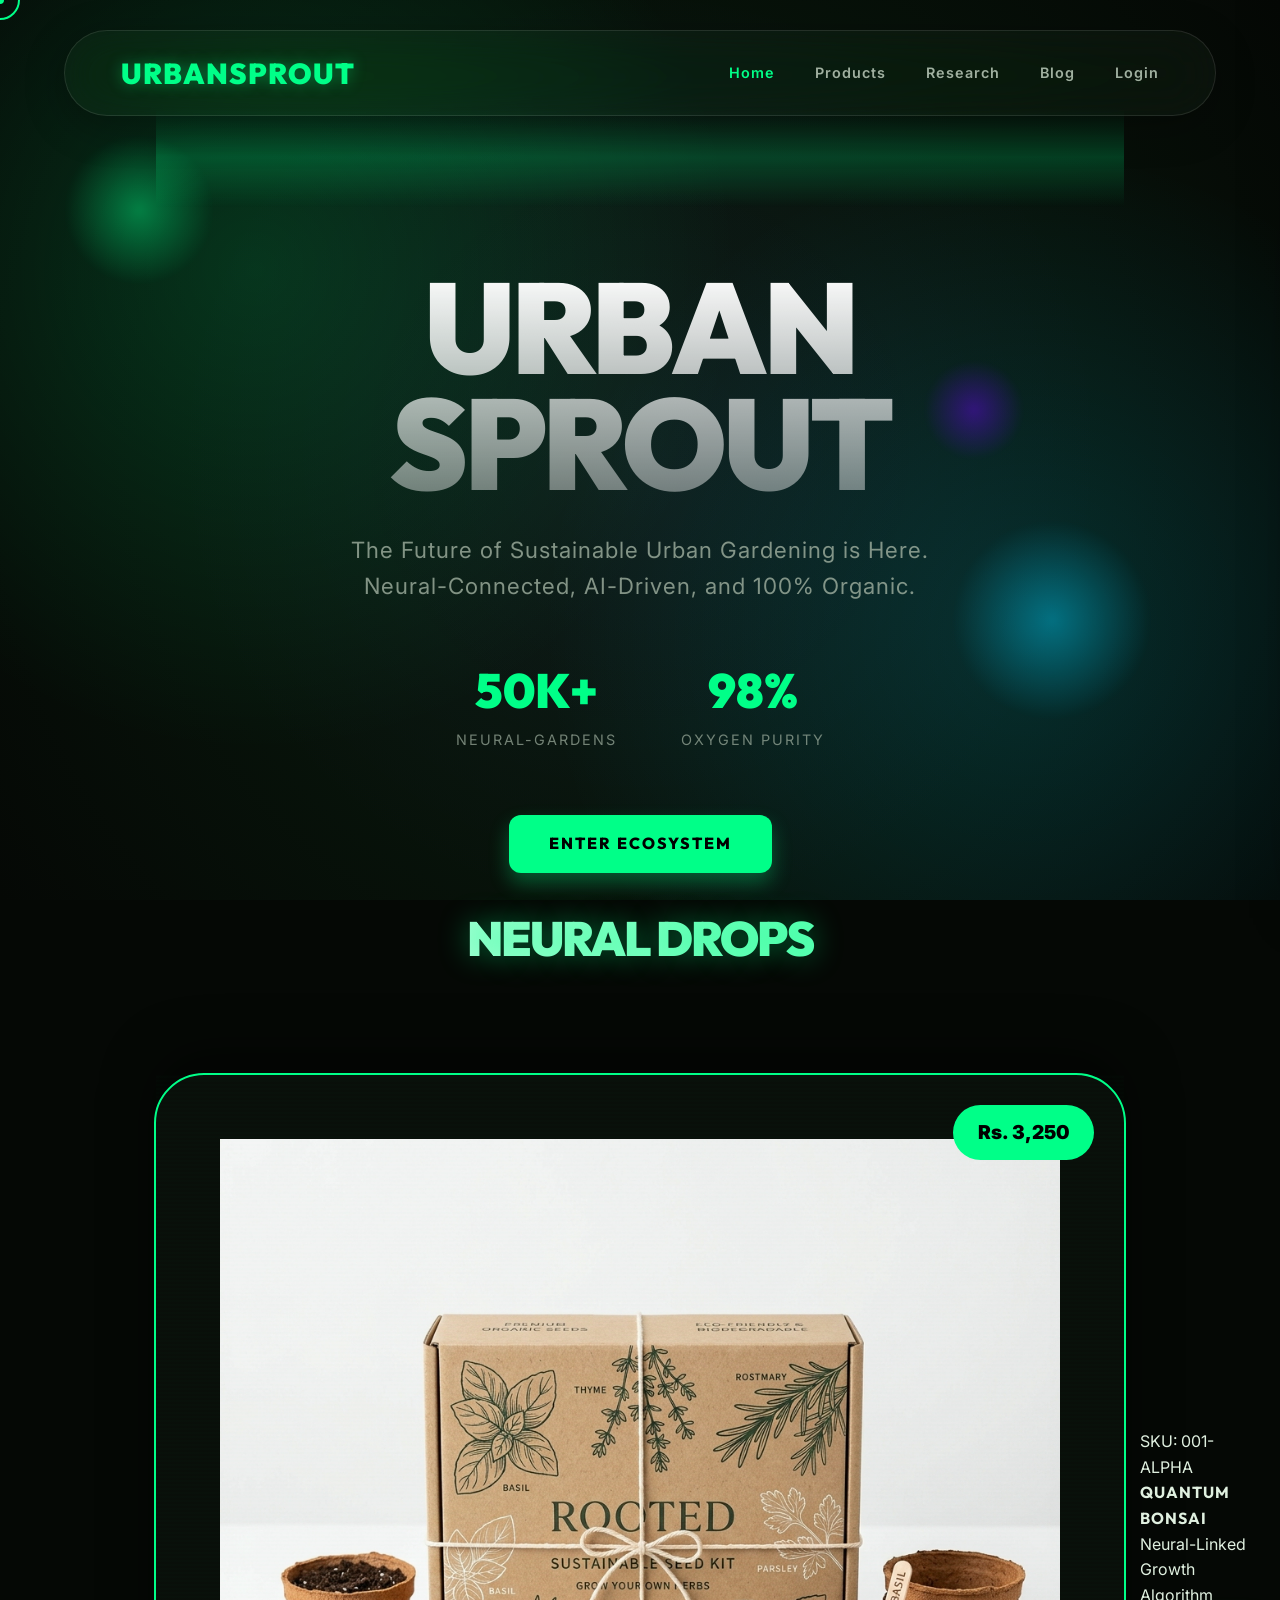
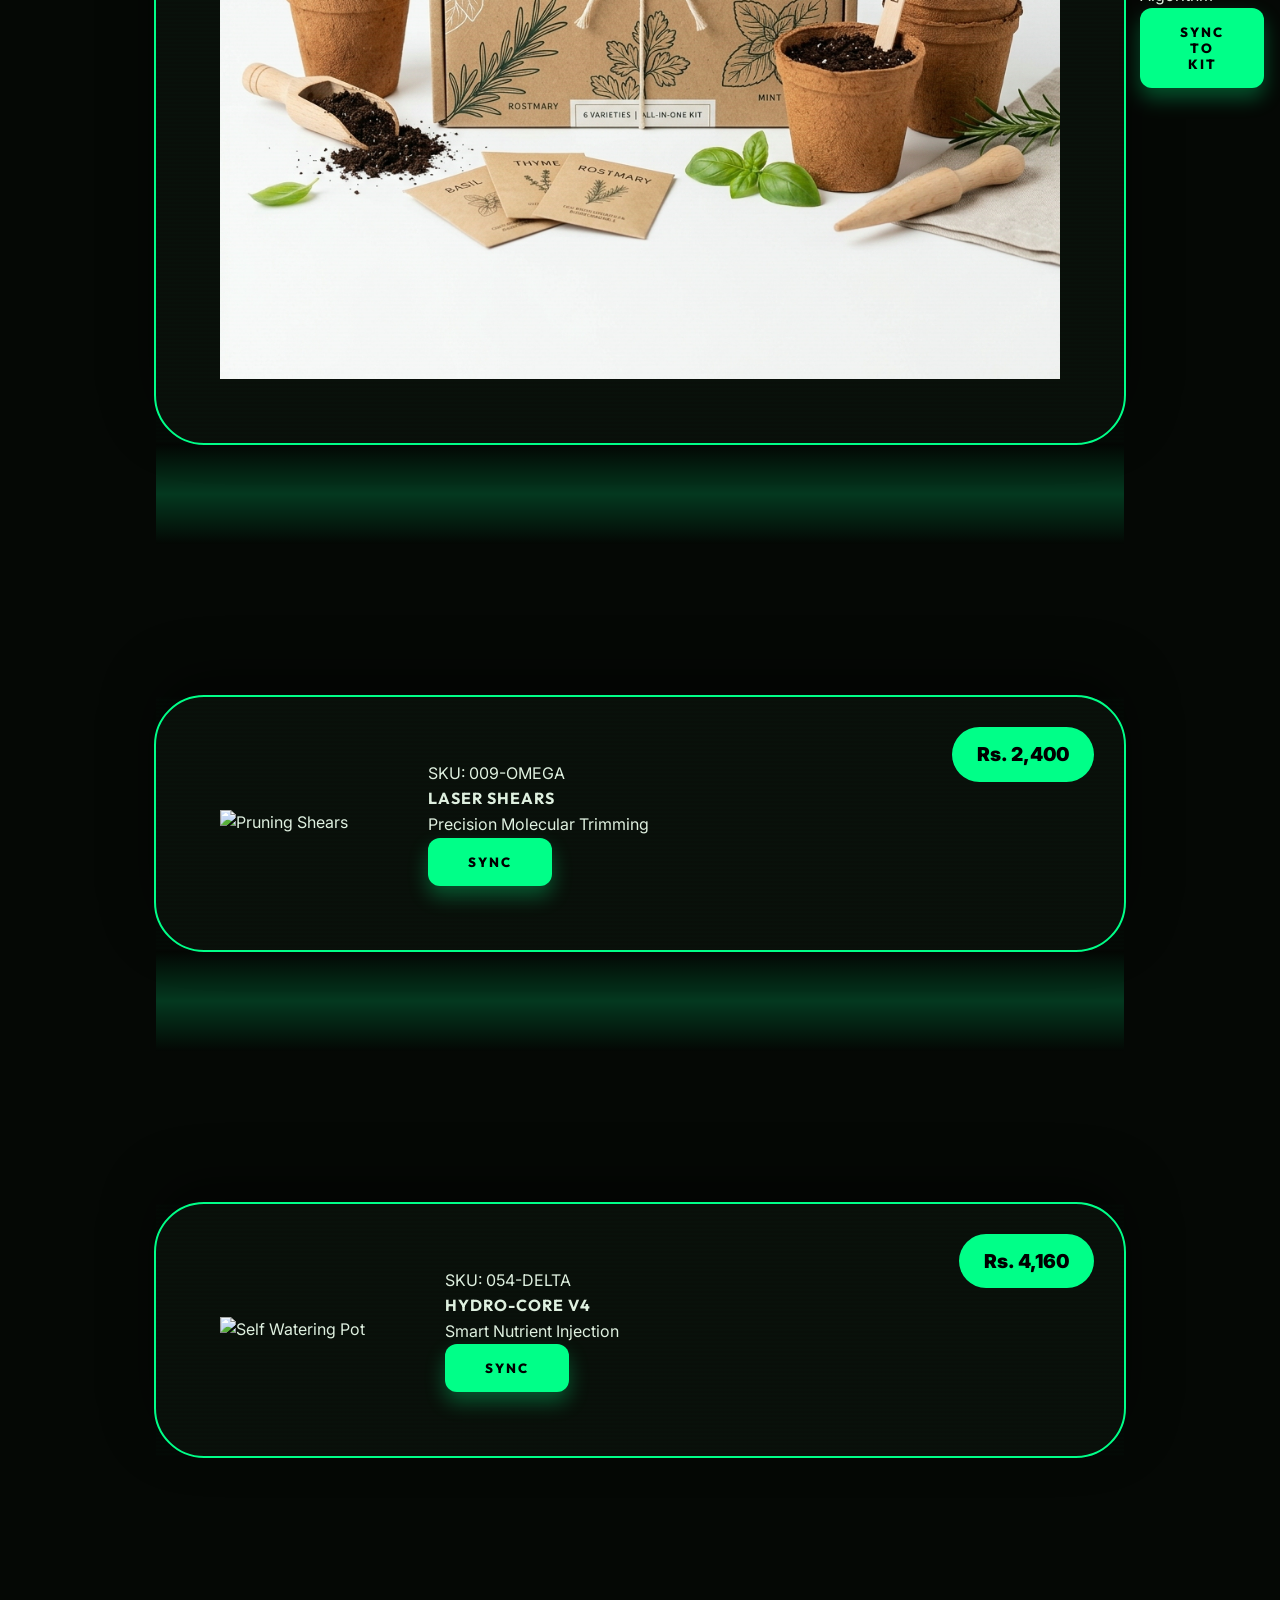
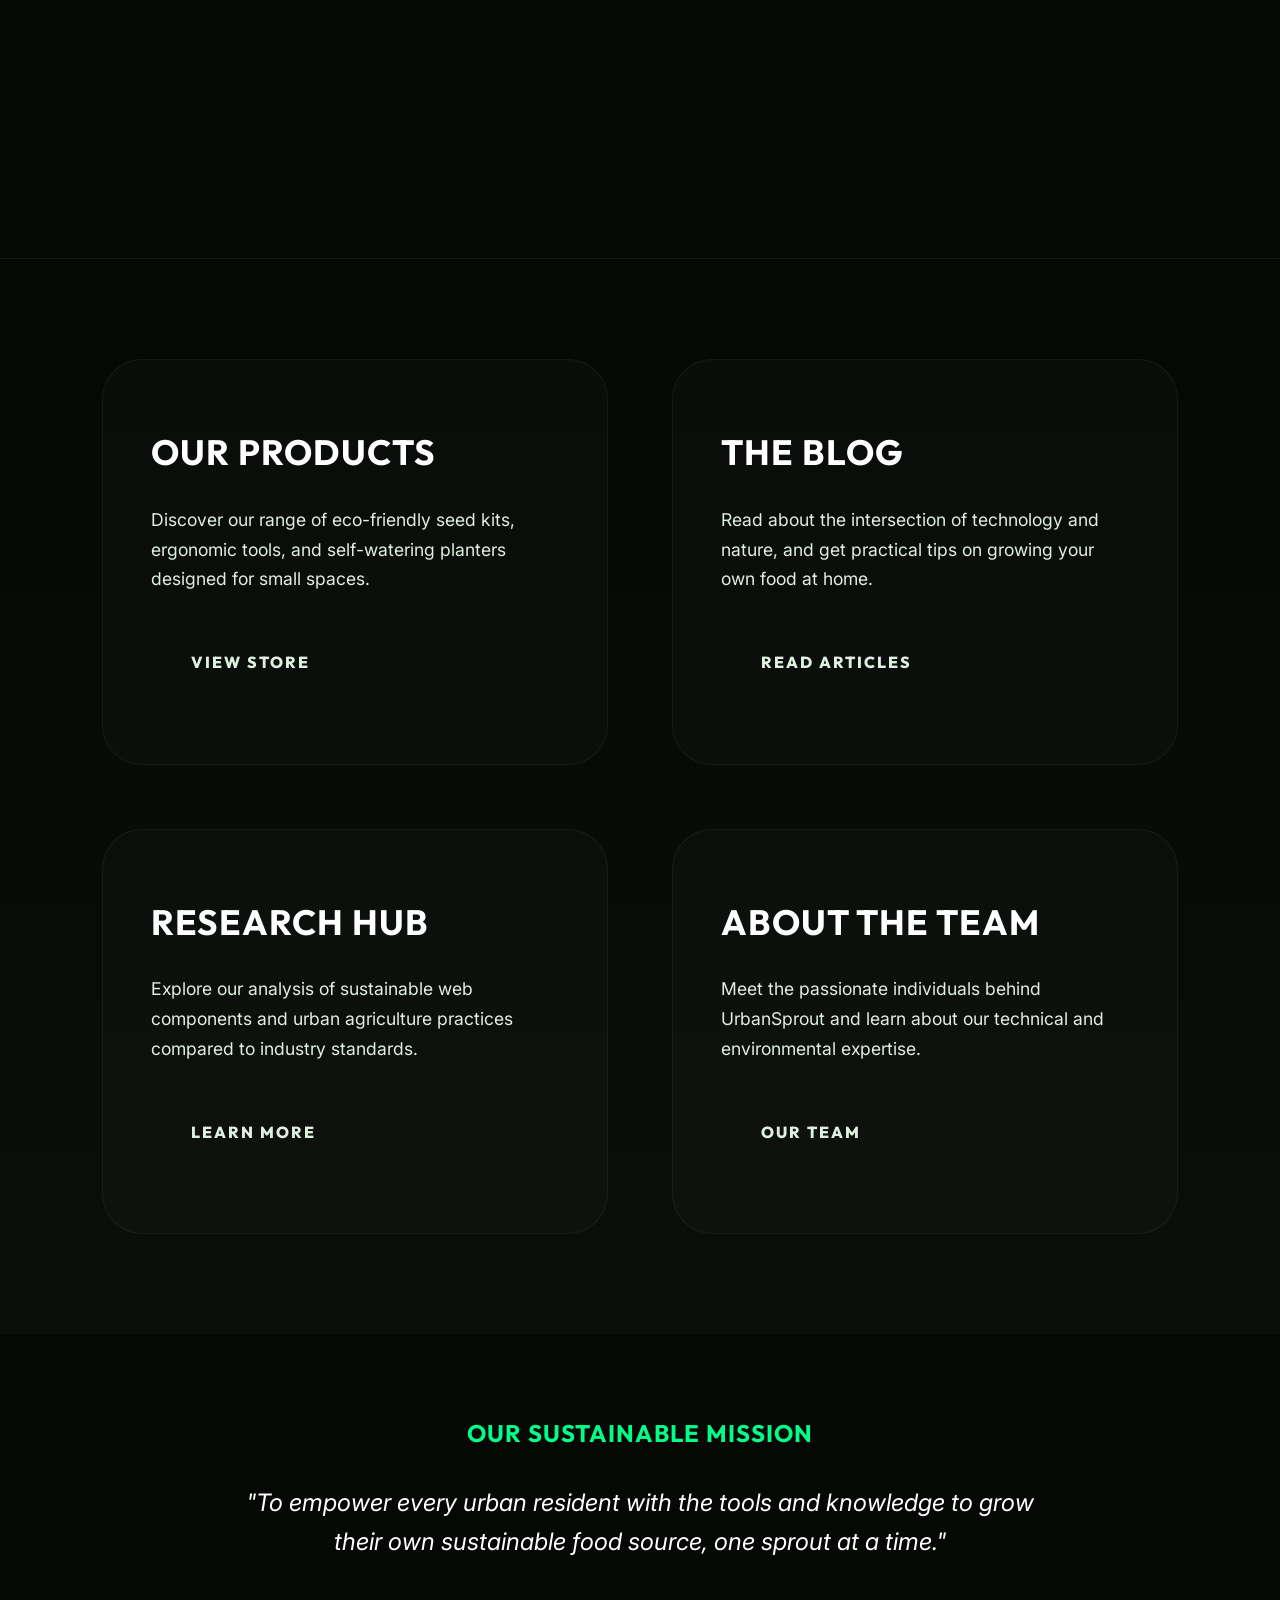
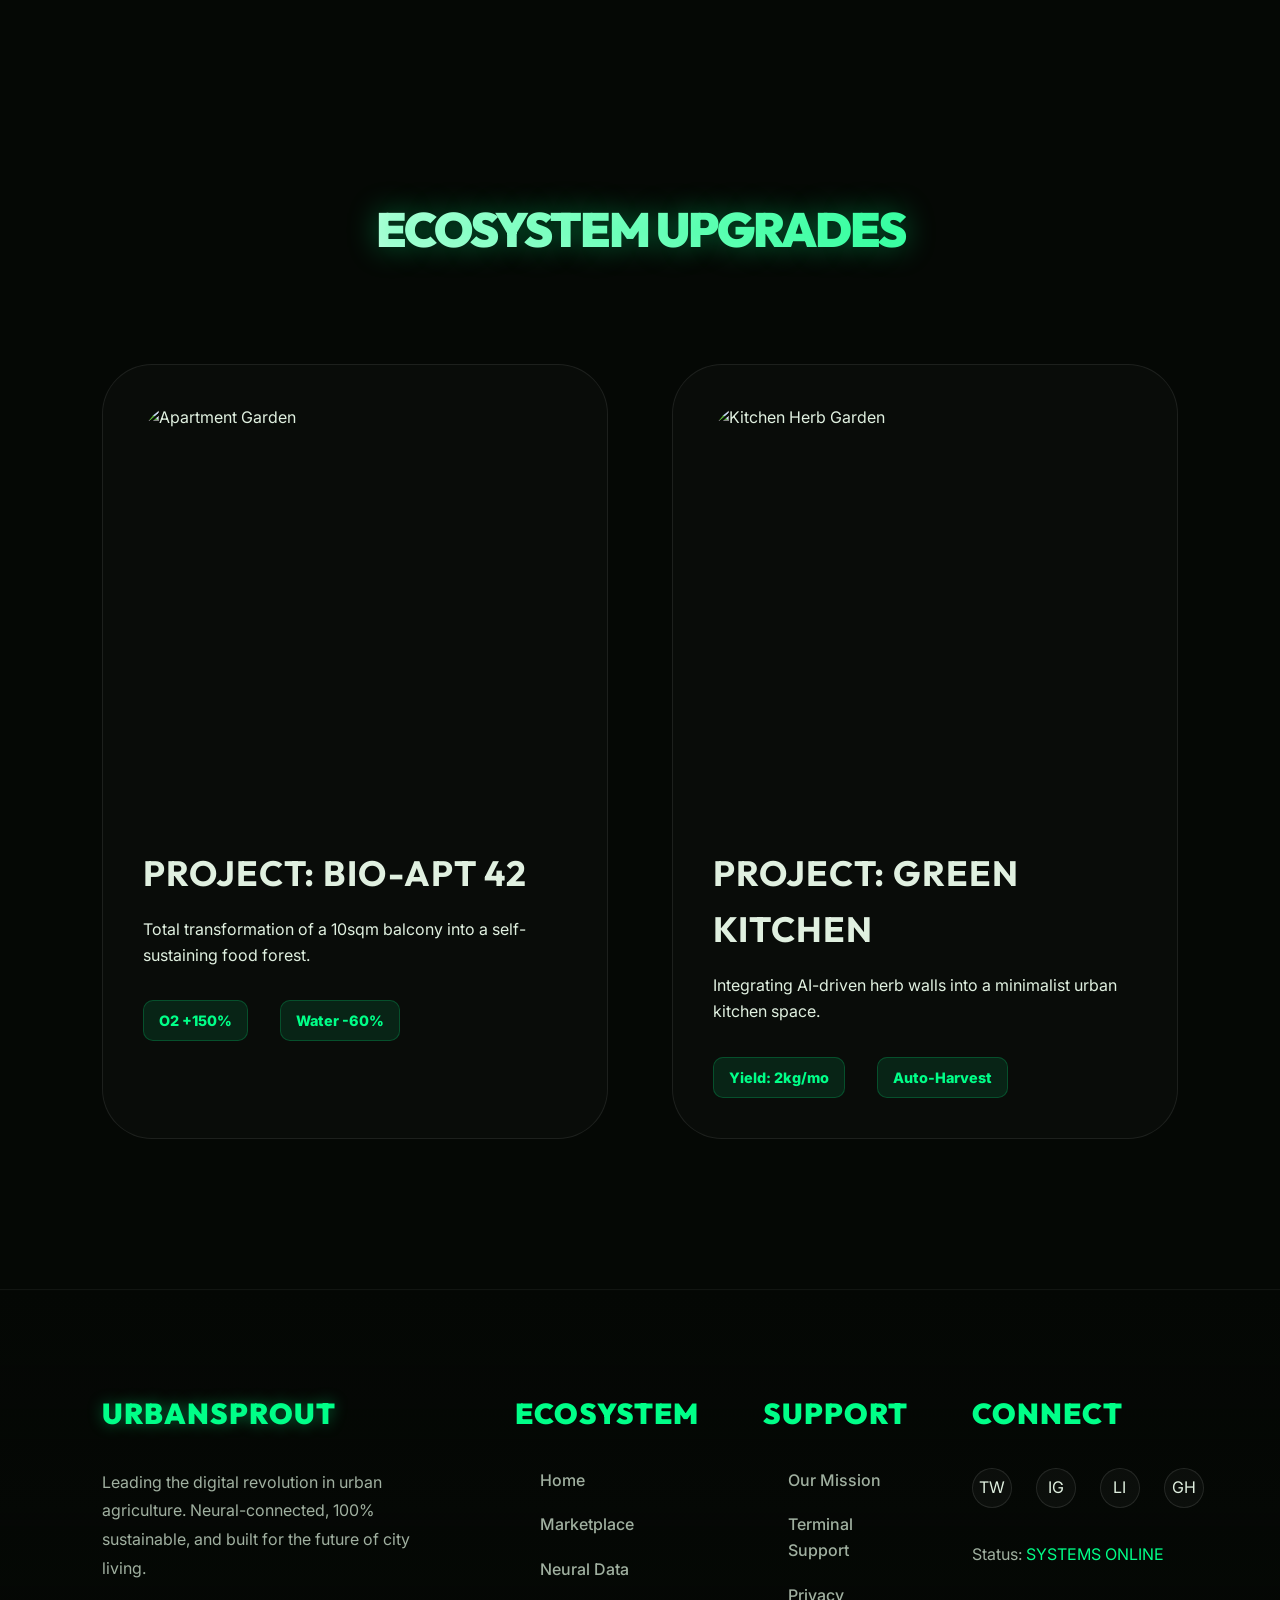
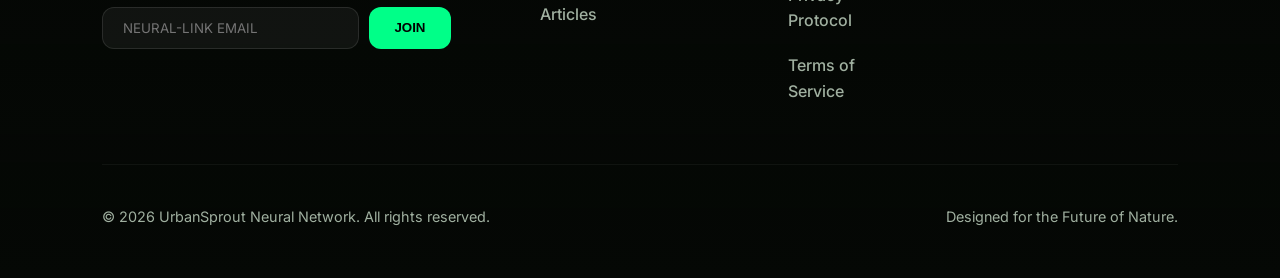
==== commit 2e277b6a: "📏 Architecture: Straightened all Section Dividers & Neural Card Rotations for a structured, premium " ====
--- a/index.html
+++ b/index.html
@@ -55,8 +55,6 @@
         </div>
     </section>
 
-    <div class="slant-divider"></div>
-
     <!-- Section: New Arrivals Neural Stack -->
     <section class="new-arrivals-section">
         <h2 class="section-title shimmer-text">Neural Drops</h2>
--- a/css/style.css
+++ b/css/style.css
@@ -130,8 +130,8 @@
 }
 
 header.scrolled {
-    top: 15px;
-    width: 70%; /* More significant shrink */
+    top: 10px;
+    width: 60%; /* Even more compact width */
 }
 
 nav {
@@ -145,13 +145,19 @@
     align-items: center;
     box-shadow: 0 10px 40px rgba(0, 0, 0, 0.3);
     transition: all 0.8s cubic-bezier(0.16, 1, 0.3, 1);
+    position: relative;
+}
+
+header:hover nav {
+    border-color: var(--primary-color);
+    box-shadow: 0 0 30px var(--primary-color-dim), inset 0 0 15px var(--primary-color-dim);
 }
 
 header.scrolled nav {
-    padding: 0.5rem 2rem; /* Even slimmer height */
-    background: rgba(5, 8, 5, 0.9);
-    border-color: rgba(0, 255, 136, 0.3);
-    box-shadow: 0 5px 25px rgba(0, 255, 136, 0.15);
+    padding: 0.4rem 1.5rem; /* Ultra-slim height */
+    background: rgba(5, 8, 5, 0.95);
+    border-color: rgba(0, 255, 136, 0.4);
+    box-shadow: 0 5px 30px rgba(0, 255, 136, 0.2);
 }
 
 /* --- Amazing Cyber-Footer --- */
@@ -309,7 +315,7 @@
 }
 
 header.scrolled .nav-links {
-    gap: 1.8rem;
+    gap: 1.2rem;
 }
 
 .nav-links a {
@@ -317,6 +323,25 @@
     font-size: 0.9rem;
     color: var(--text-muted);
     letter-spacing: 1px;
+    position: relative;
+    padding: 5px 0;
+}
+
+.nav-links a::after {
+    content: '';
+    position: absolute;
+    bottom: 0;
+    left: 50%;
+    width: 0;
+    height: 2px;
+    background: var(--primary-color);
+    transition: all 0.4s cubic-bezier(0.16, 1, 0.3, 1);
+    box-shadow: 0 0 10px var(--primary-color);
+}
+
+.nav-links a:hover::after {
+    width: 100%;
+    left: 0;
 }
 
 .nav-links a:hover {
--- a/css/index.css
+++ b/css/index.css
@@ -208,23 +208,14 @@
     opacity: 0.8;
 }
 
-/* --- Section Dividers (Amazing Slants) --- */
-.slant-divider {
-    height: 150px;
-    background: var(--bg-dark);
-    clip-path: polygon(0 0, 100% 100%, 100% 100%, 0 100%);
-    margin-top: -150px;
-    position: relative;
-    z-index: 5;
-}
-
-/* --- Interactive Previews --- */
+/* --- Standard Section Transitions --- */
 .page-previews {
     display: grid;
     grid-template-columns: repeat(auto-fit, minmax(350px, 1fr));
     gap: 4rem;
-    padding: 150px 8% 100px;
+    padding: 100px 8%;
     background: linear-gradient(180deg, #050805 0%, #0a0f0a 100%);
+    border-top: 1px solid rgba(255, 255, 255, 0.05);
 }
 
 .preview-card {
@@ -282,9 +273,9 @@
     transition: transform 0.5s cubic-bezier(0.175, 0.885, 0.32, 1.275);
 }
 
-.neural-card:nth-child(1) { transform: rotate(-1deg); }
-.neural-card:nth-child(2) { transform: rotate(1.5deg); top: 170px; }
-.neural-card:nth-child(3) { transform: rotate(-0.5deg); top: 190px; }
+.neural-card:nth-child(1) { top: 150px; }
+.neural-card:nth-child(2) { top: 170px; }
+.neural-card:nth-child(3) { top: 190px; }
 
 .neural-card:hover {
     transform: scale(1.02) rotate(0deg);
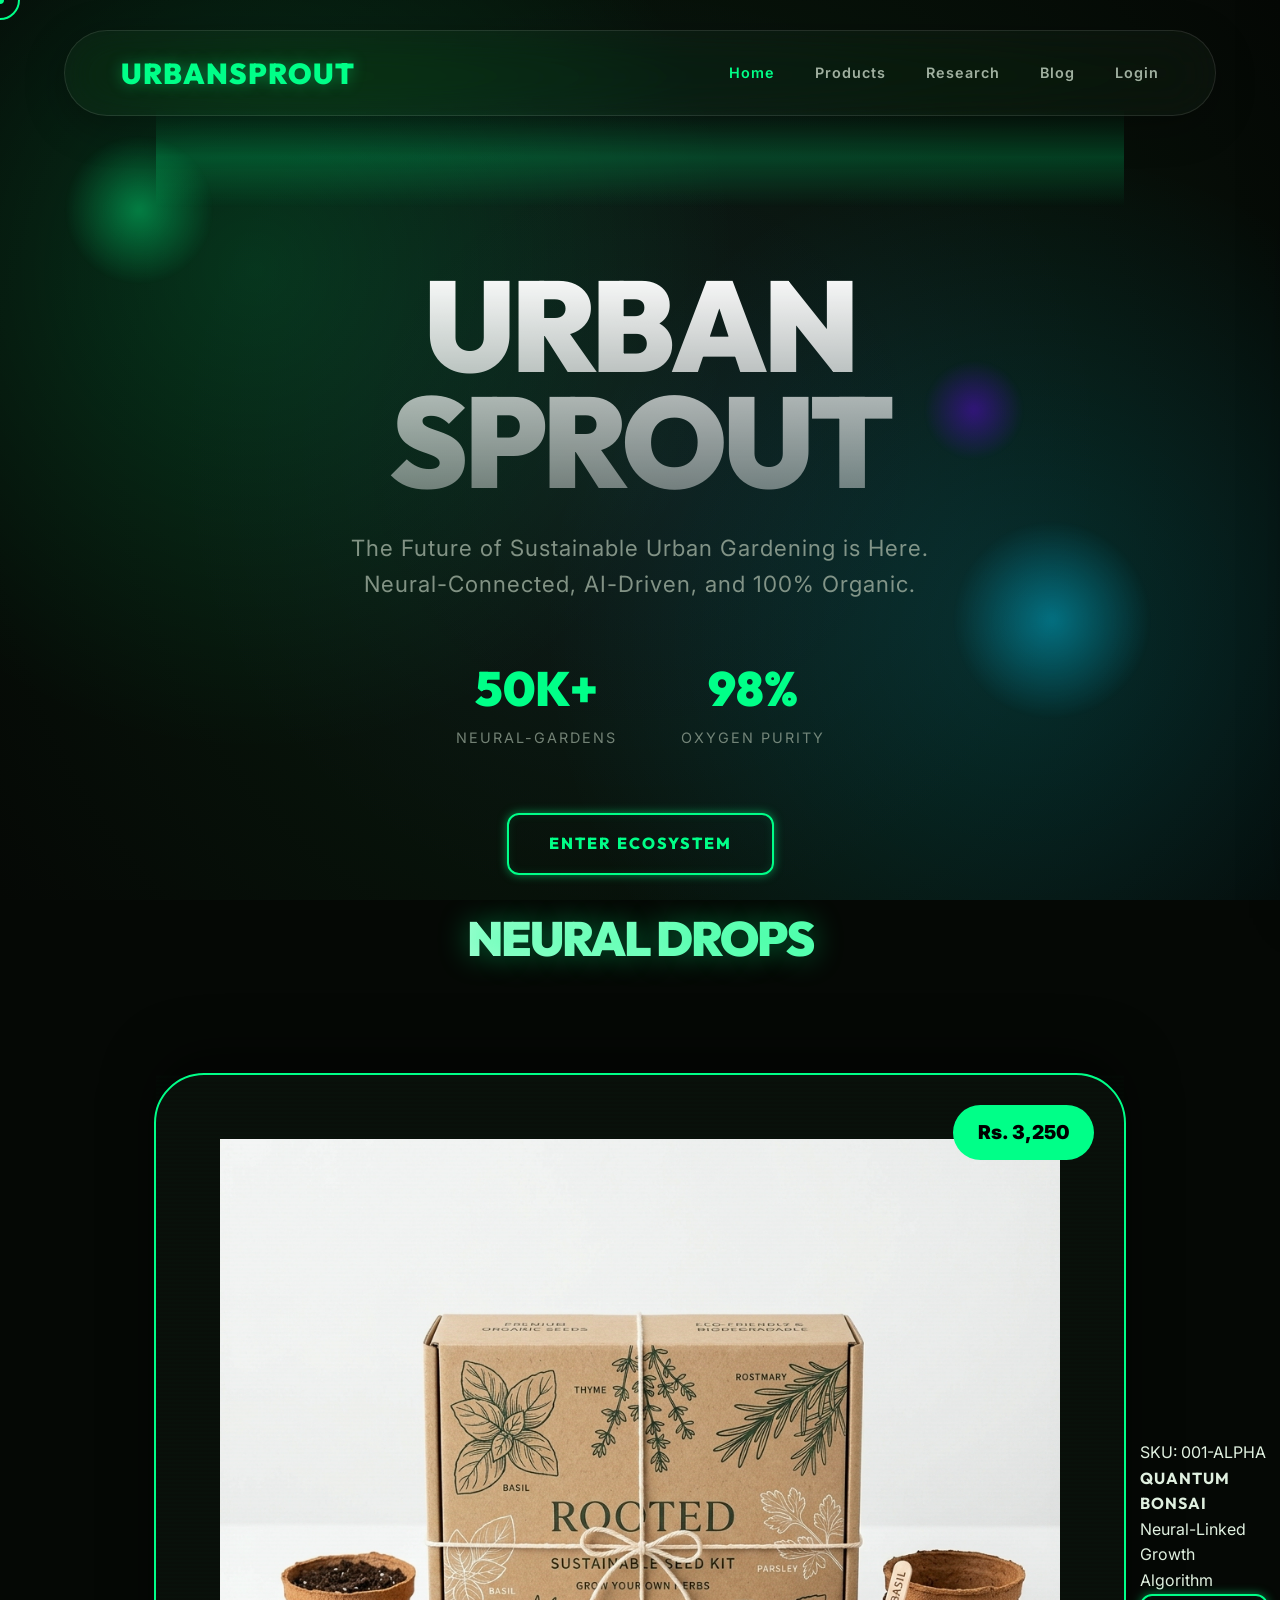
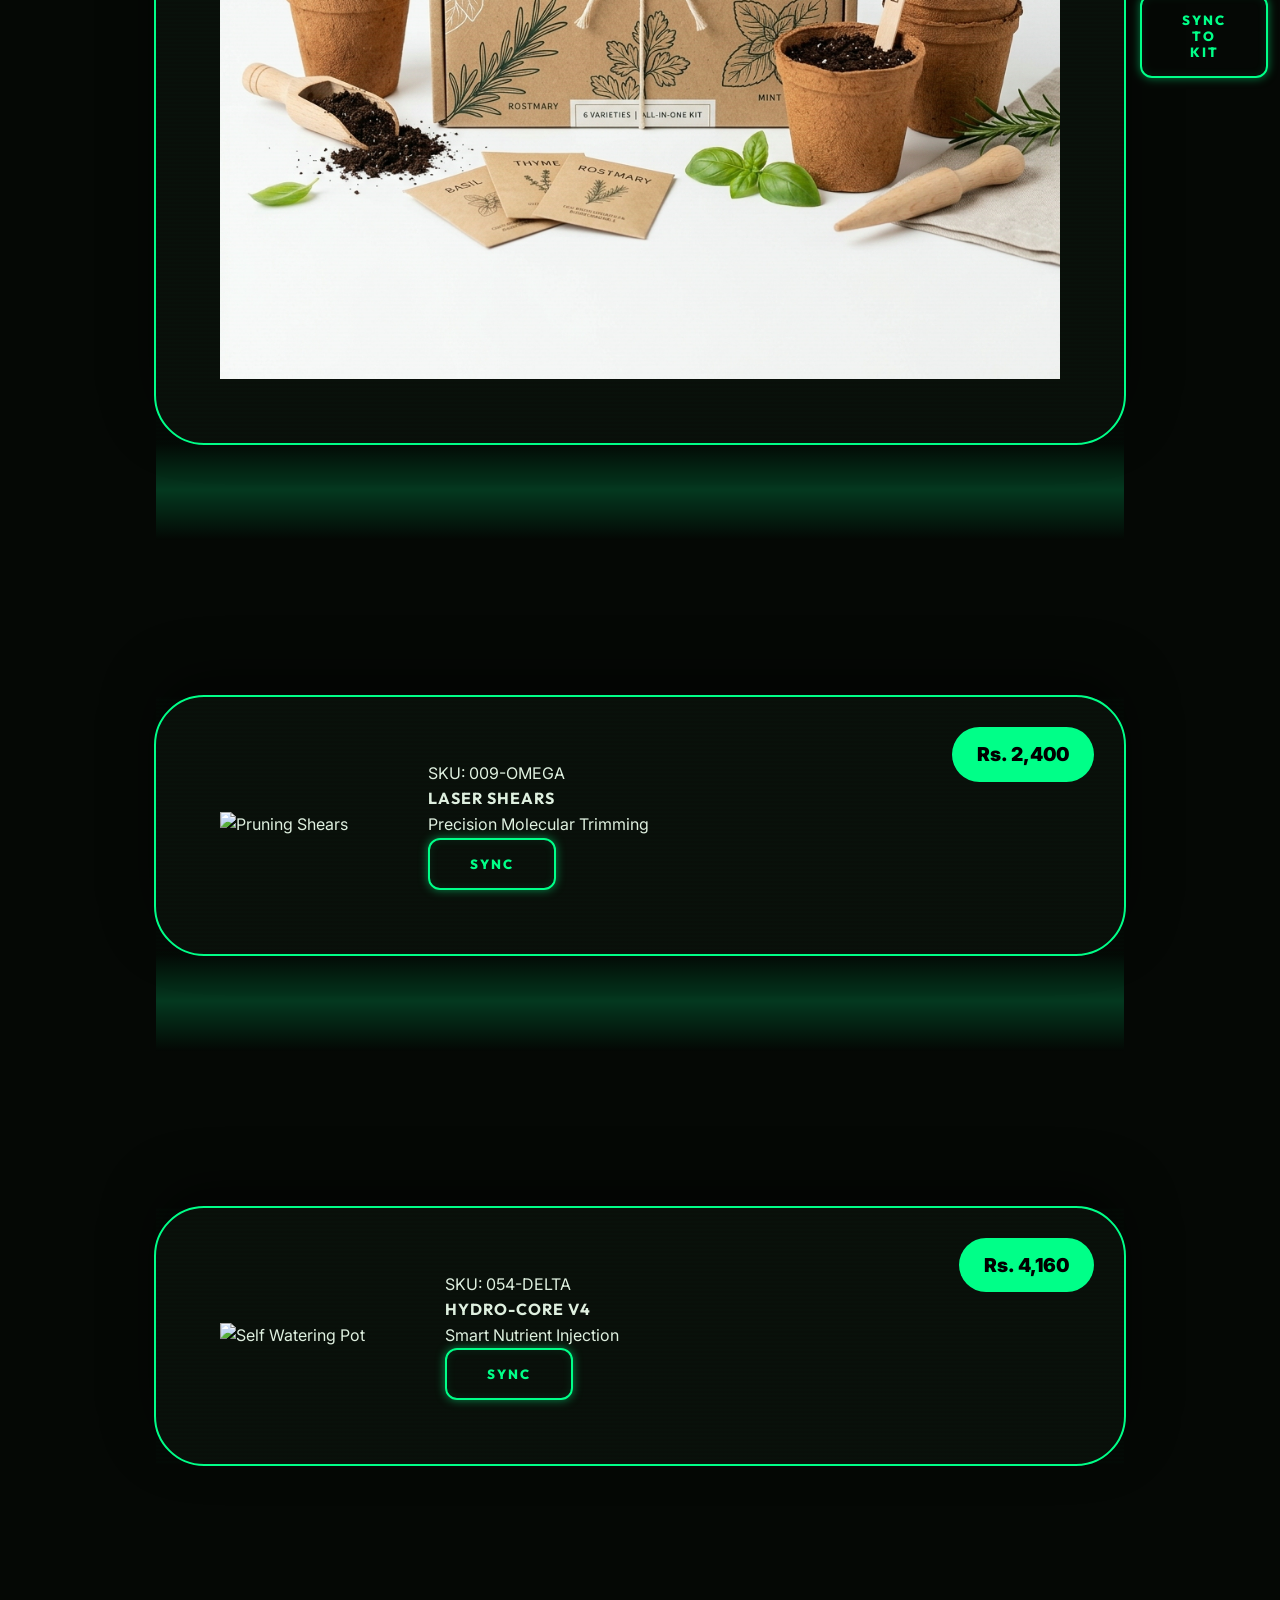
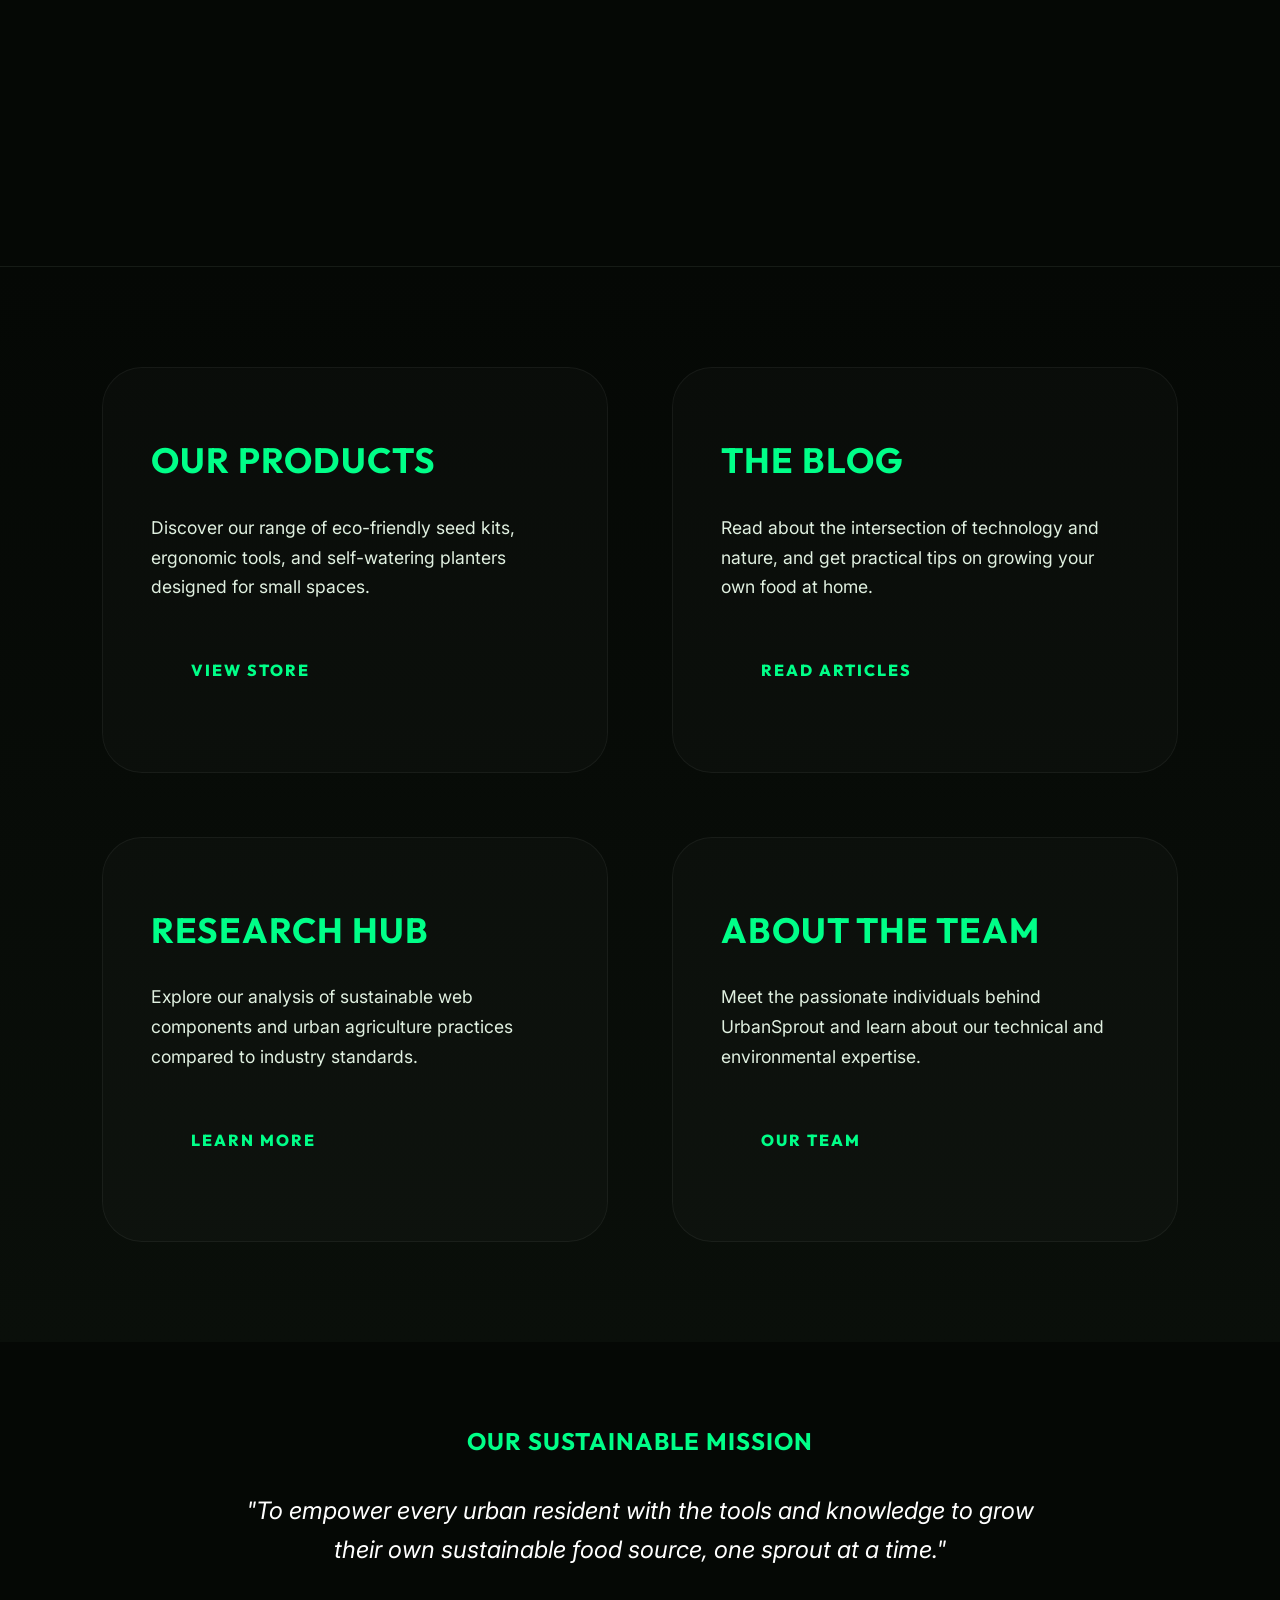
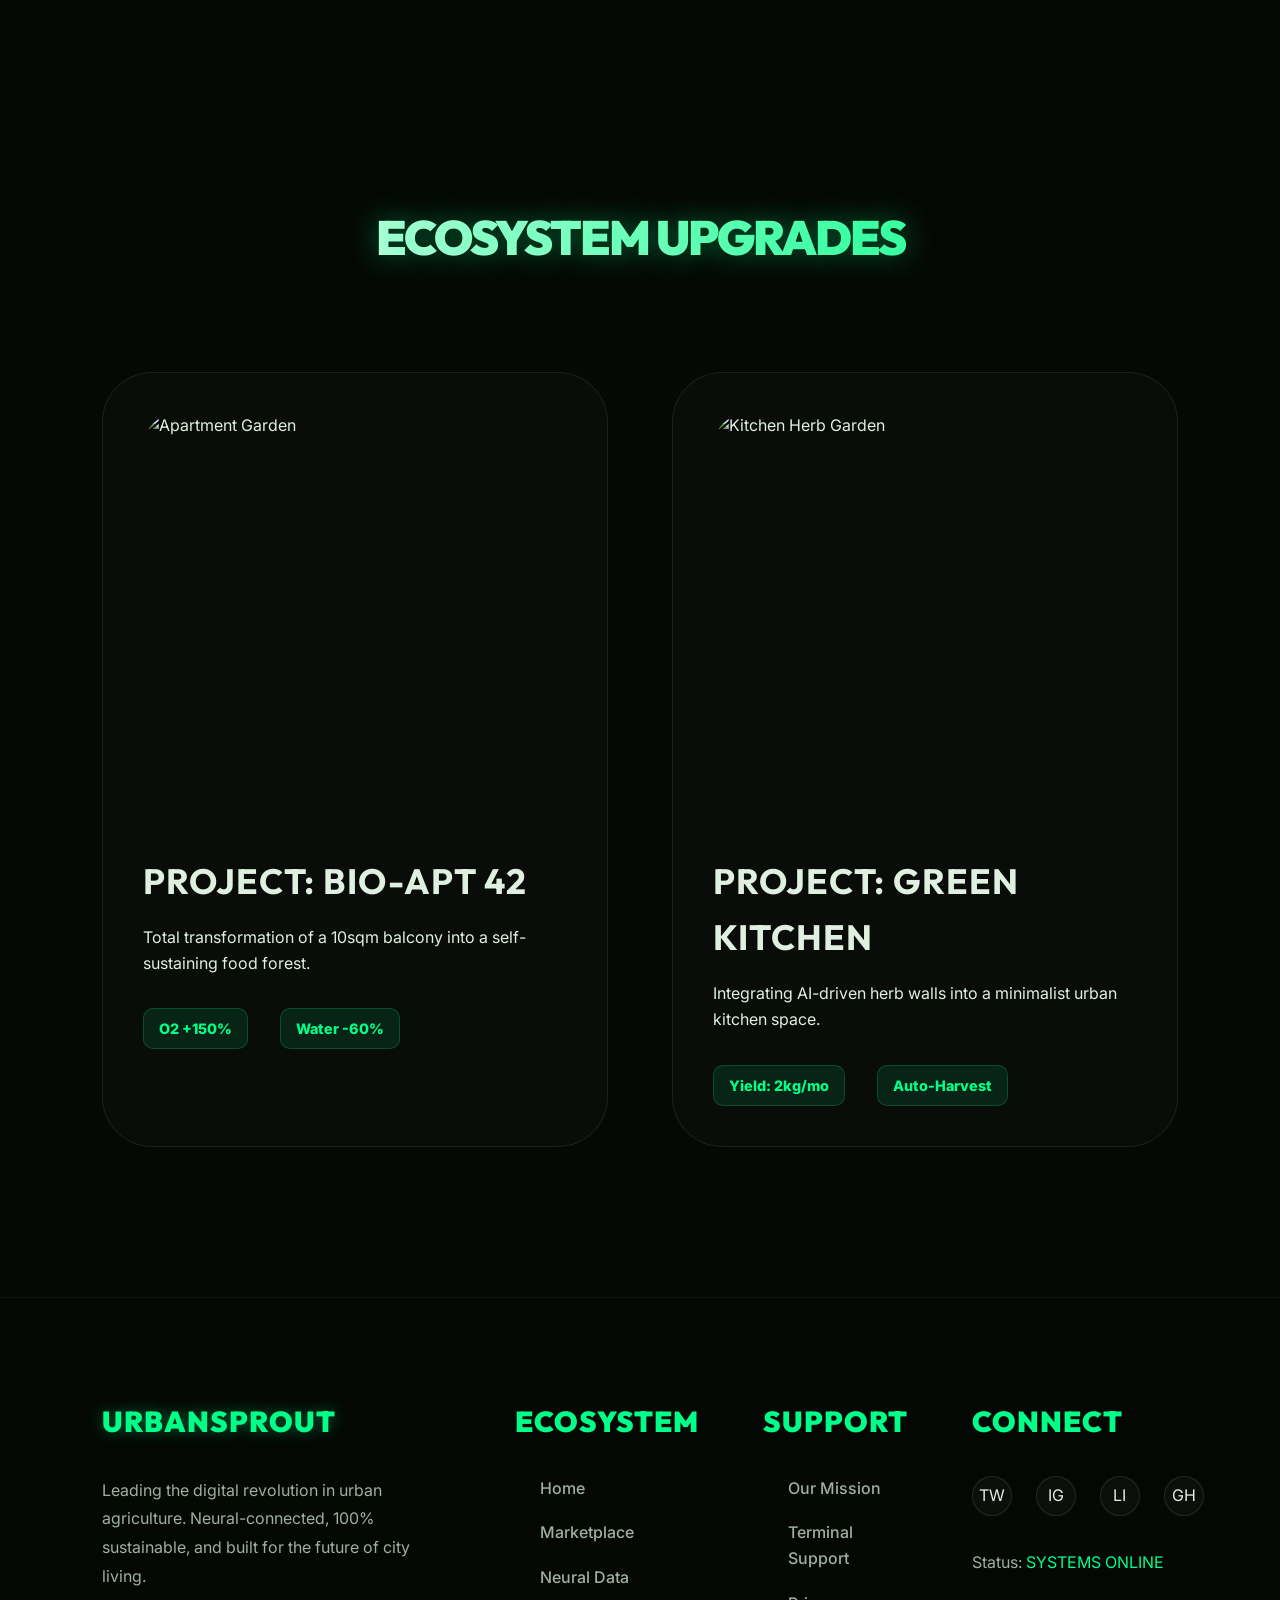
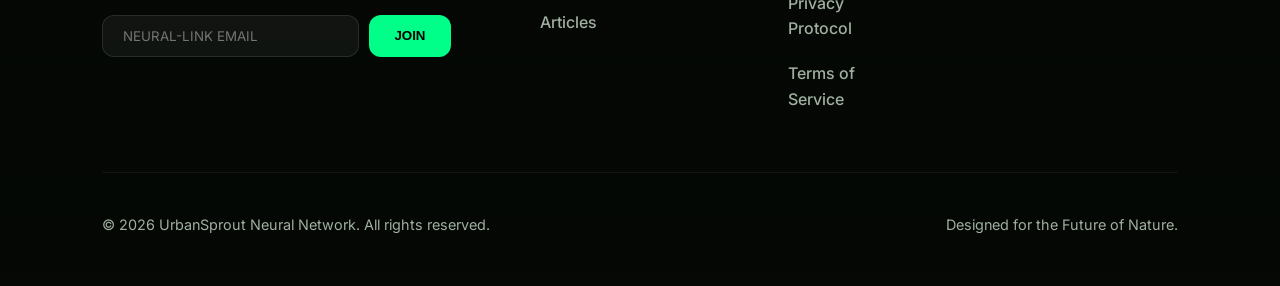
==== commit 643745b8: "Add to Cart functionality and neon green UI theme - Implement handleAddToCartClick() function for pr" ====
--- a/index.html
+++ b/index.html
@@ -69,7 +69,7 @@
                     <span class="neural-id">SKU: 001-ALPHA</span>
                     <h4>Quantum Bonsai</h4>
                     <p>Neural-Linked Growth Algorithm</p>
-                    <button class="btn btn-primary">Sync to Kit</button>
+                    <button class="btn btn-primary" onclick="handleAddToCartClick(event)">Sync to Kit</button>
                 </div>
             </div>
             <!-- Card 2 -->
@@ -82,7 +82,7 @@
                     <span class="neural-id">SKU: 009-OMEGA</span>
                     <h4>Laser Shears</h4>
                     <p>Precision Molecular Trimming</p>
-                    <button class="btn btn-primary">Sync</button>
+                    <button class="btn btn-primary" onclick="handleAddToCartClick(event)">Sync</button>
                 </div>
             </div>
             <!-- Card 3 -->
@@ -95,7 +95,7 @@
                     <span class="neural-id">SKU: 054-DELTA</span>
                     <h4>Hydro-Core v4</h4>
                     <p>Smart Nutrient Injection</p>
-                    <button class="btn btn-primary">Sync</button>
+                    <button class="btn btn-primary" onclick="handleAddToCartClick(event)">Sync</button>
                 </div>
             </div>
         </div>
--- a/css/style.css
+++ b/css/style.css
@@ -103,18 +103,21 @@
     cursor: pointer;
     position: relative;
     overflow: hidden;
+    pointer-events: auto;
+    color: var(--primary-color);
 }
 
 .btn-primary {
-    background: var(--primary-color);
-    color: #000;
-    box-shadow: 0 10px 20px rgba(0, 255, 136, 0.3);
+    background: transparent;
+    color: var(--primary-color);
+    border: 2px solid var(--primary-color);
+    box-shadow: 0 0 10px rgba(0, 255, 136, 0.5), inset 0 0 10px rgba(0, 255, 136, 0.1);
 }
 
 .btn-primary:hover {
     transform: translateY(-5px);
-    box-shadow: 0 15px 30px rgba(0, 255, 136, 0.5);
-    background: #fff;
+    box-shadow: 0 0 20px rgba(0, 255, 136, 0.8), inset 0 0 15px rgba(0, 255, 136, 0.2);
+    background: rgba(0, 255, 136, 0.1);
 }
 
 /* --- iOS 26: Smooth-Shrink Glassy Pill --- */
@@ -368,13 +371,11 @@
 
 .reveal {
     opacity: 0;
-    transform: translateY(30px);
-    transition: all 0.8s cubic-bezier(0.16, 1, 0.3, 1);
+    transition: opacity 0.8s cubic-bezier(0.16, 1, 0.3, 1);
 }
 
 .reveal.active {
     opacity: 1;
-    transform: translateY(0);
 }
 
 /* --- Extra & Unique: Cyber-Cart Drawer --- */
--- a/css/index.css
+++ b/css/index.css
@@ -236,7 +236,7 @@
 
 .preview-card h3 {
     font-size: 2.2rem;
-    color: #fff;
+    color: var(--primary-color);
     margin-bottom: 1.5rem;
     font-family: 'Outfit', sans-serif;
 }
